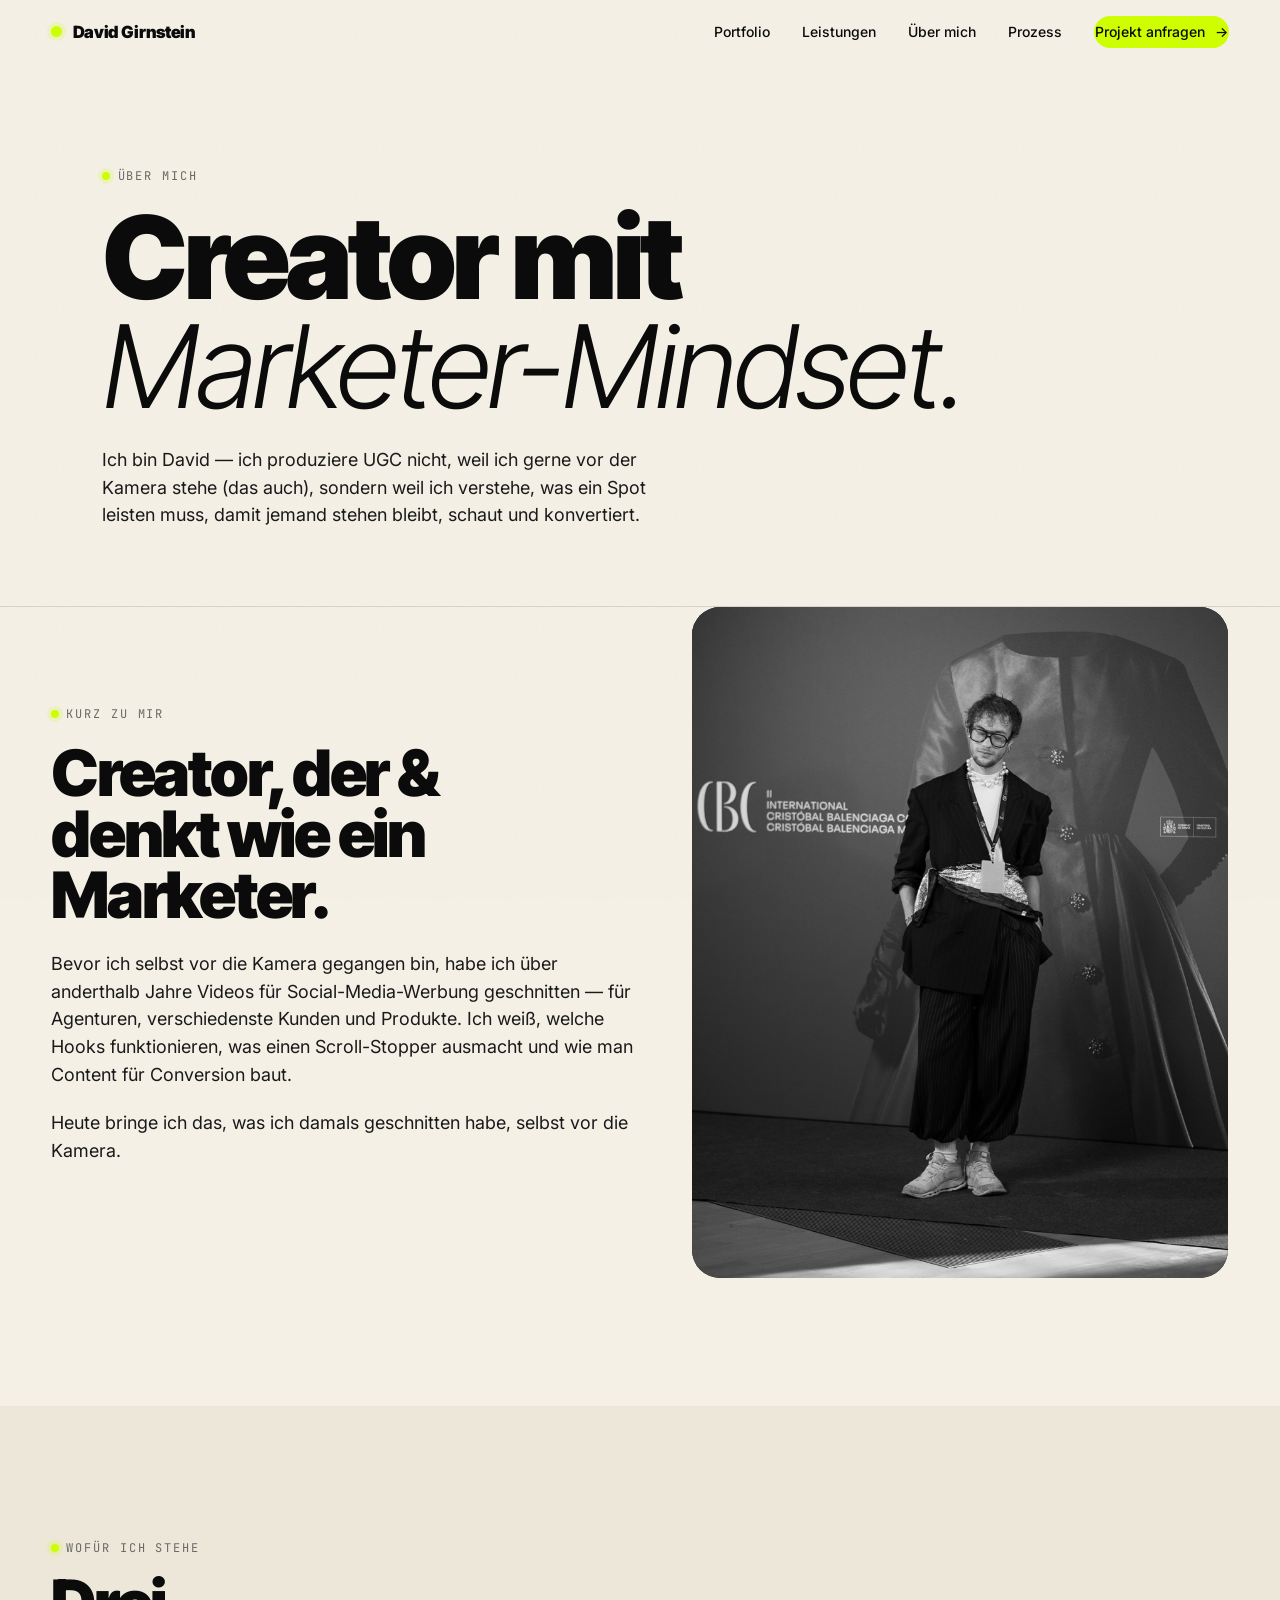
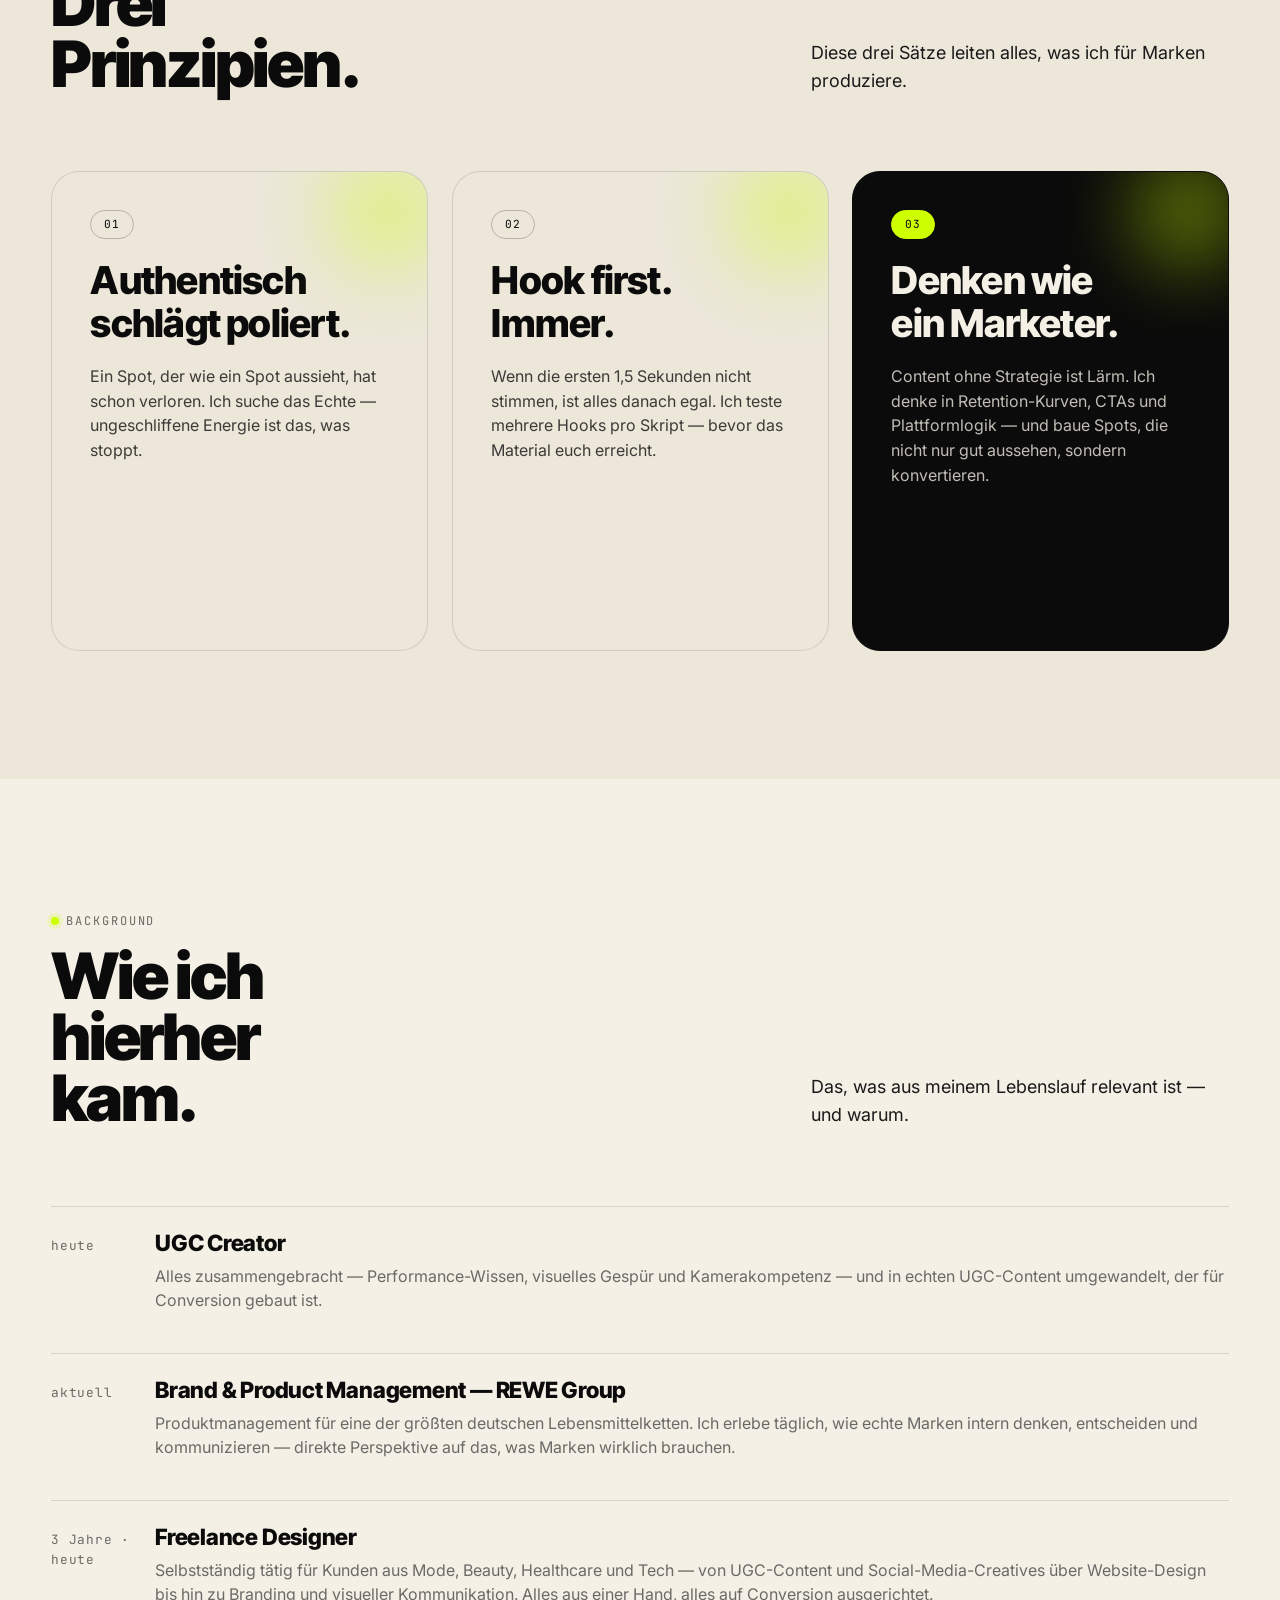
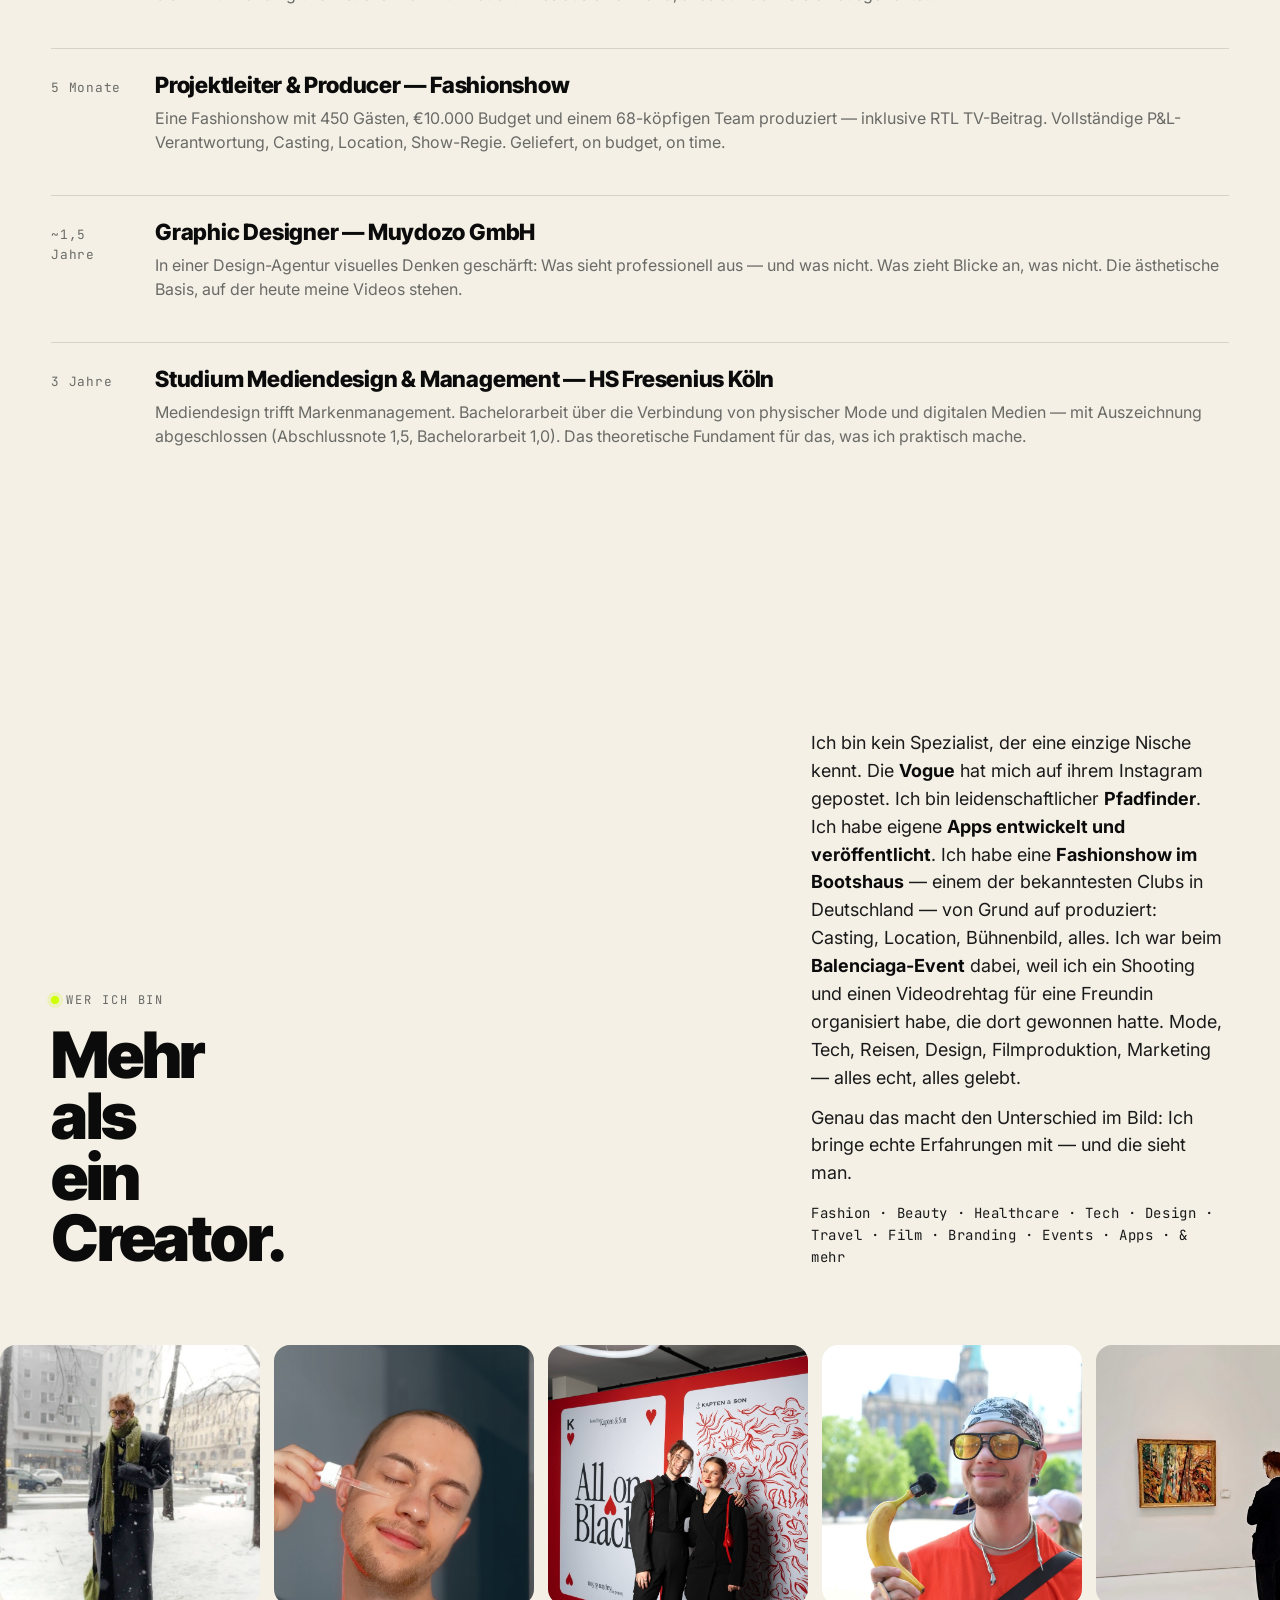
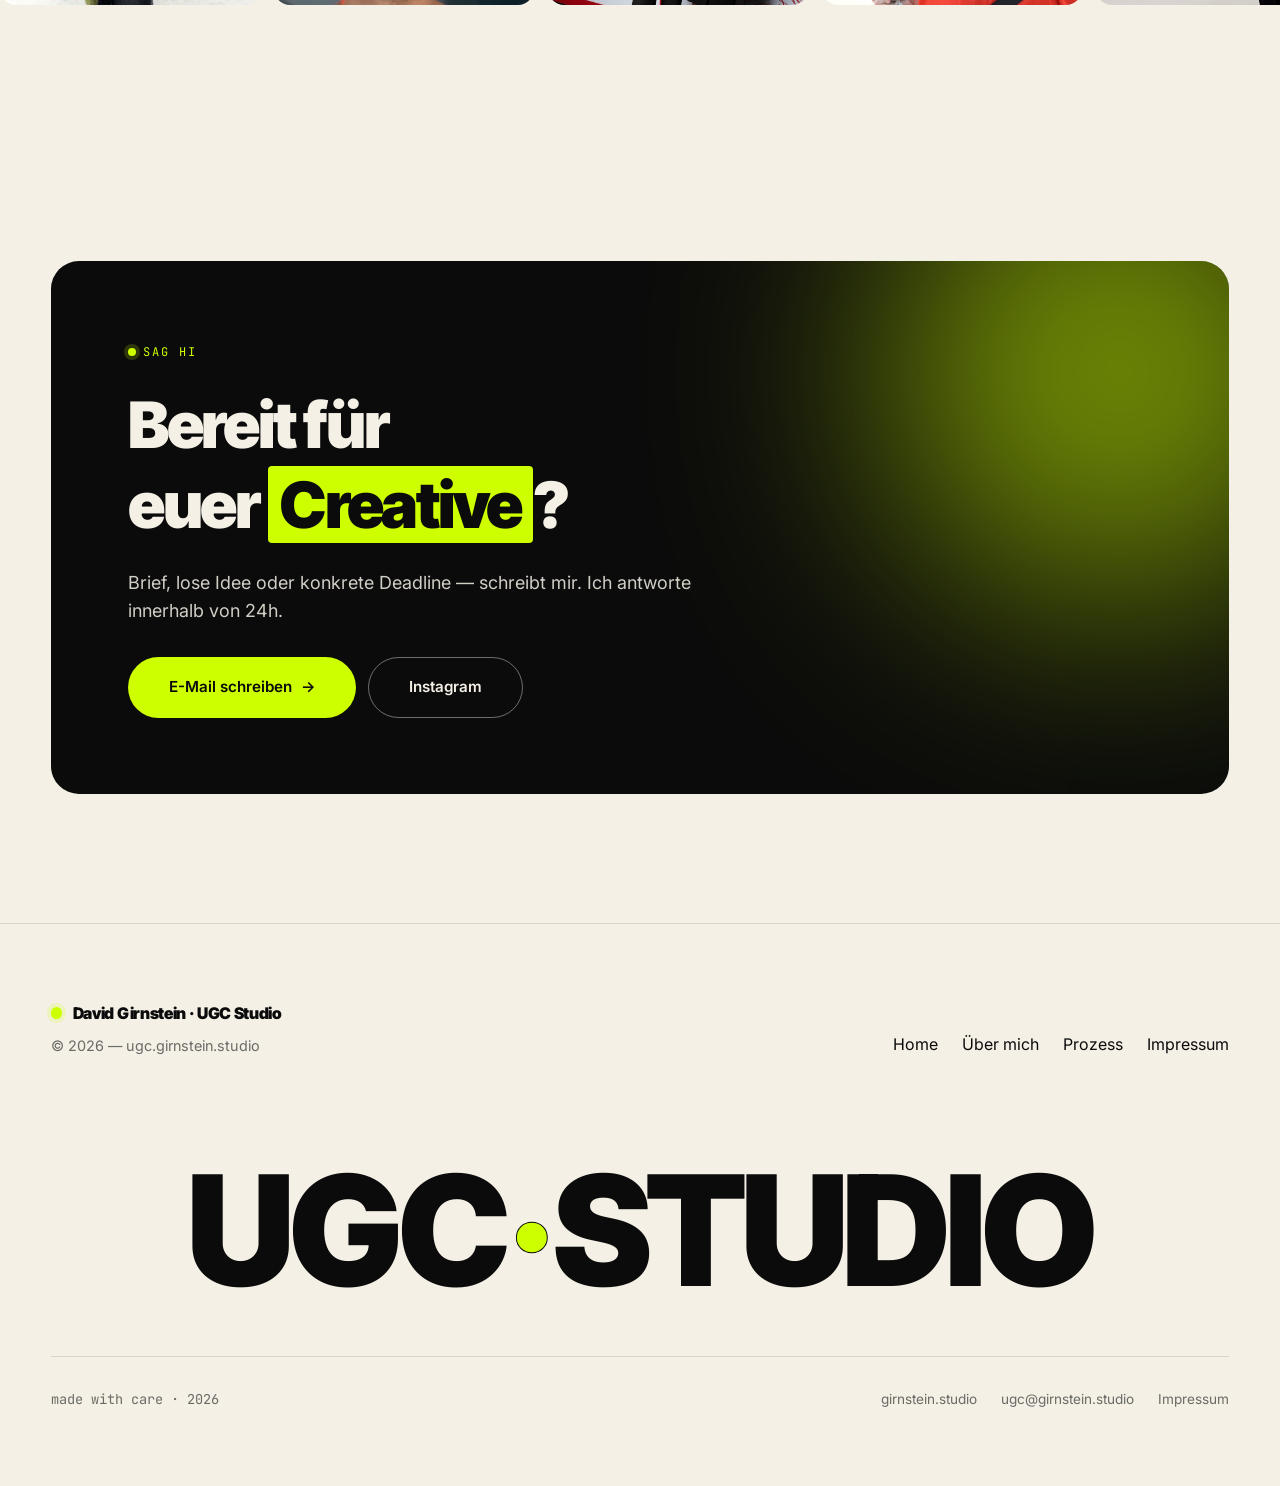
==== about.html @ 69246abd "mobile verbesserungen" ====
<!doctype html>
<html lang="de">
<head>
  <meta charset="utf-8" />
  <meta name="viewport" content="width=device-width, initial-scale=1, viewport-fit=cover" />
  <title>Über mich — David Girnstein UGC Studio</title>
  <meta name="description" content="Wer ich bin, woher ich komme und warum ich UGC mit der Brille eines Marketers produziere." />
  <meta name="theme-color" content="#F4F0E6" />

  <link rel="preconnect" href="https://fonts.googleapis.com" />
  <link rel="preconnect" href="https://fonts.gstatic.com" crossorigin />
  <link rel="stylesheet" href="https://fonts.googleapis.com/css2?family=Inter+Tight:wght@300;400;700;800;900&family=Inter:wght@400;500;600;700&family=JetBrains+Mono:wght@400;500&display=swap" />
  <link rel="icon" type="image/svg+xml" href="data:image/svg+xml,%3Csvg xmlns='http://www.w3.org/2000/svg' viewBox='0 0 64 64'%3E%3Crect width='64' height='64' rx='14' fill='%230B0B0B'/%3E%3Ccircle cx='32' cy='32' r='12' fill='%23CDFF00'/%3E%3C/svg%3E" />
  <link rel="stylesheet" href="css/style.css" />
</head>

<body>
  <div class="noise" aria-hidden="true"></div>

  <!-- ============== HEADER ============== -->
  <header class="site-header" id="siteHeader">
    <a class="brand" href="index.html" aria-label="Zur Startseite">
      <span class="brand-dot" aria-hidden="true"></span>
      David Girnstein
    </a>
    <button class="nav-toggle" id="navToggle" aria-label="Navigation öffnen" aria-expanded="false">
      <span></span>
    </button>
    <button class="nav-close" id="navClose" aria-label="Navigation schließen">✕</button>

    <nav id="primaryNav">
      <ul class="nav-links">
        <li><a href="index.html#work">Portfolio</a></li>
        <li><a href="index.html#services">Leistungen</a></li>
        <li><a href="about.html">Über mich</a></li>
        <li><a href="process.html">Prozess</a></li>
        <li class="nav-cta-mobile"><a class="btn btn-primary" href="index.html#contact">Projekt anfragen <span class="arrow">→</span></a></li>
      </ul>
    </nav>
  </header>

  <!-- ============== PAGE HERO ============== -->
  <section class="page-hero">
    <div class="container">
      <span class="eyebrow">Über mich</span>
      <h1>Creator mit<br/><em style="font-weight: 300; font-family: 'Inter Tight', serif;">Marketer-Mindset.</em></h1>
      <p class="prose" style="max-width: 52ch;">
        Ich bin David — ich produziere UGC nicht, weil ich gerne vor der Kamera stehe (das auch), sondern weil ich verstehe, was ein Spot leisten muss, damit jemand stehen bleibt, schaut und konvertiert.
      </p>
    </div>
  </section>


  <!-- ============== INTRO COPY ============== -->
  <section class="section" style="padding-top: 0;">
    <div class="container">
      <div class="about-teaser">
        <div class="copy reveal">
          <span class="eyebrow" style="margin-bottom: 1.25rem; display: inline-flex;">Kurz zu mir</span>
          <h2>Creator, der&nbsp;&amp;<br/>denkt wie&nbsp;ein Marketer.</h2>
          <div class="prose" style="margin-top: 1.5rem;">
            <p>Bevor ich selbst vor die Kamera gegangen bin, habe ich über anderthalb Jahre Videos für Social-Media-Werbung geschnitten — für Agenturen, verschiedenste Kunden und Produkte. Ich weiß, welche Hooks funktionieren, was einen Scroll-Stopper ausmacht und wie man Content für Conversion baut.</p>
            <p>Heute bringe ich das, was ich damals geschnitten habe, selbst vor die Kamera.</p>
          </div>
        </div>
        <div class="imgwrap reveal" data-delay="2">
          <img src="assets/images/David-01.jpg" alt="David Girnstein" loading="lazy" />
        </div>
      </div>
    </div>
  </section>


  <!-- ============== PRINCIPLES ============== -->
  <section class="section" style="background: var(--bg-2);">
    <div class="container">
      <div class="section-title">
        <div class="title-text reveal">
          <span class="eyebrow" style="margin-bottom: 1rem; display: inline-flex;">Wofür ich stehe</span>
          <h2>Drei Prinzipien.</h2>
        </div>
        <p class="title-aside reveal" data-delay="1">
          Diese drei Sätze leiten alles, was ich für Marken produziere.
        </p>
      </div>

      <div class="services-grid principles-grid">
        <article class="service-card reveal">
          <div class="service-art" aria-hidden="true"></div>
          <span class="service-tag">01</span>
          <h3>Authentisch<br/>schlägt poliert.</h3>
          <p>Ein Spot, der wie ein Spot aussieht, hat schon verloren. Ich suche das Echte — ungeschliffene Energie ist das, was stoppt.</p>
        </article>

        <article class="service-card reveal" data-delay="1">
          <div class="service-art" aria-hidden="true"></div>
          <span class="service-tag">02</span>
          <h3>Hook first.<br/>Immer.</h3>
          <p>Wenn die ersten 1,5 Sekunden nicht stimmen, ist alles danach egal. Ich teste mehrere Hooks pro Skript — bevor das Material euch erreicht.</p>
        </article>

        <article class="service-card is-featured reveal" data-delay="2">
          <div class="service-art" aria-hidden="true"></div>
          <span class="service-tag">03</span>
          <h3>Denken wie<br/>ein Marketer.</h3>
          <p>Content ohne Strategie ist Lärm. Ich denke in Retention-Kurven, CTAs und Plattformlogik — und baue Spots, die nicht nur gut aussehen, sondern konvertieren.</p>
        </article>
      </div>
    </div>
  </section>


  <!-- ============== TIMELINE / SHORT CV ============== -->
  <section class="section">
    <div class="container">
      <div class="section-title">
        <div class="title-text reveal">
          <span class="eyebrow" style="margin-bottom: 1rem; display: inline-flex;">Background</span>
          <h2>Wie ich<br/>hierher kam.</h2>
        </div>
        <p class="title-aside reveal" data-delay="1">
          Das, was aus meinem Lebenslauf relevant ist — und warum.
        </p>
      </div>

      <div class="timeline">

        <div class="timeline-item reveal">
          <div class="when">heute</div>
          <div>
            <h3>UGC Creator</h3>
            <p>Alles zusammengebracht — Performance-Wissen, visuelles Gespür und Kamerakompetenz — und in echten UGC-Content umgewandelt, der für Conversion gebaut ist.</p>
          </div>
        </div>

        <div class="timeline-item reveal" data-delay="1">
          <div class="when">aktuell</div>
          <div>
            <h3>Brand & Product Management — REWE Group</h3>
            <p>Produktmanagement für eine der größten deutschen Lebensmittelketten. Ich erlebe täglich, wie echte Marken intern denken, entscheiden und kommunizieren — direkte Perspektive auf das, was Marken wirklich brauchen.</p>
          </div>
        </div>

        <div class="timeline-item reveal" data-delay="1">
          <div class="when">3 Jahre · heute</div>
          <div>
            <h3>Freelance Designer</h3>
            <p>Selbstständig tätig für Kunden aus Mode, Beauty, Healthcare und Tech — von UGC-Content und Social-Media-Creatives über Website-Design bis hin zu Branding und visueller Kommunikation. Alles aus einer Hand, alles auf Conversion ausgerichtet.</p>
          </div>
        </div>

        <div class="timeline-item reveal" data-delay="2">
          <div class="when">5 Monate</div>
          <div>
            <h3>Projektleiter & Producer — Fashionshow</h3>
            <p>Eine Fashionshow mit 450 Gästen, €10.000 Budget und einem 68-köpfigen Team produziert — inklusive RTL TV-Beitrag. Vollständige P&L-Verantwortung, Casting, Location, Show-Regie. Geliefert, on budget, on time.</p>
          </div>
        </div>

        <div class="timeline-item reveal" data-delay="3">
          <div class="when">~1,5 Jahre</div>
          <div>
            <h3>Graphic Designer — Muydozo GmbH</h3>
            <p>In einer Design-Agentur visuelles Denken geschärft: Was sieht professionell aus — und was nicht. Was zieht Blicke an, was nicht. Die ästhetische Basis, auf der heute meine Videos stehen.</p>
          </div>
        </div>

        <div class="timeline-item reveal" data-delay="3">
          <div class="when">3 Jahre</div>
          <div>
            <h3>Studium Mediendesign & Management — HS Fresenius Köln</h3>
            <p>Mediendesign trifft Markenmanagement. Bachelorarbeit über die Verbindung von physischer Mode und digitalen Medien — mit Auszeichnung abgeschlossen (Abschlussnote 1,5, Bachelorarbeit 1,0). Das theoretische Fundament für das, was ich praktisch mache.</p>
          </div>
        </div>

      </div>
    </div>
  </section>


  <!-- ============== VIELFALT / GALERIE ============== -->
  <section id="niches" class="section">
    <div class="container">
      <div class="section-title">
        <div class="title-text reveal">
          <span class="eyebrow" style="margin-bottom: 1rem; display: inline-flex;">Wer ich bin</span>
          <h2>Mehr als<br/>ein Creator.</h2>
        </div>
        <div class="title-aside reveal" data-delay="1">
          <p class="prose">
            Ich bin kein Spezialist, der eine einzige Nische kennt. Die <strong>Vogue</strong> hat mich auf ihrem Instagram gepostet. Ich bin leidenschaftlicher <strong>Pfadfinder</strong>. Ich habe eigene <strong>Apps entwickelt und veröffentlicht</strong>. Ich habe eine <strong>Fashionshow im Bootshaus</strong> — einem der bekanntesten Clubs in Deutschland — von Grund auf produziert: Casting, Location, Bühnenbild, alles. Ich war beim <strong>Balenciaga-Event</strong> dabei, weil ich ein Shooting und einen Videodrehtag für eine Freundin organisiert habe, die dort gewonnen hatte. Mode, Tech, Reisen, Design, Filmproduktion, Marketing — alles echt, alles gelebt.
          </p>
          <p class="prose" style="margin-top: 0.75rem;">
            Genau das macht den Unterschied im Bild: Ich bringe echte Erfahrungen mit — und die sieht man.
          </p>
          <p style="margin-top: 1rem; font-size: var(--fs-sm); color: var(--ink-2); font-family: 'JetBrains Mono', monospace; letter-spacing: 0.04em;">
            Fashion · Beauty · Healthcare · Tech · Design · Travel · Film · Branding · Events · Apps · & mehr
          </p>
        </div>
      </div>
    </div>

    <!-- Endlos-Marquee — kantenbündig über die volle Breite -->
    <div class="gallery-marquee" style="margin-top: clamp(2rem, 4vw, 3.5rem);">
      <div class="gallery-track">
        <div class="gallery-item"><img src="assets/images/niche-fashion.jpg" alt="Fashion" loading="lazy" /></div>
        <div class="gallery-item"><img src="assets/images/niche-beauty.jpg" alt="Beauty" loading="lazy" /></div>
        <div class="gallery-item"><img src="assets/images/niche-healthcare.jpg" alt="Healthcare" loading="lazy" /></div>
        <div class="gallery-item"><img src="assets/images/niche-tech.jpg" alt="Tech" loading="lazy" /></div>
        <div class="gallery-item"><img src="assets/images/niche-design.jpg" alt="Design" loading="lazy" /></div>
        <div class="gallery-item"><img src="assets/images/niche-more.jpg" alt="Mehr" loading="lazy" /></div>
        <div class="gallery-item"><img src="assets/images/niche-07.jpeg" alt="" loading="lazy" /></div>
        <div class="gallery-item"><img src="assets/images/niche-08.jpeg" alt="" loading="lazy" /></div>
        <div class="gallery-item"><img src="assets/images/niche-09.jpeg" alt="" loading="lazy" /></div>
        <div class="gallery-item"><img src="assets/images/niche-10.jpeg" alt="" loading="lazy" /></div>
        <div class="gallery-item"><img src="assets/images/niche-11.jpeg" alt="" loading="lazy" /></div>
        <!-- Duplikate für nahtlose Endlosschleife -->
        <div class="gallery-item" aria-hidden="true"><img src="assets/images/niche-fashion.jpg" alt="" loading="lazy" /></div>
        <div class="gallery-item" aria-hidden="true"><img src="assets/images/niche-beauty.jpg" alt="" loading="lazy" /></div>
        <div class="gallery-item" aria-hidden="true"><img src="assets/images/niche-healthcare.jpg" alt="" loading="lazy" /></div>
        <div class="gallery-item" aria-hidden="true"><img src="assets/images/niche-tech.jpg" alt="" loading="lazy" /></div>
        <div class="gallery-item" aria-hidden="true"><img src="assets/images/niche-design.jpg" alt="" loading="lazy" /></div>
        <div class="gallery-item" aria-hidden="true"><img src="assets/images/niche-more.jpg" alt="" loading="lazy" /></div>
        <div class="gallery-item" aria-hidden="true"><img src="assets/images/niche-07.jpeg" alt="" loading="lazy" /></div>
        <div class="gallery-item" aria-hidden="true"><img src="assets/images/niche-08.jpeg" alt="" loading="lazy" /></div>
        <div class="gallery-item" aria-hidden="true"><img src="assets/images/niche-09.jpeg" alt="" loading="lazy" /></div>
        <div class="gallery-item" aria-hidden="true"><img src="assets/images/niche-10.jpeg" alt="" loading="lazy" /></div>
        <div class="gallery-item" aria-hidden="true"><img src="assets/images/niche-11.jpeg" alt="" loading="lazy" /></div>
      </div>
    </div>
  </section>


  <!-- ============== CTA ============== -->
  <section id="contact" class="section">
    <div class="container">
      <div class="cta reveal">
        <div class="cta-content">
          <span class="eyebrow" style="margin-bottom: 1.5rem; display: inline-flex; color: var(--lime);">Sag Hi</span>
          <h2>Bereit für<br/>euer <span class="accent accent--box">Creative</span>?</h2>
          <p style="font-size: var(--fs-lg); max-width: 56ch; opacity: 0.85; margin-top: 1rem;">
            Brief, lose Idee oder konkrete Deadline — schreibt mir. Ich antworte innerhalb von 24h.
          </p>
          <div class="cta-row">
            <a class="btn btn-primary" href="mailto:ugc@girnstein.studio?subject=UGC%20Anfrage">E-Mail schreiben <span class="arrow">→</span></a>
            <a class="btn btn-ghost" style="color: var(--bg); border-color: rgba(255,255,255,0.4);" href="https://instagram.com/david_girnstein" target="_blank" rel="noopener">Instagram</a>
          </div>
        </div>
      </div>
    </div>
  </section>


  <!-- ============== FOOTER ============== -->
  <footer class="site-footer">
    <div class="container">
      <div class="footer-top">
        <div>
          <div class="brand" style="font-size: 1rem;">
            <span class="brand-dot" aria-hidden="true"></span>
            David Girnstein · UGC Studio
          </div>
          <p style="margin-top: 0.6rem; color: var(--muted); font-size: 0.9rem;">© 2026 — ugc.girnstein.studio</p>
        </div>
        <div class="footer-links">
          <a href="index.html">Home</a>
          <a href="about.html">Über mich</a>
          <a href="process.html">Prozess</a>
          <a href="impressum.html">Impressum</a>
        </div>
      </div>
      <div class="footer-mega" aria-hidden="true">
        UGC<span class="accent">·</span>STUDIO
      </div>
      <div class="footer-bottom">
        <span class="mono">made with care · 2026</span>
        <div class="footer-links">
          <a href="https://girnstein.studio" target="_blank" rel="noopener">girnstein.studio</a>
          <a href="mailto:ugc@girnstein.studio">ugc@girnstein.studio</a>
          <a href="impressum.html">Impressum</a>
        </div>
      </div>
    </div>
  </footer>

  <script src="js/main.js" defer></script>
</body>
</html>
---- css/style.css ----
/* ==========================================================================
   David Girnstein — UGC Studio
   Custom CSS · 2026
   ========================================================================== */

/* ---------- 1. Tokens ---------- */
:root {
  /* Colors */
  --lime: #CDFF00;
  --lime-deep: #B8E600;
  --bg: #F4F0E6;          /* Eggshell */
  --bg-2: #ECE7D9;        /* Eggshell deeper */
  --ink: #0B0B0B;         /* Near-black */
  --ink-2: #1A1A1A;
  --ink-3: #2A2A2A;
  --muted: #6A6A66;
  --muted-2: #9A9A95;
  --line: rgba(11, 11, 11, 0.12);
  --line-strong: rgba(11, 11, 11, 0.24);

  /* Typography scale - fluid */
  --fs-display: clamp(3.5rem, 11vw, 11rem);
  --fs-h1: clamp(2.75rem, 7vw, 6.5rem);
  --fs-h2: clamp(2.25rem, 5vw, 4.25rem);
  --fs-h3: clamp(1.5rem, 2.5vw, 2rem);
  --fs-lg: clamp(1.125rem, 1.4vw, 1.375rem);
  --fs-md: 1rem;
  --fs-sm: 0.875rem;
  --fs-xs: 0.75rem;

  /* Spacing */
  --pad-x: clamp(1.25rem, 4vw, 4.5rem);
  --section-y: clamp(5rem, 10vw, 9rem);

  /* Motion */
  --ease-out: cubic-bezier(0.22, 1, 0.36, 1);
  --ease-soft: cubic-bezier(0.4, 0, 0.2, 1);
  --dur-fast: 200ms;
  --dur: 400ms;
  --dur-slow: 800ms;

  /* Radii */
  --r-sm: 8px;
  --r-md: 16px;
  --r-lg: 28px;
  --r-pill: 999px;
}

/* ---------- 2. Reset ---------- */
*, *::before, *::after { box-sizing: border-box; margin: 0; padding: 0; }
html { scroll-behavior: smooth; -webkit-text-size-adjust: 100%; }
body {
  font-family: "Inter", system-ui, -apple-system, "Segoe UI", sans-serif;
  font-size: var(--fs-md);
  line-height: 1.55;
  color: var(--ink);
  background: var(--bg);
  -webkit-font-smoothing: antialiased;
  -moz-osx-font-smoothing: grayscale;
  overflow-x: hidden;
}
img, video { display: block; max-width: 100%; height: auto; }
a { color: inherit; text-decoration: none; }
button { background: none; border: none; cursor: pointer; font: inherit; color: inherit; }
ul { list-style: none; }
::selection { background: var(--lime); color: var(--ink); }

/* ---------- 3. Type ---------- */
.font-display, h1, h2, h3, .h-display {
  font-family: "Inter Tight", "Inter", sans-serif;
  font-weight: 900;
  letter-spacing: -0.035em;
  line-height: 0.95;
  color: var(--ink);
}
h1 { font-size: var(--fs-h1); }
h2 { font-size: var(--fs-h2); }
h3 { font-size: var(--fs-h3); font-weight: 800; letter-spacing: -0.02em; line-height: 1.1; }
.mono { font-family: "JetBrains Mono", ui-monospace, "SF Mono", monospace; }
.eyebrow {
  font-family: "JetBrains Mono", ui-monospace, monospace;
  font-size: var(--fs-xs);
  text-transform: uppercase;
  letter-spacing: 0.16em;
  color: var(--muted);
  display: inline-flex;
  align-items: center;
  gap: 0.6em;
}
.eyebrow::before {
  content: "";
  width: 0.5rem; height: 0.5rem;
  border-radius: 50%;
  background: var(--lime);
  box-shadow: 0 0 0 4px rgba(205, 255, 0, 0.18);
}

/* ---------- 4. Layout helpers ---------- */
.container {
  width: 100%;
  max-width: 1440px;
  margin-inline: auto;
  padding-inline: var(--pad-x);
}
.section { padding-block: var(--section-y); }
.grid { display: grid; gap: clamp(1rem, 2vw, 2rem); }

/* ---------- 5. Header / Nav ---------- */
.site-header {
  position: fixed;
  top: 0; left: 0; right: 0;
  z-index: 100;
  padding: 1rem var(--pad-x);
  display: flex;
  align-items: center;
  justify-content: space-between;
  transition: background var(--dur) var(--ease-soft), backdrop-filter var(--dur) var(--ease-soft), border-color var(--dur);
  border-bottom: 1px solid transparent;
}
.site-header.is-scrolled {
  background: rgba(244, 240, 230, 0.78);
  backdrop-filter: saturate(150%) blur(14px);
  -webkit-backdrop-filter: saturate(150%) blur(14px);
  border-bottom-color: var(--line);
}
.brand {
  display: flex; align-items: center; gap: 0.65rem;
  font-family: "Inter Tight", sans-serif;
  font-weight: 900;
  font-size: 1.05rem;
  letter-spacing: -0.02em;
}
.brand-dot {
  width: 0.7rem; height: 0.7rem;
  background: var(--lime);
  border-radius: 50%;
  display: inline-block;
  box-shadow: 0 0 0 4px rgba(205,255,0,0.18);
  animation: pulse 2.4s ease-out infinite;
}
@keyframes pulse {
  0%, 100% { box-shadow: 0 0 0 0 rgba(205,255,0,0.5); }
  50%       { box-shadow: 0 0 0 8px rgba(205,255,0,0); }
}
.nav-links { display: flex; gap: 2rem; align-items: center; }
.nav-links a {
  font-size: var(--fs-sm);
  font-weight: 500;
  position: relative;
  padding: 0.25rem 0;
  transition: color var(--dur-fast);
}
.nav-links a::after {
  content: ""; position: absolute; left: 0; right: 0; bottom: -2px;
  height: 2px; background: var(--lime);
  transform: scaleX(0); transform-origin: left;
  transition: transform var(--dur) var(--ease-out);
}
.nav-links a:hover::after { transform: scaleX(1); }

.nav-toggle {
  display: none;
  width: 44px; height: 44px;
  align-items: center; justify-content: center;
  border-radius: var(--r-pill);
  border: 1px solid var(--line-strong);
}
.nav-toggle span {
  width: 18px; height: 1.5px;
  background: var(--ink);
  position: relative;
  transition: transform var(--dur);
}
.nav-toggle span::before, .nav-toggle span::after {
  content: ""; position: absolute; left: 0; width: 18px; height: 1.5px;
  background: var(--ink);
  transition: transform var(--dur);
}
.nav-toggle span::before { top: -6px; }
.nav-toggle span::after  { top: 6px; }
.nav-open .nav-toggle span { background: transparent; }
.nav-open .nav-toggle span::before { top: 0; transform: rotate(45deg); }
.nav-open .nav-toggle span::after  { top: 0; transform: rotate(-45deg); }

/* X-Button — gleiche Basis-Styles wie Hamburger, immer unsichtbar auf Desktop */
.nav-close {
  display: none;           /* Desktop: nie sichtbar */
  width: 44px; height: 44px;
  align-items: center;
  justify-content: center;
  border-radius: var(--r-pill);
  border: 1px solid var(--line-strong);
  font-size: 1rem;
  color: var(--ink);
  cursor: pointer;
  background: none;
  flex-shrink: 0;
  z-index: 100;
}

@media (max-width: 860px) {
  /* #primaryNav aus dem Flex-Flow nehmen → Hamburger rutscht nach rechts */
  #primaryNav {
    position: absolute;
    left: -9999px;   /* aus der Sicht, aber fixed-children bleiben auf viewport */
    width: 0;
    height: 0;
    overflow: visible;
  }

  .nav-toggle { display: inline-flex; }

  /* X-Button: standardmäßig versteckt, erscheint wenn Nav offen */
  .nav-close { display: none; }
  .nav-open .nav-close {
    display: inline-flex;
    /* Position wird vom Header-Flex übernommen */
  }
  /* Hamburger verstecken wenn Nav offen — X ersetzt ihn */
  .nav-open .nav-toggle { display: none; }

  .nav-links {
    position: fixed;
    inset: 0;
    background: var(--bg);
    flex-direction: column;
    justify-content: center;
    align-items: flex-end;
    padding: 0 var(--pad-x);
    gap: 1rem;
    opacity: 0;
    pointer-events: none;
    transform: translateY(-12px);
    transition: opacity var(--dur), transform var(--dur);
    z-index: 90;
  }
  .nav-links a {
    font-size: clamp(1.75rem, 6vw, 2.5rem);
    font-weight: 800;
    font-family: "Inter Tight", sans-serif;
    letter-spacing: -0.02em;
    text-align: right;
  }
  .nav-open .nav-links { opacity: 1; pointer-events: auto; transform: translateY(0); }
  .nav-cta-mobile { margin-top: 1rem; }
}

/* ---------- 6. Buttons ---------- */
.btn {
  display: inline-flex;
  align-items: center;
  gap: 0.6rem;
  padding: 1.1rem 2.5rem;
  border-radius: var(--r-pill);
  font-weight: 600;
  font-size: 0.95rem;
  border: 1px solid transparent;
  transition: transform var(--dur) var(--ease-out), background var(--dur), color var(--dur), border-color var(--dur);
  white-space: nowrap;
  position: relative;
  overflow: hidden;
}
.btn-primary {
  background: var(--lime);
  color: var(--ink);
}
.btn-primary:hover { background: var(--ink); color: var(--lime); transform: translateY(-2px); }
.btn-ghost {
  background: transparent;
  border-color: var(--line-strong);
  color: var(--ink);
}
.btn-ghost:hover { background: var(--ink); color: var(--bg); border-color: var(--ink); transform: translateY(-2px); }
.btn-dark {
  background: var(--ink);
  color: var(--bg);
}
.btn-dark:hover { background: var(--lime); color: var(--ink); transform: translateY(-2px); }
.btn .arrow {
  display: inline-block;
  transition: transform var(--dur) var(--ease-out);
}
.btn:hover .arrow { transform: translateX(4px); }

/* ---------- 7. Hero ---------- */
.hero {
  position: relative;
  min-height: 100vh;
  padding: clamp(8rem, 16vh, 11rem) var(--pad-x) clamp(3rem, 6vh, 5rem);
  display: flex;
  flex-direction: column;
  justify-content: space-between;
  overflow-x: clip;
  overflow-y: visible;
}
.hero-grid {
  position: absolute; inset: 0; pointer-events: none;
  background-image:
    linear-gradient(var(--line) 1px, transparent 1px),
    linear-gradient(90deg, var(--line) 1px, transparent 1px);
  background-size: clamp(60px, 8vw, 110px) clamp(60px, 8vw, 110px);
  mask-image: radial-gradient(ellipse 90% 70% at 50% 35%, #000 50%, transparent 100%);
  -webkit-mask-image: radial-gradient(ellipse 90% 70% at 50% 35%, #000 50%, transparent 100%);
  opacity: 0.5;
}
.hero-inner { position: relative; z-index: 2; max-width: 1440px; margin: 0 auto; width: 100%; }
.hero-meta {
  display: flex;
  justify-content: space-between;
  align-items: flex-end;
  gap: 1.5rem;
  margin-bottom: clamp(1.5rem, 3vw, 2.5rem);
  flex-wrap: wrap;
}

/* Hero split: text left, portrait right */
.hero-split {
  display: grid;
  grid-template-columns: 65% 35%;
  align-items: stretch;
  gap: 0;
  min-height: clamp(65vh, 84vh, 92vh);
}
.hero-left {
  display: flex;
  flex-direction: column;
  justify-content: center;
  padding-bottom: clamp(3rem, 5vh, 5rem); /* breathing room above lime bar */
  z-index: 2;
}
.hero-right {
  position: relative;
  overflow: visible;
  z-index: 3;
}
.hero-portrait {
  /* Extend 10rem above hero-split into the header-padding area */
  position: absolute;
  left: 0;
  right: 0;
  bottom: 0;
  top: -10rem;
}
/* Soft lime glow behind portrait */
.hero-portrait::before {
  content: "";
  position: absolute;
  width: 70%;
  aspect-ratio: 1;
  background: var(--lime);
  border-radius: 50%;
  bottom: 20px;
  left: 50%;
  transform: translateX(-50%);
  filter: blur(80px);
  opacity: 0.3;
  z-index: 0;
  pointer-events: none;
}
.hero-portrait img {
  position: absolute;
  bottom: 0;
  left: 50%;
  transform: translateX(-50%);
  height: 100%;
  width: auto;
  max-width: 110%;
  object-fit: contain;
  object-position: bottom center;
  display: block;
  z-index: 1;
}
/* Grüner Balken — NUR so breit wie das Portrait-Element selbst */
.portrait-bar {
  position: absolute;
  bottom: 0;
  left: 0;
  right: 0;
  height: 20px;
  background: var(--lime);
  z-index: 5;
  pointer-events: none;
}

.hero-headline {
  /* Eigene Größe statt --fs-display (war 11vw = viel zu groß für 3 Zeilen).
     5.5vw bei 1440px = 79px → max 6rem = 96px → passt in beide Spalten. */
  font-size: clamp(1.75rem, 5.5vw, 6rem);
  margin-bottom: clamp(1.25rem, 2.5vw, 2rem);
}
.hero-headline .word {
  display: inline-block;
  overflow: hidden;
  vertical-align: top;
  /* Extra room prevents italic letters from getting clipped */
  padding: 0 0.12em 0.1em;
  margin: 0 -0.12em -0.1em;
}
.hero-headline .word > span {
  display: inline-block;
  transform: translateY(110%);
  animation: wordIn 1.1s var(--ease-out) forwards;
}
.hero-headline .word:nth-child(1) > span { animation-delay: 0.1s; }
.hero-headline .word:nth-child(2) > span { animation-delay: 0.2s; }
.hero-headline .word:nth-child(3) > span { animation-delay: 0.3s; }
.hero-headline .word:nth-child(4) > span { animation-delay: 0.4s; }
.hero-headline .word:nth-child(5) > span { animation-delay: 0.5s; }
@keyframes wordIn {
  to { transform: translateY(0); }
}
.hero-headline .accent {
  background: linear-gradient(180deg, transparent 0 60%, var(--lime) 60% 95%, transparent 95% 100%);
  padding: 0 0.05em;
}
.hero-headline em {
  font-style: italic;
  font-weight: 300;
  font-family: "Inter Tight", serif;
  letter-spacing: -0.02em;
  background: linear-gradient(90deg, var(--ink) 0%, var(--ink-2) 100%);
  -webkit-background-clip: text;
  background-clip: text;
}
.hero-bottom {
  margin-top: clamp(1.25rem, 2.5vw, 2rem);
}
.hero-sub {
  font-size: var(--fs-lg);
  color: var(--ink-2);
  max-width: 38ch;
  line-height: 1.45;
  font-weight: 400;
  margin-bottom: 1.5rem;
}
.hero-actions { display: flex; gap: 0.75rem; flex-wrap: wrap; }

@media (max-width: 860px) {
  /* Hero: Portrait unter den Headlines */
  .hero-split {
    grid-template-columns: 1fr;
    min-height: auto;
    gap: 0;
  }
  .hero-left {
    padding-bottom: 1.5rem;
    order: 1;
  }
  .hero-right {
    order: 2;
    height: clamp(260px, 50vw, 400px);
    overflow: hidden;
  }
  .hero-portrait {
    position: relative;
    top: 0;
    left: 0;
    right: 0;
    bottom: 0;
    width: 100%;
    height: 100%;
  }
  .hero-portrait img {
    position: absolute;
    bottom: 0;
    left: 50%;
    transform: translateX(-50%);
    height: 100%;
    width: auto;
    max-width: none;
  }
  .portrait-bar { height: 10px; }
}

/* ---------- 8. Marquee ---------- */
.marquee {
  border-block: 1px solid var(--line);
  background: var(--ink);
  color: var(--bg);
  padding-block: 1.5rem;
  overflow: hidden;
  position: relative;
}
.marquee-track {
  display: flex;
  gap: 4rem;
  width: max-content;
  animation: scroll 35s linear infinite;
}
.marquee-track:hover { animation-play-state: paused; }
.marquee-item {
  font-family: "Inter Tight", sans-serif;
  font-weight: 800;
  font-size: clamp(1.5rem, 3.5vw, 2.5rem);
  letter-spacing: -0.02em;
  display: inline-flex;
  align-items: center;
  gap: 1.5rem;
  white-space: nowrap;
}
.marquee-item::after {
  content: "";
  width: 0.6rem; height: 0.6rem;
  background: var(--lime);
  border-radius: 50%;
  flex-shrink: 0;
}
@keyframes scroll {
  to { transform: translateX(-50%); }
}

/* ---------- 9. Services ---------- */
.section-title {
  display: grid;
  grid-template-columns: 1fr 1fr;
  gap: 2rem;
  margin-bottom: clamp(3rem, 6vw, 5rem);
  align-items: end;
}
.section-title .title-text { max-width: 22ch; }
.section-title .title-aside {
  font-size: var(--fs-lg);
  color: var(--ink-2);
  max-width: 38ch;
  justify-self: end;
}
@media (max-width: 720px) {
  .section-title { grid-template-columns: 1fr; }
  .section-title .title-aside { justify-self: start; }
}

.services-grid {
  display: grid;
  grid-template-columns: 1fr 1fr;
  gap: clamp(1rem, 2vw, 1.5rem);
}
.service-card {
  background: var(--bg-2);
  border: 1px solid var(--line);
  border-radius: var(--r-lg);
  padding: clamp(1.5rem, 3vw, 2.5rem);
  position: relative;
  overflow: hidden;
  transition: transform var(--dur) var(--ease-out), border-color var(--dur);
  display: flex;
  flex-direction: column;
  gap: 1.25rem;
  min-height: clamp(380px, 42vw, 480px);
}
.service-card:hover {
  transform: translateY(-4px);
  border-color: var(--ink);
}
.service-card.is-featured {
  background: var(--ink);
  color: var(--bg);
  border-color: var(--ink);
}
.service-card.is-featured h3 { color: var(--bg); }
.service-card.is-featured .service-tag { background: var(--lime); color: var(--ink); border-color: var(--lime); }
.service-tag {
  display: inline-flex;
  align-items: center;
  gap: 0.4rem;
  padding: 0.3rem 0.8rem;
  border-radius: var(--r-pill);
  font-family: "JetBrains Mono", monospace;
  font-size: 0.7rem;
  letter-spacing: 0.08em;
  text-transform: uppercase;
  border: 1px solid var(--line-strong);
  align-self: flex-start;
}
.service-card h3 { font-size: clamp(1.75rem, 3vw, 2.5rem); }
.service-card p { color: inherit; opacity: 0.78; max-width: 38ch; }
.service-features {
  margin-top: auto;
  display: flex;
  flex-direction: column;
  gap: 0.6rem;
  padding-top: 1.5rem;
  border-top: 1px solid var(--line);
}
.service-card.is-featured .service-features { border-top-color: rgba(255,255,255,0.14); }
.service-features li {
  display: flex;
  align-items: center;
  gap: 0.7rem;
  font-size: 0.9rem;
}
.service-features li::before {
  content: "→";
  color: var(--lime);
  font-weight: 700;
}
.service-art {
  position: absolute;
  right: -1rem; top: -1rem;
  width: 110px; height: 110px;
  border-radius: 50%;
  background: var(--lime);
  filter: blur(40px);
  opacity: 0.45;
  pointer-events: none;
  transition: transform var(--dur-slow) var(--ease-out);
}
.service-card:hover .service-art { transform: scale(1.4); }

@media (max-width: 720px) {
  .services-grid { grid-template-columns: 1fr; }
  .service-card { min-height: auto; }
}

/* ---------- 10. Process strip (numbered) ---------- */
.steps {
  display: grid;
  grid-template-columns: repeat(4, 1fr);
  gap: 1rem;
  margin-top: clamp(3rem, 5vw, 4rem);
}
.step {
  border-top: 1px solid var(--line-strong);
  padding-top: 1.25rem;
}
.step .num {
  font-family: "JetBrains Mono", monospace;
  color: var(--muted);
  font-size: 0.8rem;
  letter-spacing: 0.1em;
}
.step h4 {
  font-family: "Inter Tight", sans-serif;
  font-weight: 800;
  font-size: 1.1rem;
  margin: 0.5rem 0 0.25rem;
  letter-spacing: -0.01em;
}
.step p { font-size: 0.9rem; color: var(--muted); }
@media (max-width: 720px) { .steps { grid-template-columns: 1fr 1fr; } }
@media (max-width: 480px) { .steps { grid-template-columns: 1fr; } }

/* ---------- 11. Portfolio / Showreel ---------- */
.work-filter {
  display: flex;
  flex-wrap: wrap;
  gap: 0.5rem;
  margin-bottom: clamp(2rem, 3vw, 2.5rem);
}
.chip {
  padding: 0.55rem 1.1rem;
  border-radius: var(--r-pill);
  border: 1px solid var(--line-strong);
  font-size: 0.85rem;
  font-weight: 500;
  transition: background var(--dur), color var(--dur), border-color var(--dur);
  font-family: "JetBrains Mono", monospace;
  letter-spacing: 0.04em;
}
.chip.is-active, .chip:hover {
  background: var(--ink);
  color: var(--bg);
  border-color: var(--ink);
}

.work-grid {
  display: grid;
  grid-template-columns: repeat(4, 1fr);
  gap: clamp(0.75rem, 1.2vw, 1.25rem);
}
@media (max-width: 1000px) { .work-grid { grid-template-columns: repeat(2, 1fr); } }
@media (max-width: 480px)  { .work-grid { grid-template-columns: 1fr; } }

.work-card {
  position: relative;
  border-radius: var(--r-md);
  overflow: hidden;
  aspect-ratio: 9 / 16;
  background: var(--ink);
  cursor: pointer;
  isolation: isolate;
}
.work-card .thumb {
  position: absolute; inset: 0;
  width: 100%; height: 100%;
  object-fit: cover;
  transition: transform 1.2s var(--ease-out);
  z-index: 1;
}
.work-card:hover .thumb { transform: scale(1.05); }
.work-card .placeholder {
  position: absolute; inset: 0;
  display: flex; align-items: center; justify-content: center;
  background: linear-gradient(135deg, #2a2a2a 0%, #0b0b0b 100%);
  color: var(--lime);
  font-family: "JetBrains Mono", monospace;
  font-size: 0.7rem;
  letter-spacing: 0.06em;
  z-index: 1;
}
.work-card .overlay {
  position: absolute;
  inset: 0;
  background: linear-gradient(180deg, transparent 50%, rgba(0,0,0,0.85) 100%);
  z-index: 2;
  pointer-events: none;
}
.work-card .meta {
  position: absolute;
  left: 1rem; right: 1rem; bottom: 1rem;
  z-index: 3;
  color: #fff;
  display: flex;
  justify-content: space-between;
  align-items: end;
  gap: 0.5rem;
}
.work-card .meta strong {
  font-family: "Inter Tight", sans-serif;
  font-weight: 800;
  font-size: 1rem;
  letter-spacing: -0.01em;
  display: block;
}
.work-card .meta small {
  font-family: "JetBrains Mono", monospace;
  font-size: 0.65rem;
  letter-spacing: 0.08em;
  text-transform: uppercase;
  color: rgba(255,255,255,0.7);
}
.work-card .play {
  width: 44px; height: 44px;
  border-radius: 50%;
  background: var(--lime);
  color: var(--ink);
  display: flex; align-items: center; justify-content: center;
  flex-shrink: 0;
  z-index: 3;
  transform: scale(0.85);
  transition: transform var(--dur) var(--ease-out);
}
.work-card:hover .play { transform: scale(1); }
.work-card .badge {
  position: absolute;
  top: 1rem; left: 1rem;
  z-index: 3;
  background: rgba(0,0,0,0.55);
  backdrop-filter: blur(8px);
  color: var(--lime);
  padding: 0.3rem 0.7rem;
  border-radius: var(--r-pill);
  font-family: "JetBrains Mono", monospace;
  font-size: 0.65rem;
  letter-spacing: 0.08em;
  text-transform: uppercase;
}

/* Video iframe takeover when activated */
.work-card.is-playing .thumb,
.work-card.is-playing .overlay,
.work-card.is-playing .placeholder,
.work-card.is-playing .meta,
.work-card.is-playing .play,
.work-card.is-playing .badge { display: none; }
/* Scale embed so Shorts fill the portrait card (crop side letterboxing) */
.work-card iframe {
  position: absolute;
  top: 50%;
  left: 50%;
  width: 316%;
  height: 100%;
  max-width: none;
  transform: translate(-50%, -50%);
  border: 0;
  z-index: 4;
  pointer-events: auto;
}

/* ---------- 12. Stats / Trust ---------- */
.stats {
  display: grid;
  grid-template-columns: repeat(4, 1fr);
  gap: 1rem;
  border-top: 1px solid var(--line);
  padding-top: clamp(2rem, 3vw, 3rem);
  margin-top: clamp(2rem, 3vw, 3rem);
}
.stat .num {
  font-family: "Inter Tight", sans-serif;
  font-weight: 900;
  font-size: clamp(2.5rem, 5vw, 4.5rem);
  letter-spacing: -0.04em;
  line-height: 1;
}
.stat .label {
  margin-top: 0.5rem;
  font-size: 0.85rem;
  color: var(--muted);
}
@media (max-width: 760px) { .stats { grid-template-columns: 1fr 1fr; } }

/* ---------- 13. About teaser ---------- */
.about-teaser {
  display: grid;
  grid-template-columns: 1.1fr 1fr;
  gap: clamp(1.5rem, 4vw, 4rem);
  align-items: center;
}
.about-teaser .copy h2 { margin-bottom: 1.5rem; }
.about-teaser .copy p { font-size: var(--fs-lg); color: var(--ink-2); margin-bottom: 1.25rem; }
.about-teaser .copy .btn { margin-top: 0.75rem; }
.about-teaser .imgwrap {
  border-radius: var(--r-lg);
  overflow: hidden;
  aspect-ratio: 4/5;
  background: var(--ink);
  position: relative;
}
.about-teaser .imgwrap img {
  width: 100%; height: 100%; object-fit: cover;
  filter: grayscale(50%);
  transition: filter 1s var(--ease-out), transform 2s var(--ease-out);
}
.about-teaser:hover .imgwrap img { filter: grayscale(0%); transform: scale(1.04); }
@media (max-width: 860px) {
  .about-teaser { grid-template-columns: 1fr; }
}

/* ---------- 14. CTA / Contact ---------- */
.cta {
  background: var(--ink);
  color: var(--bg);
  border-radius: var(--r-lg);
  padding: clamp(2.5rem, 6vw, 5rem);
  position: relative;
  overflow: hidden;
}
.cta::before {
  content: "";
  position: absolute;
  width: 460px; height: 460px;
  background: var(--lime);
  border-radius: 50%;
  filter: blur(120px);
  opacity: 0.55;
  top: -120px; right: -120px;
  pointer-events: none;
}
.cta-content { position: relative; z-index: 2; max-width: 980px; }
.cta h2 { color: var(--bg); margin-bottom: 1.5rem; }
/* Normale accent-Klasse (hero headline) */
/* CTA-spezifisch: volle Lime-Box, schwarzer Text — immer lesbar */
.cta h2 .accent--box {
  background: var(--lime);
  color: var(--ink);
  padding: 0 0.18em;
  border-radius: 4px;
  -webkit-box-decoration-break: clone;
  box-decoration-break: clone;
  display: inline;
  line-height: 1.15;
}
.cta h2 {
  line-height: 1.25;
}
.cta-row {
  display: flex;
  flex-wrap: wrap;
  gap: 0.75rem;
  margin-top: 2rem;
}
.cta-info {
  display: grid;
  grid-template-columns: repeat(3, 1fr);
  gap: 1.5rem;
  margin-top: clamp(2.5rem, 5vw, 4rem);
  padding-top: clamp(1.5rem, 3vw, 2rem);
  border-top: 1px solid rgba(255,255,255,0.16);
}
.cta-info .label {
  font-family: "JetBrains Mono", monospace;
  font-size: 0.7rem;
  text-transform: uppercase;
  letter-spacing: 0.08em;
  opacity: 0.6;
}
.cta-info .value {
  font-family: "Inter Tight", sans-serif;
  font-weight: 700;
  font-size: 1.05rem;
  margin-top: 0.4rem;
  word-break: break-word;
}
.cta-info a:hover .value { color: var(--lime); }
@media (max-width: 720px) { .cta-info { grid-template-columns: 1fr; } }

/* ---------- 15. Footer ---------- */
.site-footer {
  padding-block: clamp(3rem, 6vw, 5rem);
  border-top: 1px solid var(--line);
}
.footer-top {
  display: flex;
  justify-content: space-between;
  align-items: end;
  flex-wrap: wrap;
  gap: 2rem;
  padding-bottom: clamp(2rem, 4vw, 3rem);
}
.footer-mega {
  font-family: "Inter Tight", sans-serif;
  font-weight: 900;
  font-size: clamp(3rem, 12vw, 11rem);
  letter-spacing: -0.04em;
  line-height: 0.9;
  color: var(--ink);
  text-align: center;
  margin-block: clamp(2rem, 5vw, 3.5rem);
  white-space: nowrap;
  overflow: hidden;
  text-overflow: ellipsis;
}
.footer-mega .accent { color: var(--lime); -webkit-text-stroke: 1px var(--ink); }
.footer-bottom {
  display: flex;
  justify-content: space-between;
  align-items: center;
  flex-wrap: wrap;
  gap: 1rem;
  padding-top: clamp(1.5rem, 3vw, 2rem);
  border-top: 1px solid var(--line);
  font-size: 0.85rem;
  color: var(--muted);
}
.footer-links { display: flex; gap: 1.5rem; }
.footer-links a { transition: color var(--dur-fast); }
.footer-links a:hover { color: var(--ink); }

/* ---------- 16. Scroll reveal ---------- */
.reveal {
  opacity: 0;
  transform: translateY(28px);
  transition: opacity 0.9s var(--ease-out), transform 0.9s var(--ease-out);
  will-change: opacity, transform;
}
.reveal.is-visible { opacity: 1; transform: translateY(0); }
.reveal[data-delay="1"] { transition-delay: 0.08s; }
.reveal[data-delay="2"] { transition-delay: 0.16s; }
.reveal[data-delay="3"] { transition-delay: 0.24s; }
.reveal[data-delay="4"] { transition-delay: 0.32s; }

@media (prefers-reduced-motion: reduce) {
  *, *::before, *::after {
    animation-duration: 0.01ms !important;
    transition-duration: 0.01ms !important;
  }
  .reveal { opacity: 1; transform: none; }
}

/* ---------- 17. Subpage helpers ---------- */
.page-hero {
  padding: clamp(8rem, 18vh, 12rem) var(--pad-x) clamp(3rem, 6vw, 5rem);
  border-bottom: 1px solid var(--line);
}
.page-hero h1 {
  font-size: clamp(3rem, 9vw, 8rem);
  margin: 1rem 0 1.5rem;
  max-width: 18ch;
}
.prose {
  max-width: 68ch;
  font-size: var(--fs-lg);
  color: var(--ink-2);
}
.prose p + p { margin-top: 1rem; }
.prose h2, .prose h3 { margin-top: 3rem; margin-bottom: 1rem; color: var(--ink); }
.prose strong { color: var(--ink); font-weight: 700; }
.prose a {
  color: var(--ink);
  border-bottom: 2px solid var(--lime);
  transition: background var(--dur);
}
.prose a:hover { background: var(--lime); }

.timeline { display: grid; gap: 1rem; margin-top: 2rem; }
.timeline-item {
  display: grid;
  grid-template-columns: 80px 1fr;
  gap: 1.5rem;
  padding: 1.5rem 0;
  border-top: 1px solid var(--line);
  align-items: start;
}
.timeline-item .when {
  font-family: "JetBrains Mono", monospace;
  font-size: 0.8rem;
  letter-spacing: 0.06em;
  color: var(--muted);
  padding-top: 0.3rem;
}
.timeline-item h3 {
  font-family: "Inter Tight", sans-serif;
  font-weight: 800;
  font-size: 1.4rem;
  letter-spacing: -0.01em;
  margin-bottom: 0.5rem;
}
.timeline-item p { color: var(--muted); }
/* ---------- Prinzipien-Grid (about.html — 3 Spalten Desktop, 1 Spalte Mobile) ---------- */
.principles-grid {
  grid-template-columns: repeat(3, 1fr) !important;
}
@media (max-width: 720px) {
  .principles-grid {
    grid-template-columns: 1fr !important;
  }
  .principles-grid .service-card {
    min-height: auto;
  }
}

/* ---------- Timeline Mobile ---------- */
@media (max-width: 720px) {
  .timeline-item {
    grid-template-columns: 1fr;
    gap: 0.25rem;
    padding: 1rem 0;
  }
  .timeline-item .when {
    font-size: 0.72rem;
    padding-top: 0;
  }
  .timeline-item h3 {
    font-size: 1.05rem;
    margin-bottom: 0.3rem;
  }
  .timeline-item p {
    font-size: 0.82rem;
    line-height: 1.45;
  }
}

/* ---------- Mobile Nav Fix ---------- */
@media (max-width: 860px) {
  /* Header bekommt soliden Hintergrund wenn Nav offen */
  .nav-open .site-header {
    background: var(--bg);
    border-bottom-color: var(--line);
  }
  /* Nav-Links: oben Platz für Header lassen, close-Button überlappt nicht */
  .nav-open .nav-links {
    padding-top: 7rem;
    padding-bottom: 3rem;
  }
  /* Sicherstellen dass der X-Button über dem Nav-Overlay liegt */
  .nav-open .nav-close {
    position: relative;
    z-index: 101;
  }
}

/* ---------- 18. Floating noise + cursor ---------- */
.noise {
  position: fixed; inset: 0;
  pointer-events: none;
  z-index: 1;
  opacity: 0.025;
  background-image: url("data:image/svg+xml;utf8,<svg xmlns='http://www.w3.org/2000/svg' width='160' height='160'><filter id='n'><feTurbulence baseFrequency='0.9' numOctaves='3'/></filter><rect width='100%' height='100%' filter='url(%23n)'/></svg>");
  mix-blend-mode: multiply;
}

/* ---------- 19. Utility ---------- */
.sr-only {
  position: absolute; width: 1px; height: 1px;
  padding: 0; overflow: hidden; clip: rect(0,0,0,0);
  white-space: nowrap; border: 0;
}
.divider { height: 1px; background: var(--line); }

/* ---------- 20. Freisteller-Galerie (about.html) ---------- */
.freisteller-section { background: var(--ink); }
.freisteller-grid {
  display: flex;
  gap: clamp(1rem, 2vw, 2.5rem);
  align-items: flex-end;    /* Füße auf gleicher Höhe */
  overflow-x: auto;
  padding-bottom: 0;
  scrollbar-width: none;
}
.freisteller-grid::-webkit-scrollbar { display: none; }
.freisteller-item {
  flex: 0 0 auto;
}
.freisteller-item img {
  height: clamp(280px, 45vh, 520px);
  width: auto;
  max-width: none;
  object-fit: contain;
  object-position: bottom center;
  display: block;
  /* Kein Grayscale-Filter — Freistellerbilder farbenfroh zeigen */
}

/* ---------- 21a. Nischen-Tags (index.html About-Teaser) ---------- */
.niche-tags {
  display: flex;
  flex-wrap: wrap;
  gap: 0.5rem;
  margin-top: 1.5rem;
}
.niche-tag-item {
  font-family: "JetBrains Mono", monospace;
  font-size: 0.72rem;
  text-transform: uppercase;
  letter-spacing: 0.07em;
  padding: 0.35rem 0.8rem;
  border-radius: var(--r-pill);
  border: 1px solid var(--line-strong);
  color: var(--ink-2);
  background: transparent;
  white-space: nowrap;
}
a.niche-tag-more {
  border-color: var(--lime);
  color: var(--ink);
  font-weight: 600;
  transition: background var(--dur), color var(--dur);
}
a.niche-tag-more:hover { background: var(--lime); }

/* ---------- 21. Endlos-Galerie Marquee ---------- */
.gallery-marquee {
  overflow: hidden;
  width: 100%;
  display: block;
}
.gallery-track {
  display: -webkit-box;
  display: -ms-flexbox;
  display: flex;
  -ms-flex-wrap: nowrap;
  flex-wrap: nowrap;           /* NIE umbrechen */
  gap: 14px;
  -webkit-animation: gallery-scroll 32s linear infinite;
  animation: gallery-scroll 32s linear infinite;
  will-change: transform;
}
.gallery-marquee:hover .gallery-track {
  -webkit-animation-play-state: paused;
  animation-play-state: paused;
}
@-webkit-keyframes gallery-scroll {
  from { -webkit-transform: translateX(0); transform: translateX(0); }
  to   { -webkit-transform: translateX(-50%); transform: translateX(-50%); }
}
@keyframes gallery-scroll {
  from { transform: translateX(0); }
  to   { transform: translateX(-50%); }
}
.gallery-item {
  /* Feste Pixel-Größe — kein clamp(), kein aspect-ratio → zuverlässig in Safari + Chrome */
  -webkit-box-flex: 0;
  -ms-flex: 0 0 260px;
  flex: 0 0 260px;
  width: 260px;
  height: 260px;
  border-radius: var(--r-md);
  overflow: hidden;
  background: var(--bg-2);
  display: block;
}
.gallery-item img {
  display: block;
  width: 260px;
  height: 260px;
  -o-object-fit: cover;
  object-fit: cover;
  -o-object-position: center top;
  object-position: center top;
  -webkit-transition: -webkit-transform 0.5s var(--ease-out);
  transition: transform 0.5s var(--ease-out);
}
.gallery-item:hover img { -webkit-transform: scale(1.06); transform: scale(1.06); }
@media (prefers-reduced-motion: reduce) {
  .gallery-track {
    -webkit-animation: none;
    animation: none;
  }
}

/* ---------- 22. KI-Avatar Feature Flag ----------
   Gesteuert über ENABLE_KI_AVATAR in index.html.
   html.ki-off  = KI deaktiviert (Standard)
   html.ki-on   = KI aktiviert
   ------------------------------------------------ */

/* Wenn KI aus: alle ki-feature Elemente verstecken */
html.ki-off .ki-feature { display: none; }

/* Wenn KI an: alle ki-feature-alt Elemente verstecken */
html.ki-on .ki-feature-alt { display: none; }

/* Wenn KI aus: Service-Grid auf 1 Spalte, volle Breite */
html.ki-off .services-grid {
  grid-template-columns: 1fr;
}

/* Wenn KI aus: Stats-Grid auf 4 Spalten halten (doppelte Einträge durch Flag geregelt) */
@media (max-width: 760px) {
  html.ki-off .stats { grid-template-columns: 1fr 1fr; }
}
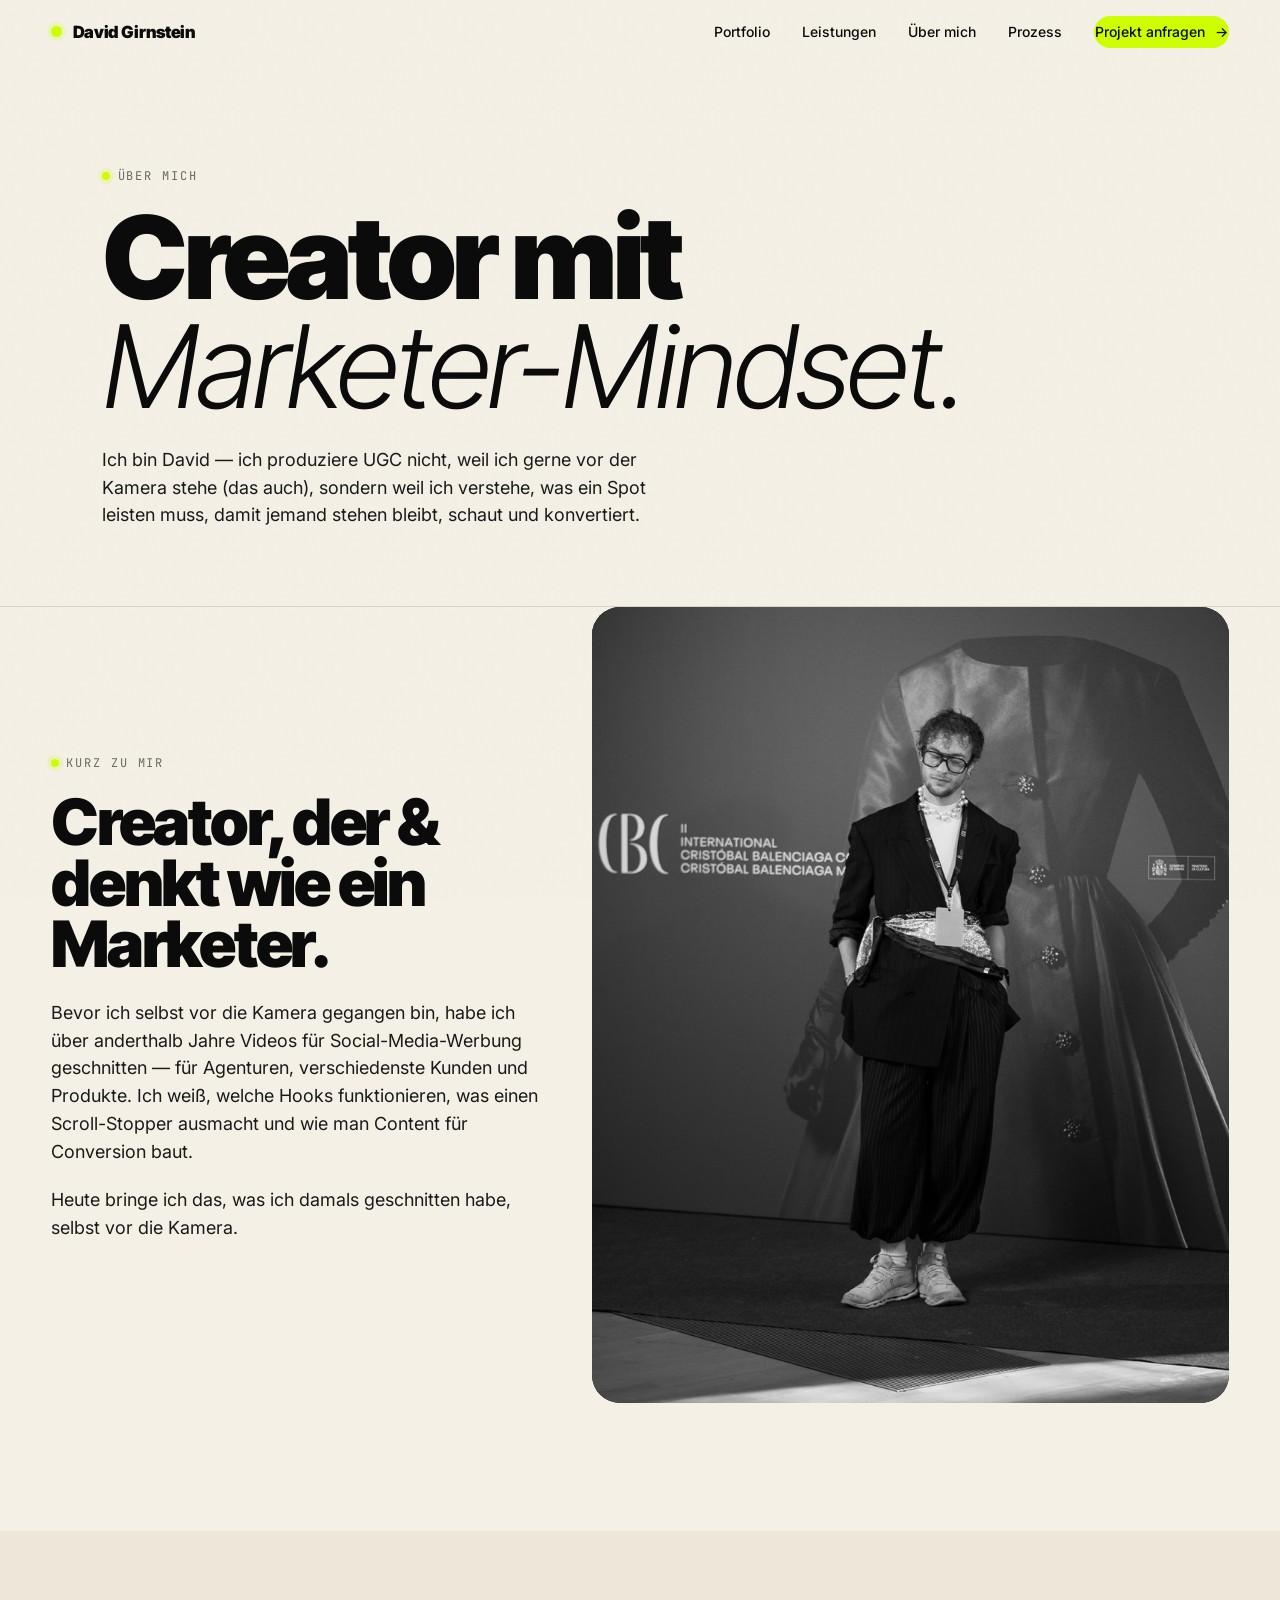
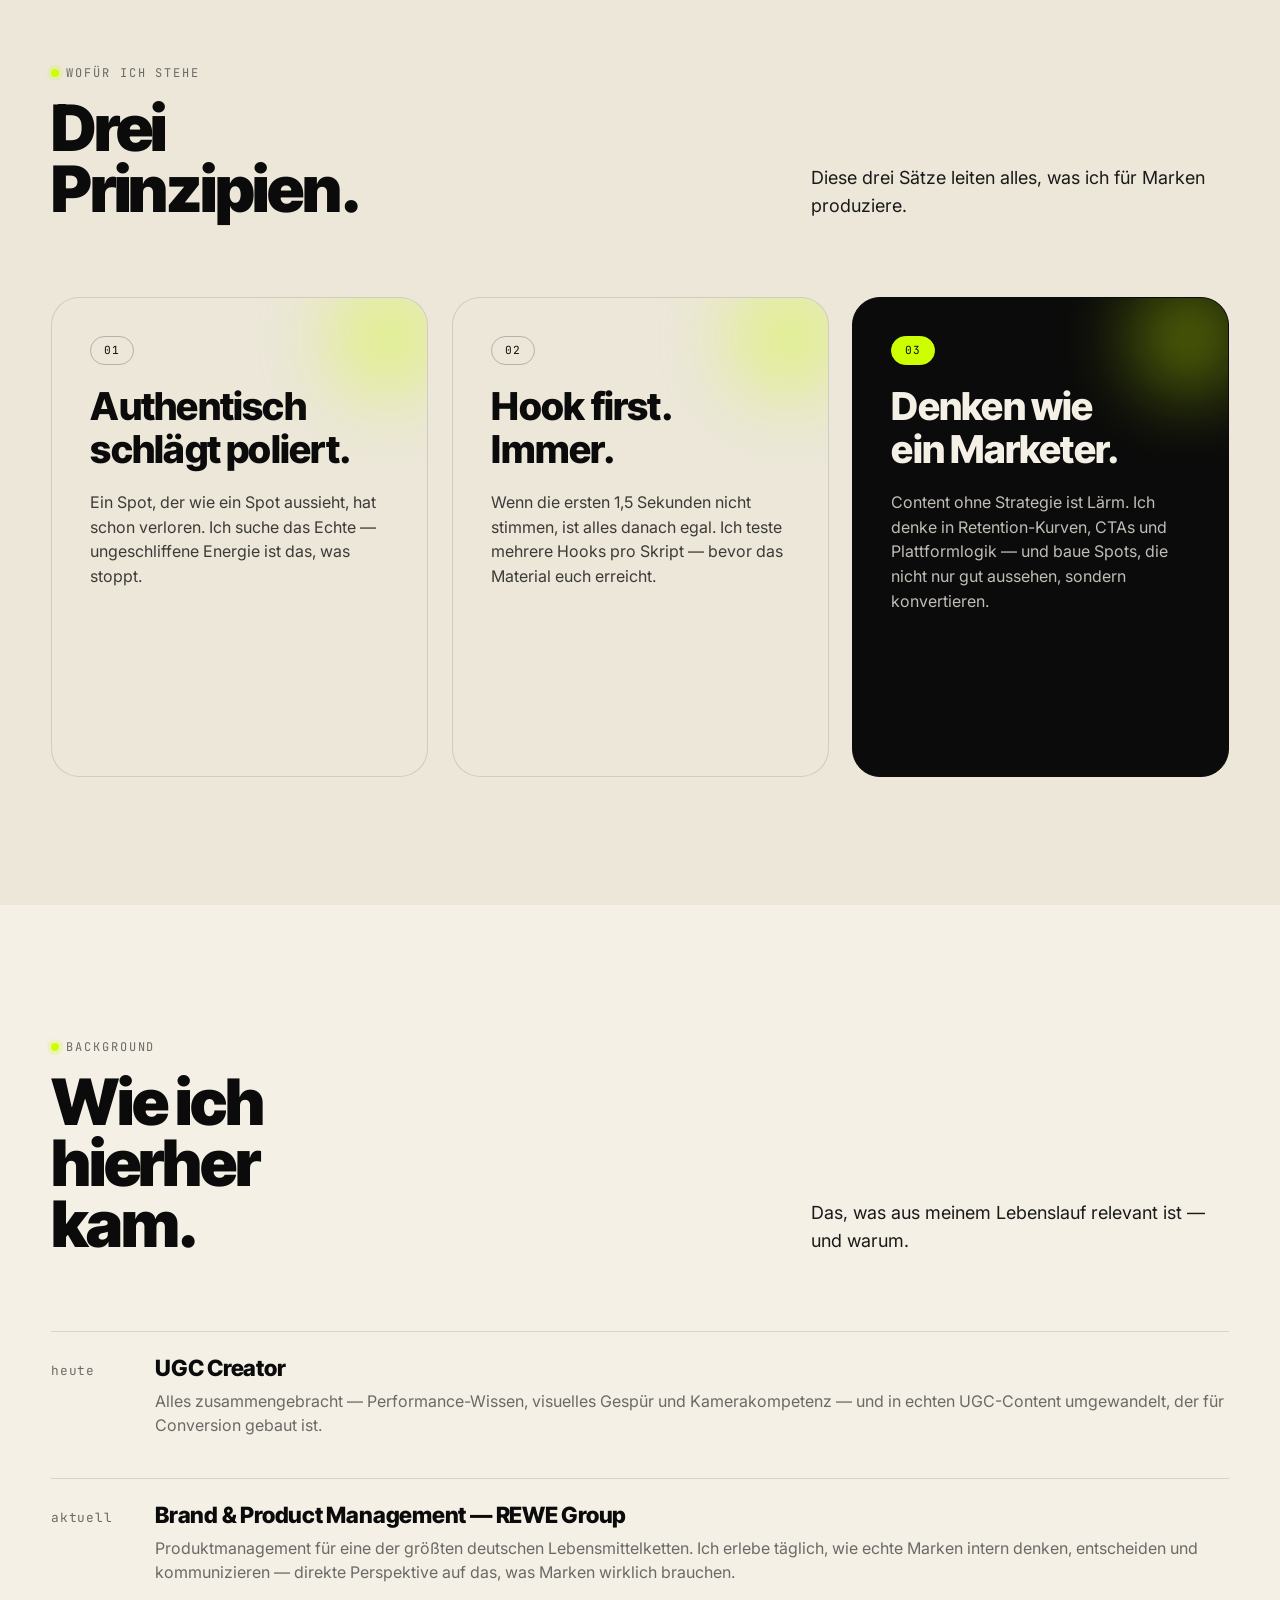
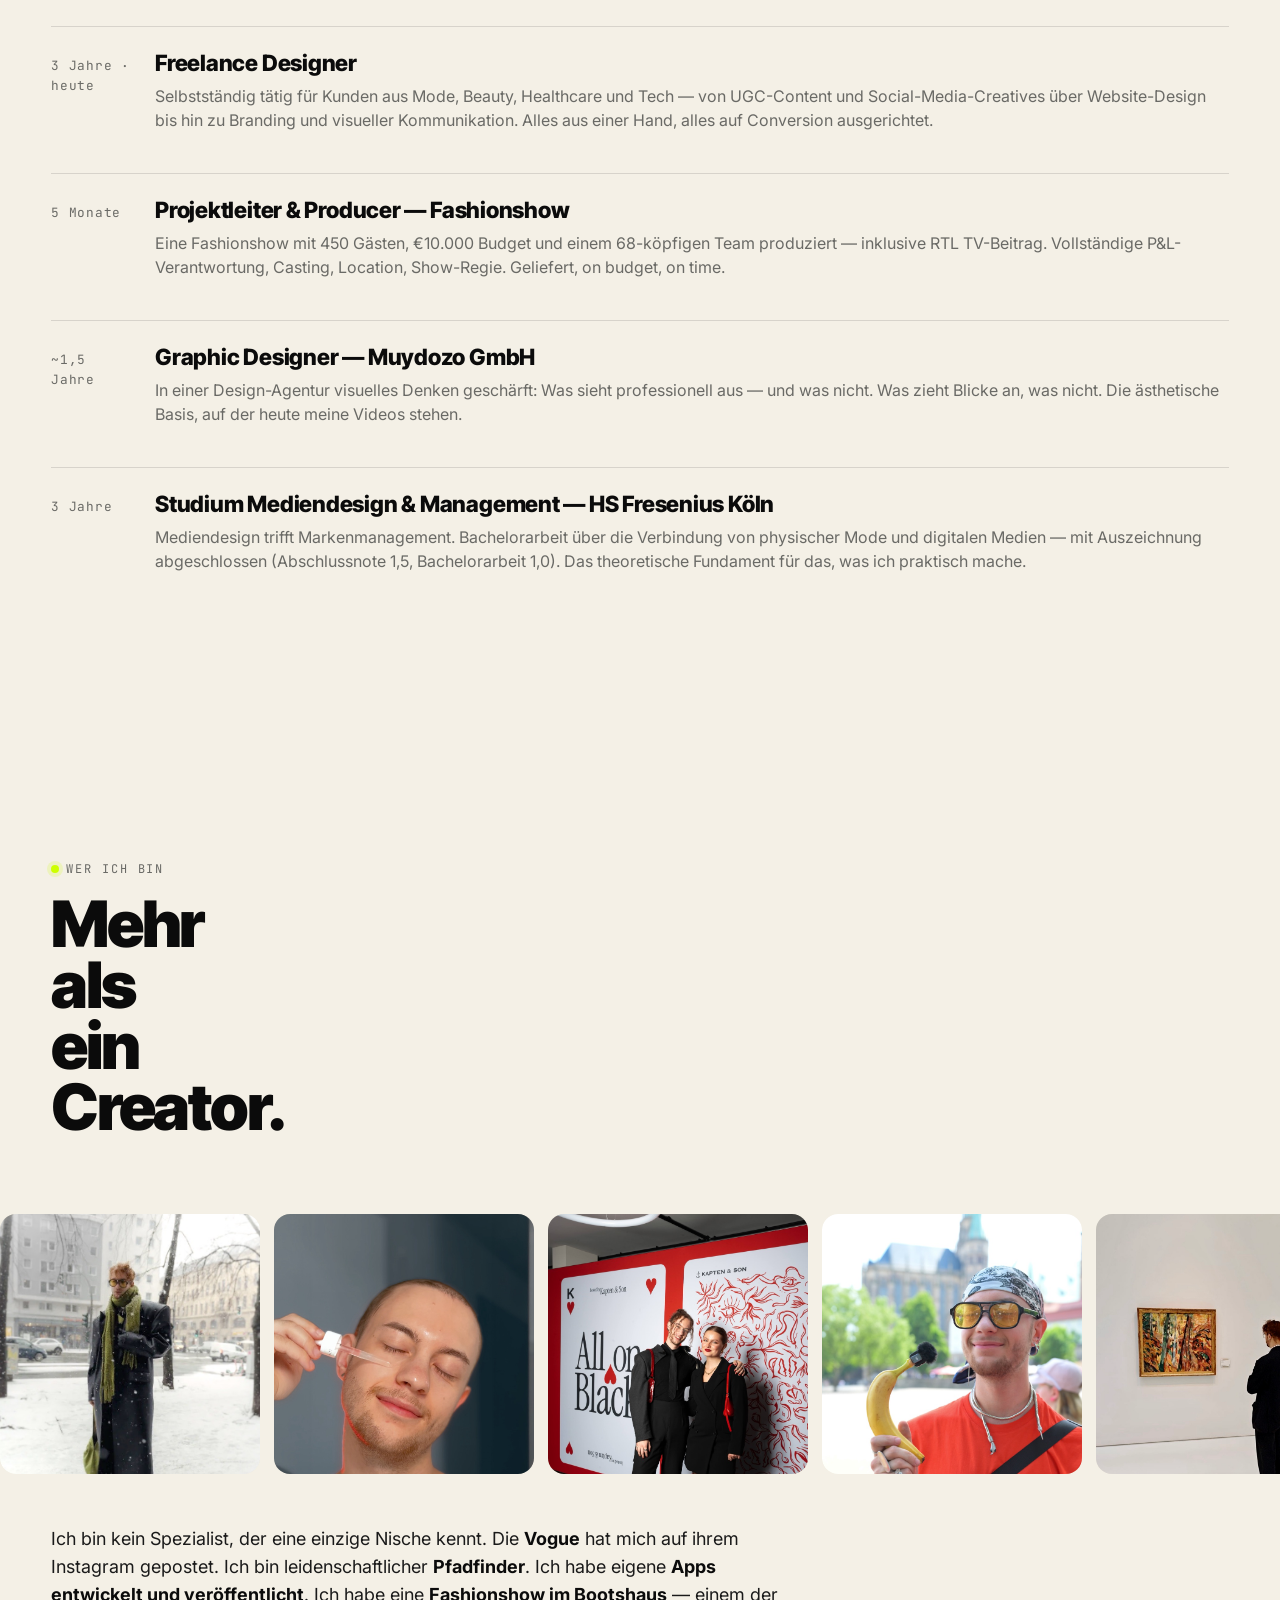
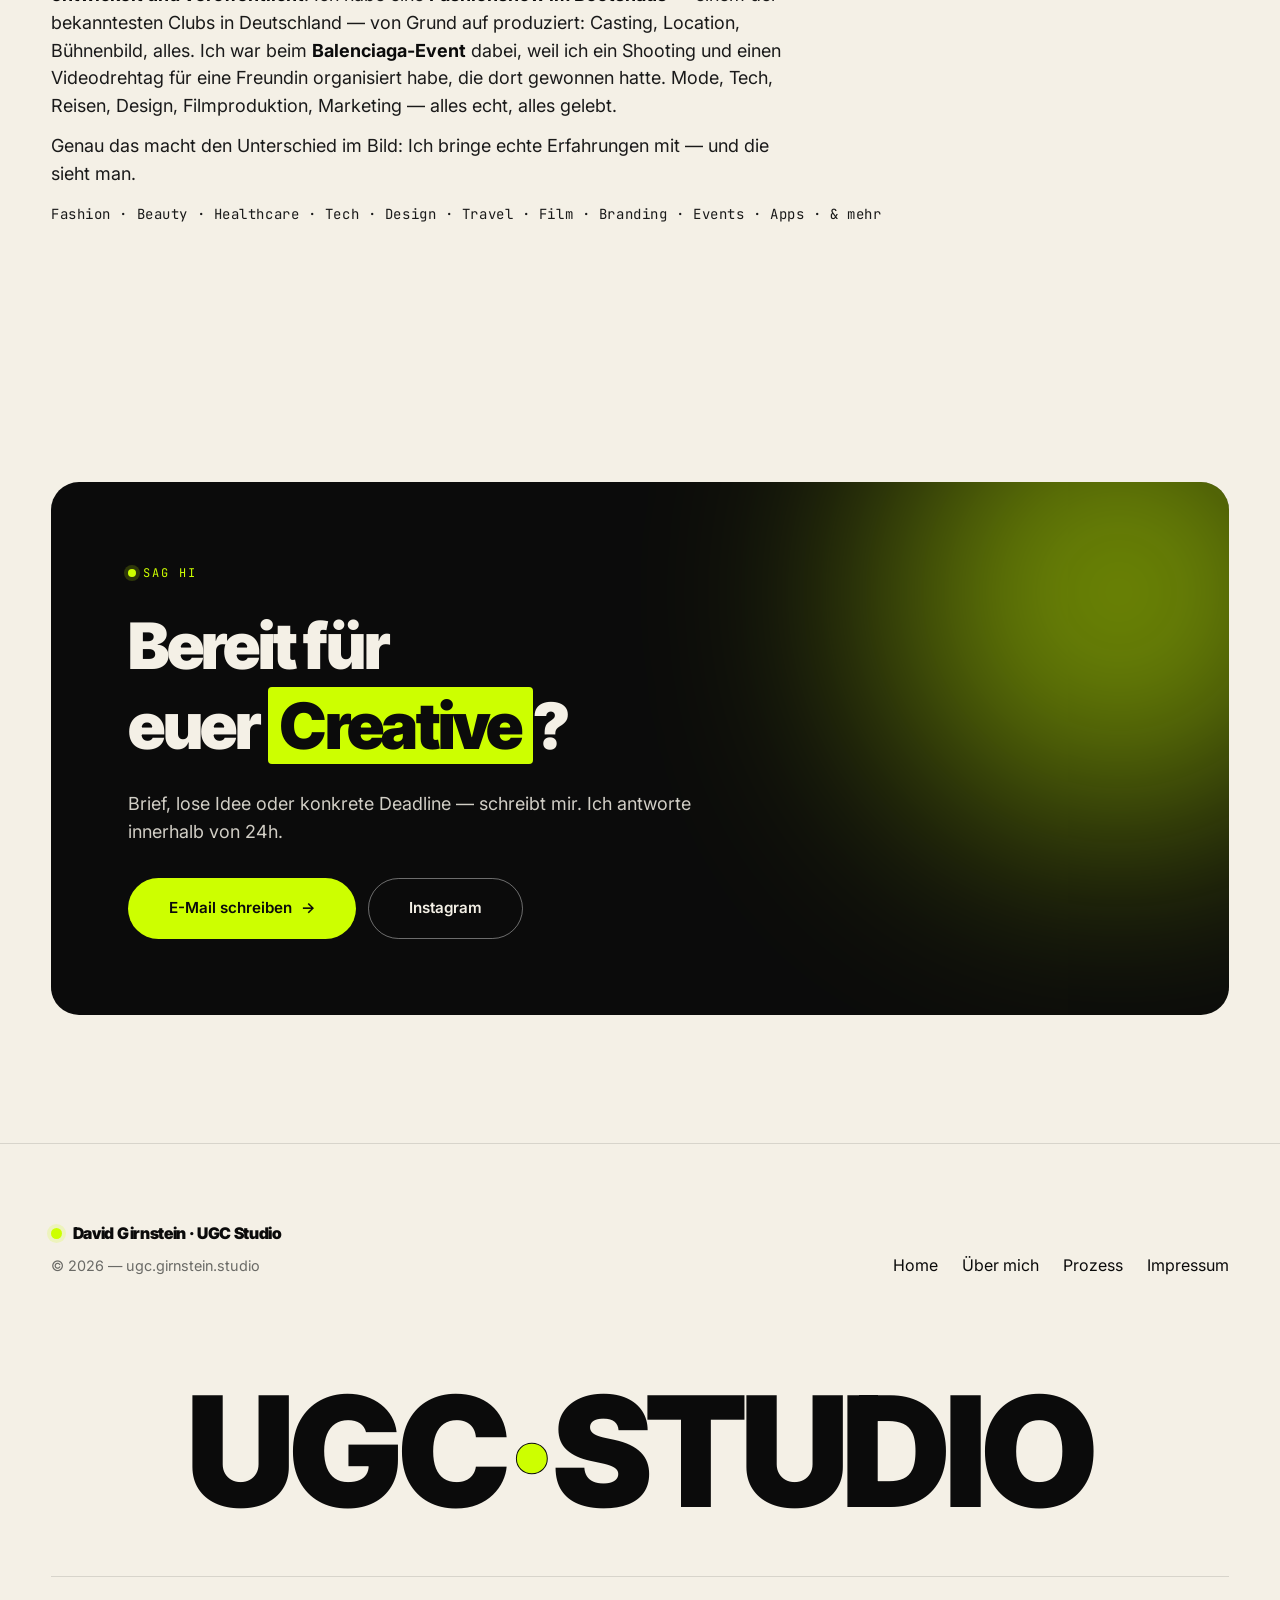
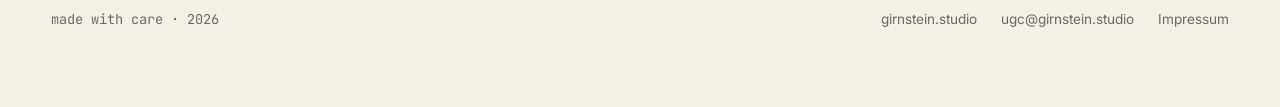
==== commit f9cdb809: "mini änderungen" ====
--- a/about.html
+++ b/about.html
@@ -186,17 +186,6 @@
           <span class="eyebrow" style="margin-bottom: 1rem; display: inline-flex;">Wer ich bin</span>
           <h2>Mehr als<br/>ein Creator.</h2>
         </div>
-        <div class="title-aside reveal" data-delay="1">
-          <p class="prose">
-            Ich bin kein Spezialist, der eine einzige Nische kennt. Die <strong>Vogue</strong> hat mich auf ihrem Instagram gepostet. Ich bin leidenschaftlicher <strong>Pfadfinder</strong>. Ich habe eigene <strong>Apps entwickelt und veröffentlicht</strong>. Ich habe eine <strong>Fashionshow im Bootshaus</strong> — einem der bekanntesten Clubs in Deutschland — von Grund auf produziert: Casting, Location, Bühnenbild, alles. Ich war beim <strong>Balenciaga-Event</strong> dabei, weil ich ein Shooting und einen Videodrehtag für eine Freundin organisiert habe, die dort gewonnen hatte. Mode, Tech, Reisen, Design, Filmproduktion, Marketing — alles echt, alles gelebt.
-          </p>
-          <p class="prose" style="margin-top: 0.75rem;">
-            Genau das macht den Unterschied im Bild: Ich bringe echte Erfahrungen mit — und die sieht man.
-          </p>
-          <p style="margin-top: 1rem; font-size: var(--fs-sm); color: var(--ink-2); font-family: 'JetBrains Mono', monospace; letter-spacing: 0.04em;">
-            Fashion · Beauty · Healthcare · Tech · Design · Travel · Film · Branding · Events · Apps · & mehr
-          </p>
-        </div>
       </div>
     </div>
 
@@ -209,11 +198,11 @@
         <div class="gallery-item"><img src="assets/images/niche-tech.jpg" alt="Tech" loading="lazy" /></div>
         <div class="gallery-item"><img src="assets/images/niche-design.jpg" alt="Design" loading="lazy" /></div>
         <div class="gallery-item"><img src="assets/images/niche-more.jpg" alt="Mehr" loading="lazy" /></div>
-        <div class="gallery-item"><img src="assets/images/niche-07.jpeg" alt="" loading="lazy" /></div>
-        <div class="gallery-item"><img src="assets/images/niche-08.jpeg" alt="" loading="lazy" /></div>
-        <div class="gallery-item"><img src="assets/images/niche-09.jpeg" alt="" loading="lazy" /></div>
-        <div class="gallery-item"><img src="assets/images/niche-10.jpeg" alt="" loading="lazy" /></div>
-        <div class="gallery-item"><img src="assets/images/niche-11.jpeg" alt="" loading="lazy" /></div>
+        <div class="gallery-item"><img src="assets/images/niche-07.jpg" alt="" loading="lazy" /></div>
+        <div class="gallery-item"><img src="assets/images/niche-08.jpg" alt="" loading="lazy" /></div>
+        <div class="gallery-item"><img src="assets/images/niche-09.jpg" alt="" loading="lazy" /></div>
+        <div class="gallery-item"><img src="assets/images/niche-10.jpg" alt="" loading="lazy" /></div>
+        <div class="gallery-item"><img src="assets/images/niche-11.jpg" alt="" loading="lazy" /></div>
         <!-- Duplikate für nahtlose Endlosschleife -->
         <div class="gallery-item" aria-hidden="true"><img src="assets/images/niche-fashion.jpg" alt="" loading="lazy" /></div>
         <div class="gallery-item" aria-hidden="true"><img src="assets/images/niche-beauty.jpg" alt="" loading="lazy" /></div>
@@ -221,11 +210,26 @@
         <div class="gallery-item" aria-hidden="true"><img src="assets/images/niche-tech.jpg" alt="" loading="lazy" /></div>
         <div class="gallery-item" aria-hidden="true"><img src="assets/images/niche-design.jpg" alt="" loading="lazy" /></div>
         <div class="gallery-item" aria-hidden="true"><img src="assets/images/niche-more.jpg" alt="" loading="lazy" /></div>
-        <div class="gallery-item" aria-hidden="true"><img src="assets/images/niche-07.jpeg" alt="" loading="lazy" /></div>
-        <div class="gallery-item" aria-hidden="true"><img src="assets/images/niche-08.jpeg" alt="" loading="lazy" /></div>
-        <div class="gallery-item" aria-hidden="true"><img src="assets/images/niche-09.jpeg" alt="" loading="lazy" /></div>
-        <div class="gallery-item" aria-hidden="true"><img src="assets/images/niche-10.jpeg" alt="" loading="lazy" /></div>
-        <div class="gallery-item" aria-hidden="true"><img src="assets/images/niche-11.jpeg" alt="" loading="lazy" /></div>
+        <div class="gallery-item" aria-hidden="true"><img src="assets/images/niche-07.jpg" alt="" loading="lazy" /></div>
+        <div class="gallery-item" aria-hidden="true"><img src="assets/images/niche-08.jpg" alt="" loading="lazy" /></div>
+        <div class="gallery-item" aria-hidden="true"><img src="assets/images/niche-09.jpg" alt="" loading="lazy" /></div>
+        <div class="gallery-item" aria-hidden="true"><img src="assets/images/niche-10.jpg" alt="" loading="lazy" /></div>
+        <div class="gallery-item" aria-hidden="true"><img src="assets/images/niche-11.jpg" alt="" loading="lazy" /></div>
+      </div>
+    </div>
+
+    <!-- Text unterhalb der Galerie -->
+    <div class="container" style="margin-top: clamp(2rem, 4vw, 3.5rem);">
+      <div class="reveal">
+        <p class="prose">
+          Ich bin kein Spezialist, der eine einzige Nische kennt. Die <strong>Vogue</strong> hat mich auf ihrem Instagram gepostet. Ich bin leidenschaftlicher <strong>Pfadfinder</strong>. Ich habe eigene <strong>Apps entwickelt und veröffentlicht</strong>. Ich habe eine <strong>Fashionshow im Bootshaus</strong> — einem der bekanntesten Clubs in Deutschland — von Grund auf produziert: Casting, Location, Bühnenbild, alles. Ich war beim <strong>Balenciaga-Event</strong> dabei, weil ich ein Shooting und einen Videodrehtag für eine Freundin organisiert habe, die dort gewonnen hatte. Mode, Tech, Reisen, Design, Filmproduktion, Marketing — alles echt, alles gelebt.
+        </p>
+        <p class="prose" style="margin-top: 0.75rem;">
+          Genau das macht den Unterschied im Bild: Ich bringe echte Erfahrungen mit — und die sieht man.
+        </p>
+        <p style="margin-top: 1rem; font-size: var(--fs-sm); color: var(--ink-2); font-family: 'JetBrains Mono', monospace; letter-spacing: 0.04em;">
+          Fashion · Beauty · Healthcare · Tech · Design · Travel · Film · Branding · Events · Apps · & mehr
+        </p>
       </div>
     </div>
   </section>
--- a/css/style.css
+++ b/css/style.css
@@ -802,7 +802,7 @@
 /* ---------- 13. About teaser ---------- */
 .about-teaser {
   display: grid;
-  grid-template-columns: 1.1fr 1fr;
+  grid-template-columns: 1fr 1.3fr;
   gap: clamp(1.5rem, 4vw, 4rem);
   align-items: center;
 }
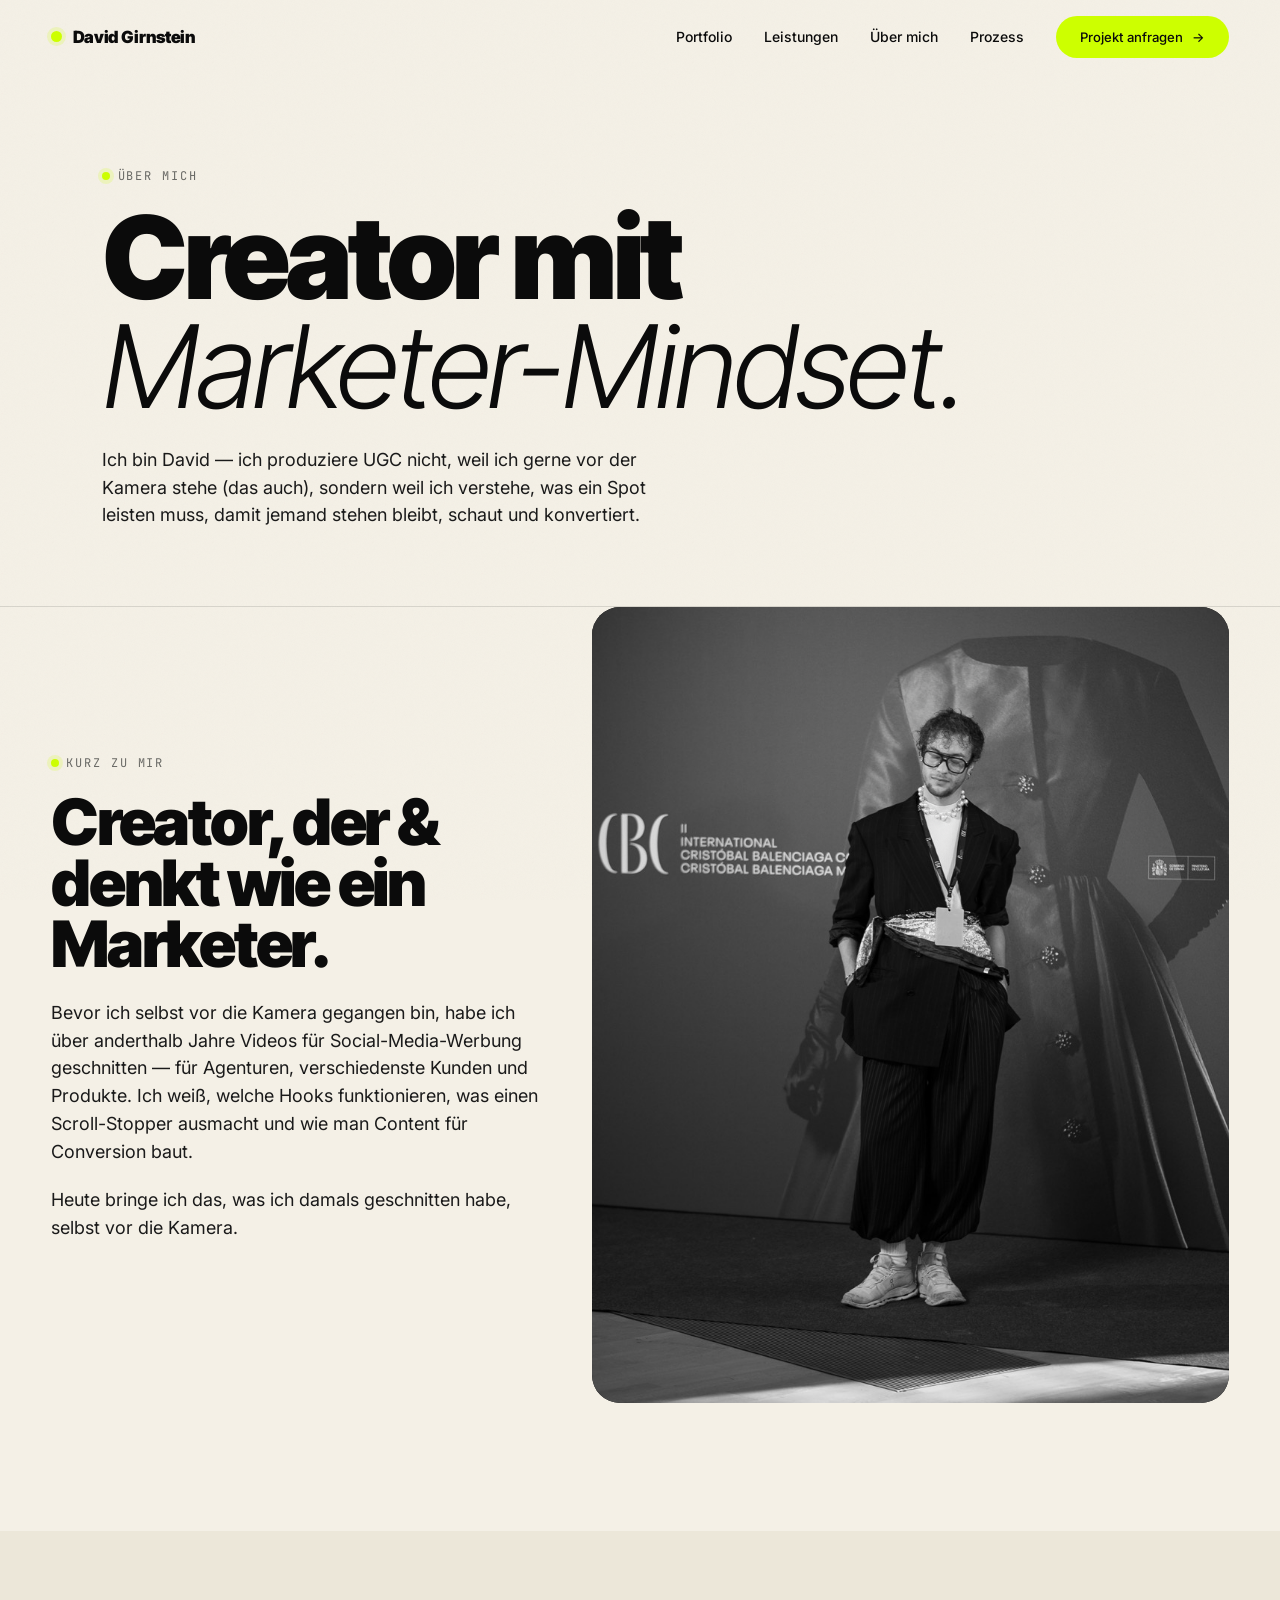
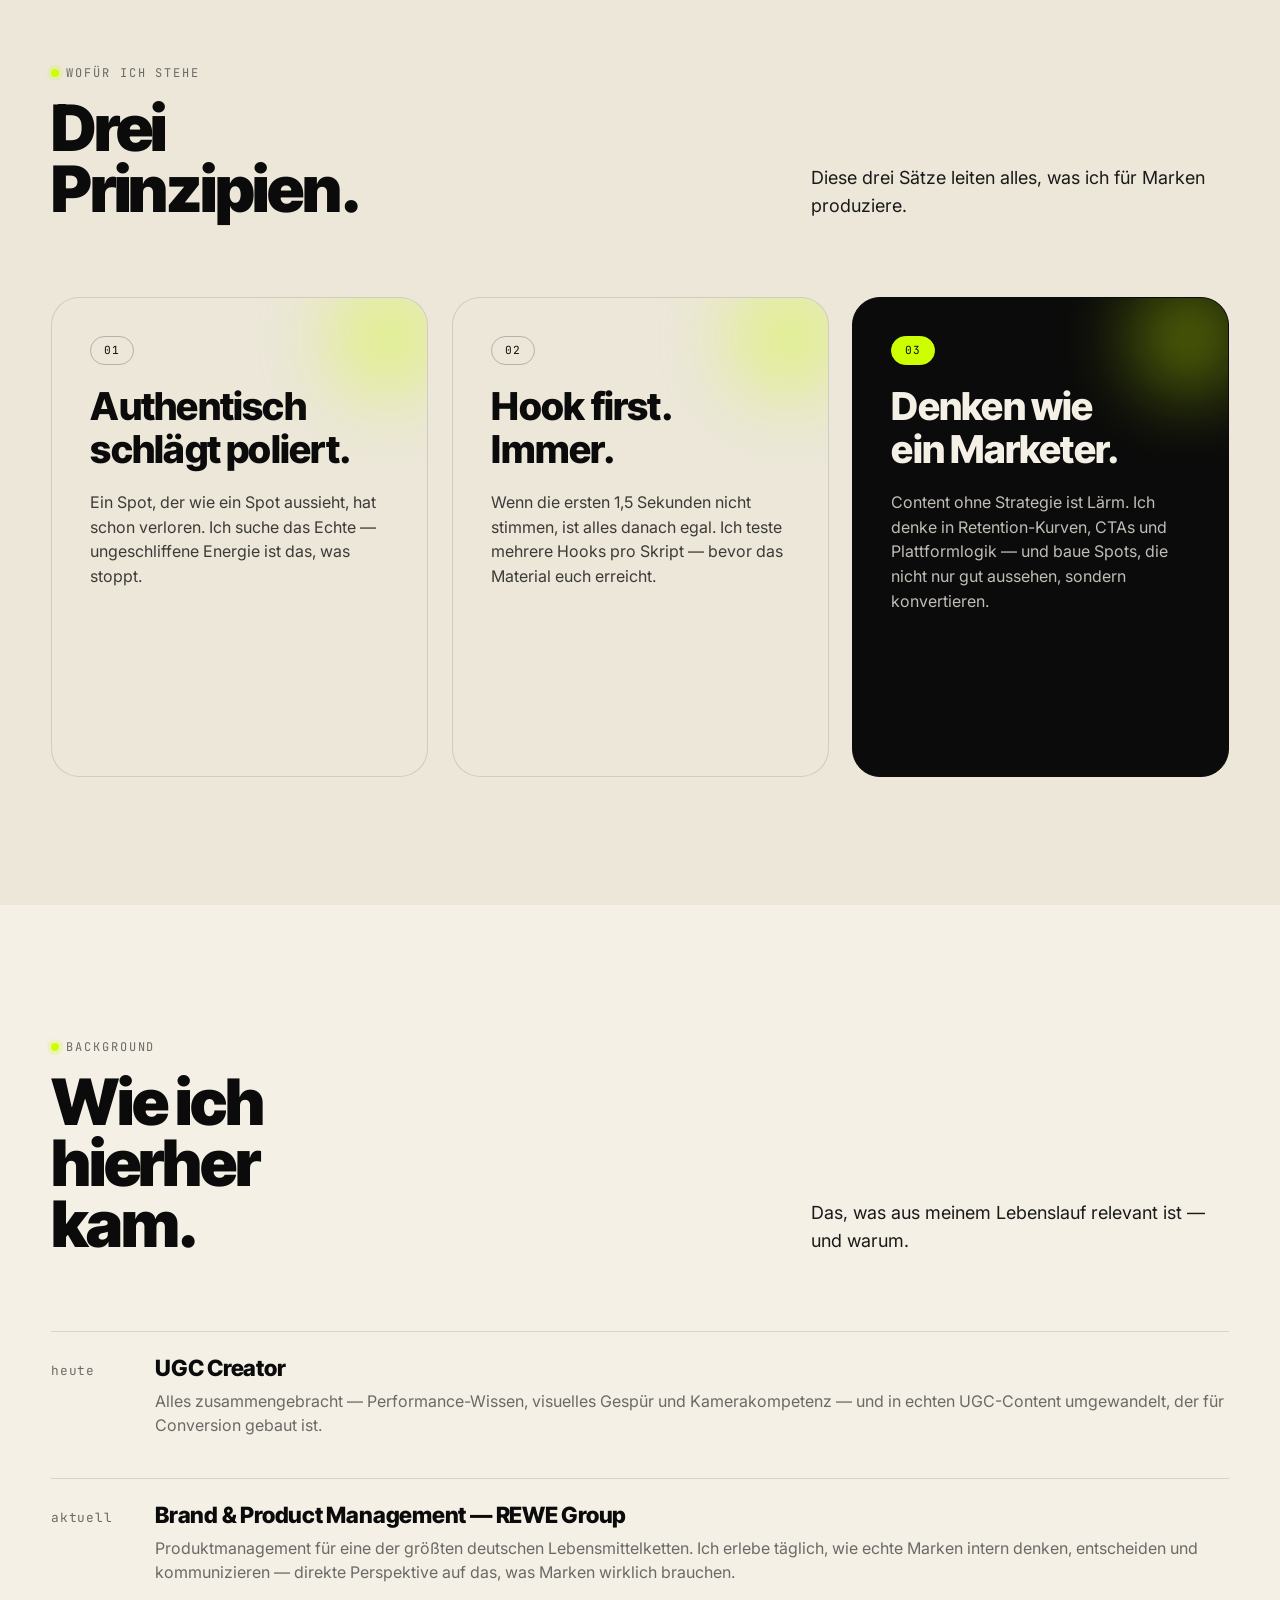
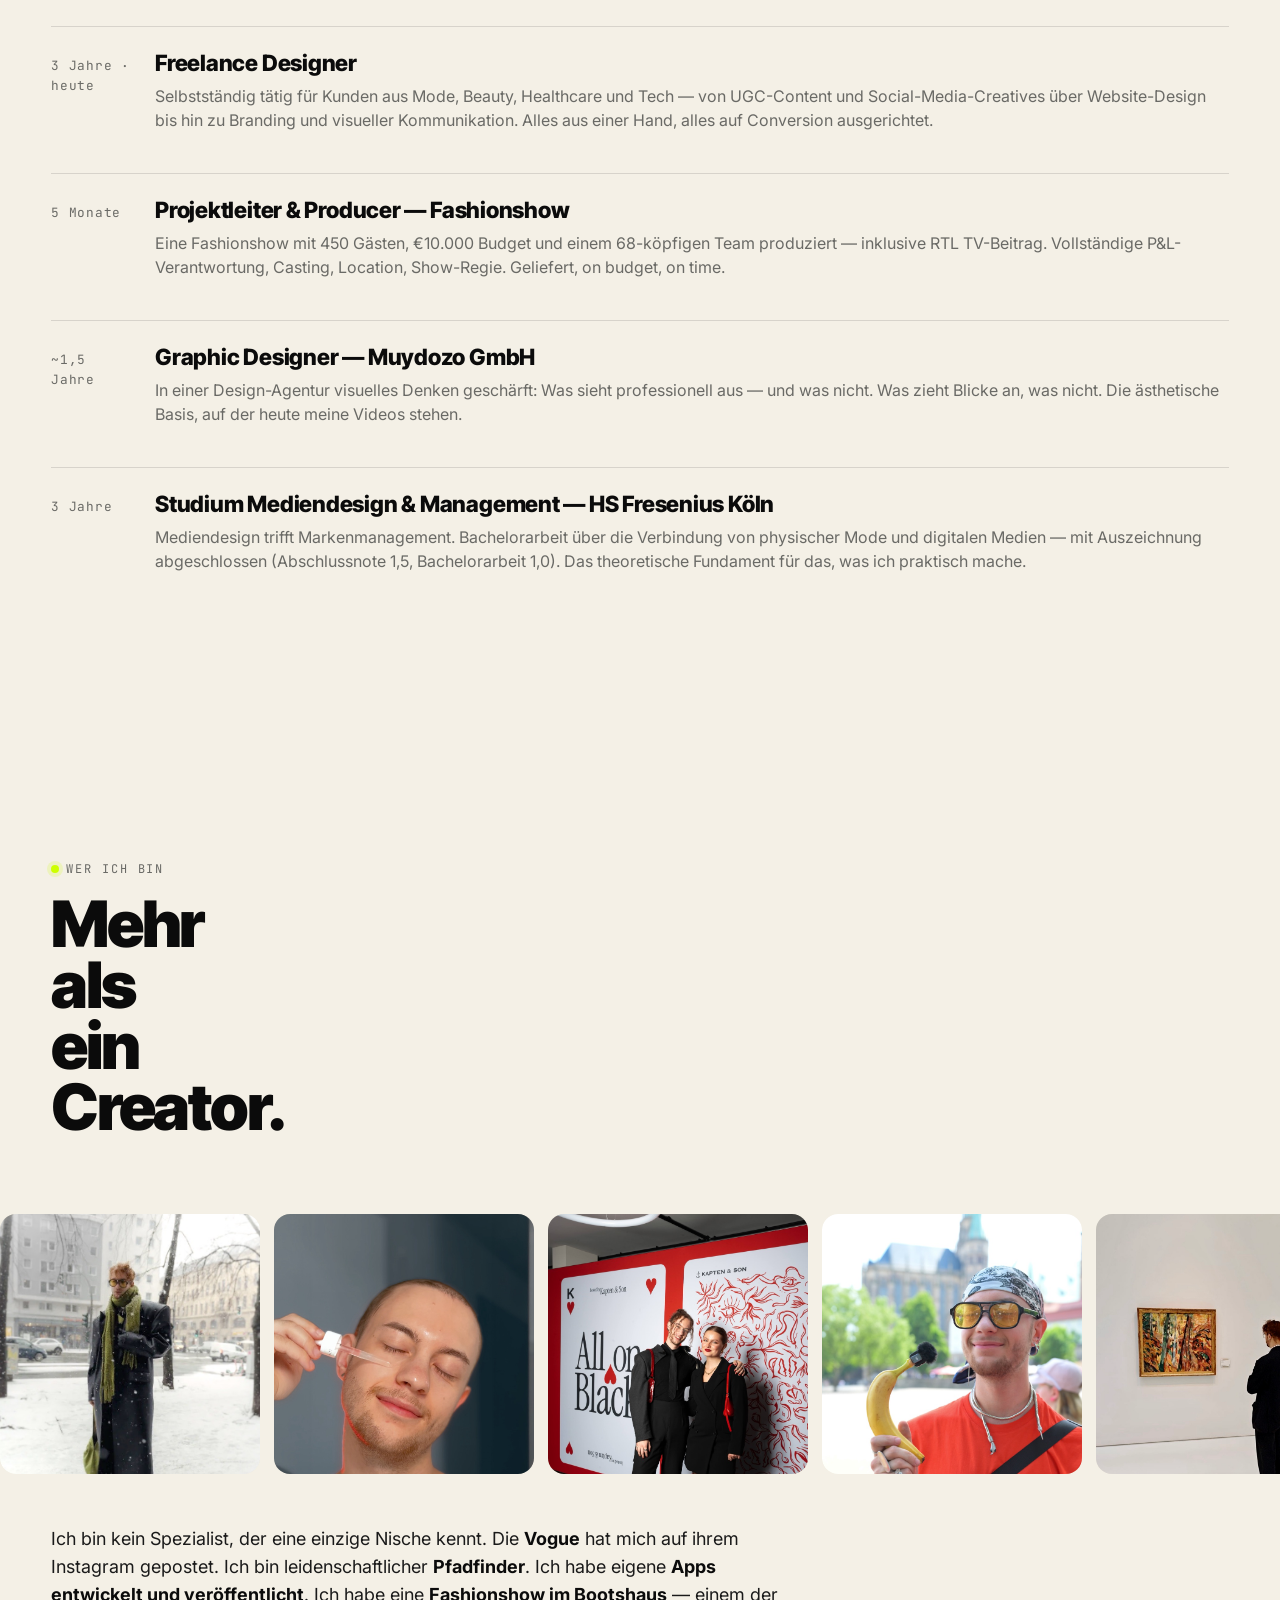
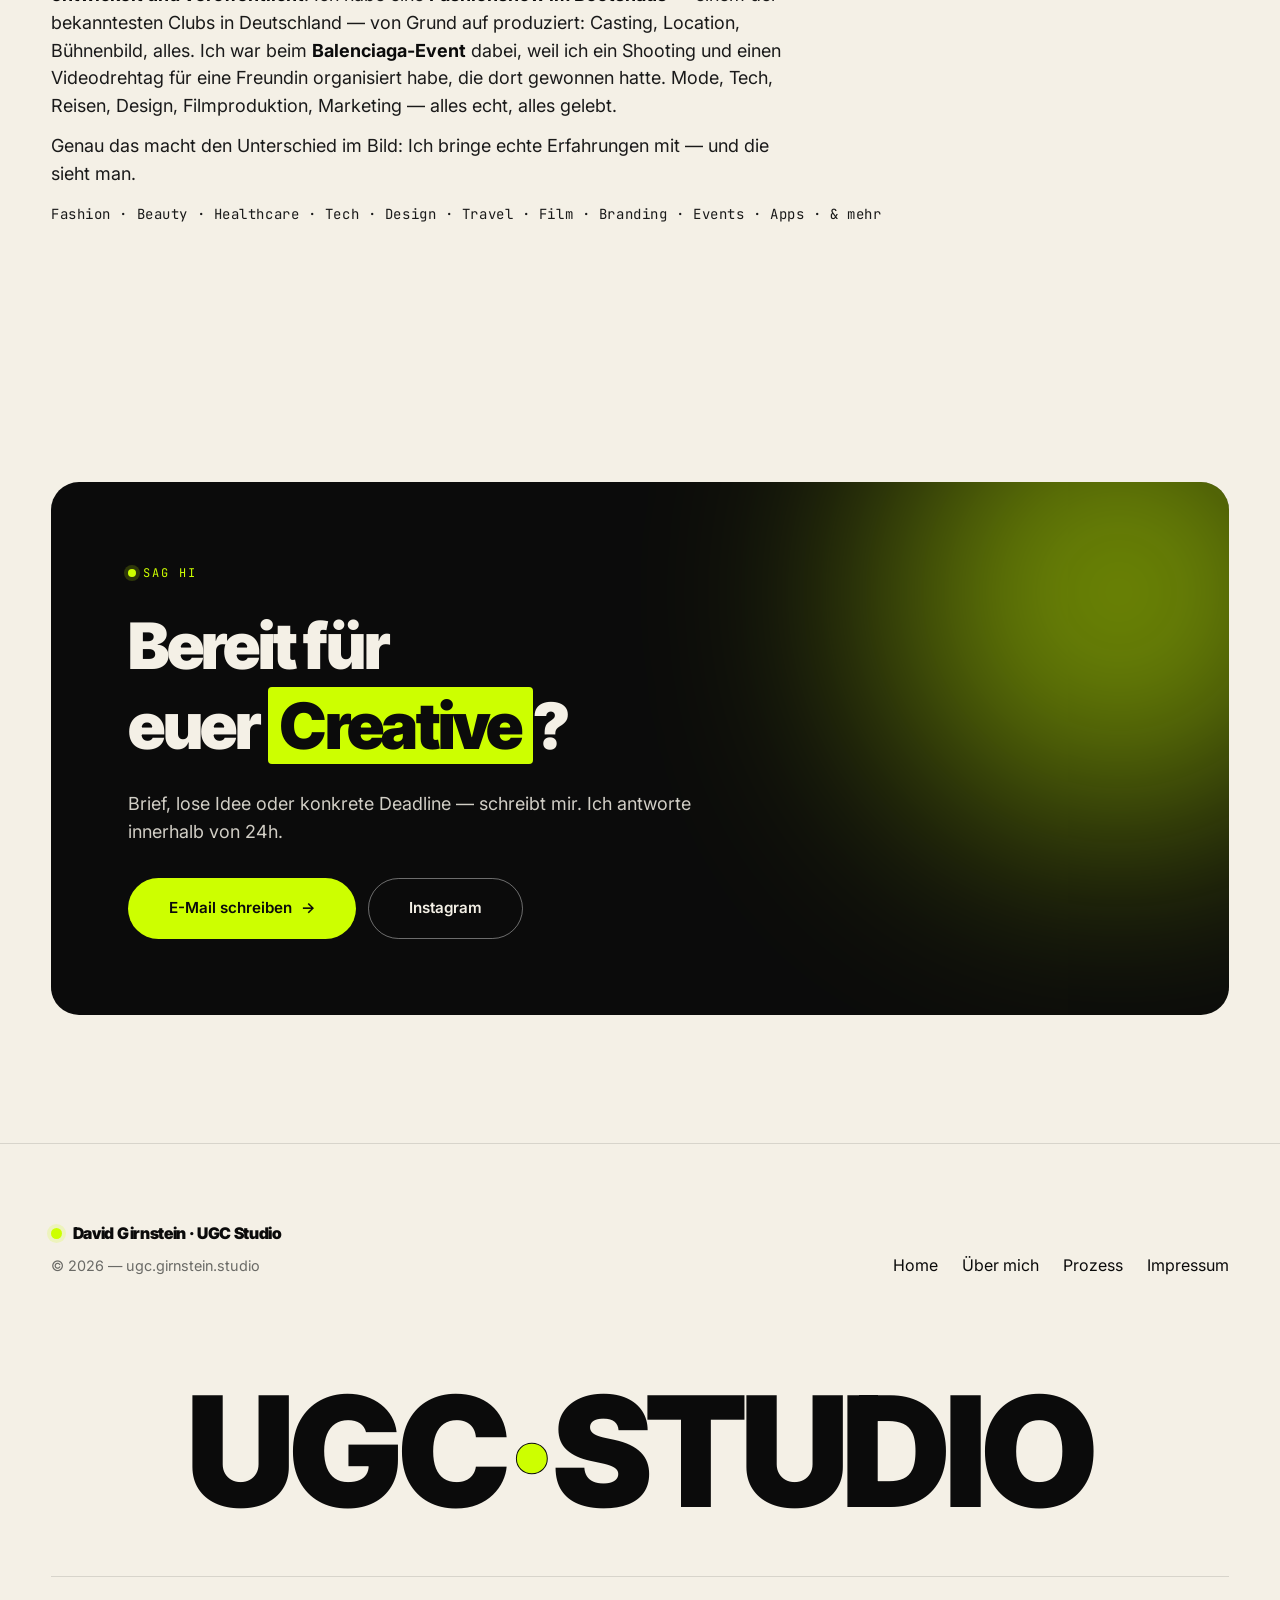
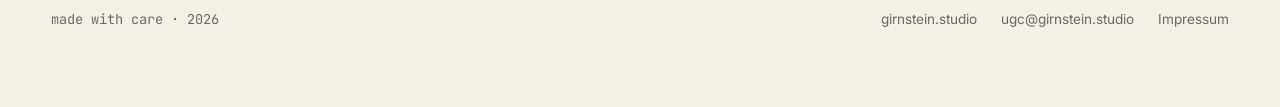
==== commit 1ce81573: "SEO: Canonical, Open Graph, Twitter Cards, JSON-LD, robots.txt & Sitemap Co-Authored-By: Claude Opus" ====
--- a/about.html
+++ b/about.html
@@ -5,6 +5,57 @@
   <meta name="viewport" content="width=device-width, initial-scale=1, viewport-fit=cover" />
   <title>Über mich — David Girnstein UGC Studio</title>
   <meta name="description" content="Wer ich bin, woher ich komme und warum ich UGC mit der Brille eines Marketers produziere." />
+
+  <!-- SEO -->
+  <link rel="canonical" href="https://ugc.girnstein.studio/about.html" />
+  <meta property="og:type" content="profile" />
+  <meta property="og:url" content="https://ugc.girnstein.studio/about.html" />
+  <meta property="og:title" content="Über mich — David Girnstein UGC Studio" />
+  <meta property="og:description" content="Wer ich bin, woher ich komme und warum ich UGC mit der Brille eines Marketers produziere." />
+  <meta property="og:image" content="https://ugc.girnstein.studio/assets/images/og.jpg" />
+  <meta property="og:image:width" content="1200" />
+  <meta property="og:image:height" content="630" />
+  <meta property="og:site_name" content="David Girnstein UGC Studio" />
+  <meta property="og:locale" content="de_DE" />
+  <meta name="twitter:card" content="summary_large_image" />
+  <meta name="twitter:title" content="Über mich — David Girnstein UGC Studio" />
+  <meta name="twitter:description" content="Wer ich bin, woher ich komme und warum ich UGC mit der Brille eines Marketers produziere." />
+  <meta name="twitter:image" content="https://ugc.girnstein.studio/assets/images/og.jpg" />
+  <script type="application/ld+json">
+  {
+    "@context": "https://schema.org",
+    "@type": "AboutPage",
+    "url": "https://ugc.girnstein.studio/about.html",
+    "mainEntity": {
+      "@type": "Person",
+      "@id": "https://cv.girnstein.studio/#person",
+      "name": "David Girnstein",
+      "url": "https://cv.girnstein.studio/",
+      "image": "https://cv.girnstein.studio/assets/profile.jpg",
+      "address": {
+        "@type": "PostalAddress",
+        "addressLocality": "Köln",
+        "addressCountry": "DE"
+      },
+      "knowsAbout": [
+        "Künstliche Intelligenz",
+        "AI Operations",
+        "Automatisierung",
+        "Produktmanagement",
+        "User Generated Content",
+        "Social Media Marketing"
+      ],
+      "sameAs": [
+        "https://www.linkedin.com/in/davidgirnstein/",
+        "https://www.instagram.com/david_girnstein/",
+        "https://girnstein.studio/",
+        "https://ugc.girnstein.studio/",
+        "https://office-shrimp.girnstein.studio/"
+      ]
+    }
+  }
+  </script>
+
   <meta name="theme-color" content="#F4F0E6" />
 
   <link rel="preconnect" href="https://fonts.googleapis.com" />
@@ -198,7 +249,7 @@
         <div class="gallery-item"><img src="assets/images/niche-tech.jpg" alt="Tech" loading="lazy" /></div>
         <div class="gallery-item"><img src="assets/images/niche-design.jpg" alt="Design" loading="lazy" /></div>
         <div class="gallery-item"><img src="assets/images/niche-more.jpg" alt="Mehr" loading="lazy" /></div>
-        <div class="gallery-item"><img src="assets/images/niche-07.jpg" alt="" loading="lazy" /></div>
+        <div class="gallery-item"><img src="assets/images/niche-07.jpg" alt="" loading="lazy" style="object-position: center center;" /></div>
         <div class="gallery-item"><img src="assets/images/niche-08.jpg" alt="" loading="lazy" /></div>
         <div class="gallery-item"><img src="assets/images/niche-09.jpg" alt="" loading="lazy" /></div>
         <div class="gallery-item"><img src="assets/images/niche-10.jpg" alt="" loading="lazy" /></div>
@@ -210,7 +261,7 @@
         <div class="gallery-item" aria-hidden="true"><img src="assets/images/niche-tech.jpg" alt="" loading="lazy" /></div>
         <div class="gallery-item" aria-hidden="true"><img src="assets/images/niche-design.jpg" alt="" loading="lazy" /></div>
         <div class="gallery-item" aria-hidden="true"><img src="assets/images/niche-more.jpg" alt="" loading="lazy" /></div>
-        <div class="gallery-item" aria-hidden="true"><img src="assets/images/niche-07.jpg" alt="" loading="lazy" /></div>
+        <div class="gallery-item" aria-hidden="true"><img src="assets/images/niche-07.jpg" alt="" loading="lazy" style="object-position: center center;" /></div>
         <div class="gallery-item" aria-hidden="true"><img src="assets/images/niche-08.jpg" alt="" loading="lazy" /></div>
         <div class="gallery-item" aria-hidden="true"><img src="assets/images/niche-09.jpg" alt="" loading="lazy" /></div>
         <div class="gallery-item" aria-hidden="true"><img src="assets/images/niche-10.jpg" alt="" loading="lazy" /></div>
--- a/css/style.css
+++ b/css/style.css
@@ -109,7 +109,7 @@
 .site-header {
   position: fixed;
   top: 0; left: 0; right: 0;
-  z-index: 100;
+  z-index: 200;
   padding: 1rem var(--pad-x);
   display: flex;
   align-items: center;
@@ -149,6 +149,13 @@
   position: relative;
   padding: 0.25rem 0;
   transition: color var(--dur-fast);
+}
+/* Nav-CTA-Button: kompaktere Größe speziell für die Menüleiste */
+@media (min-width: 861px) {
+  .nav-links .btn {
+    padding: 0.6rem 1.4rem;
+    font-size: 0.82rem;
+  }
 }
 .nav-links a::after {
   content: ""; position: absolute; left: 0; right: 0; bottom: -2px;
@@ -224,10 +231,10 @@
     inset: 0;
     background: var(--bg);
     flex-direction: column;
-    justify-content: center;
+    justify-content: flex-end;
     align-items: flex-end;
-    padding: 0 var(--pad-x);
-    gap: 1rem;
+    padding: 0 var(--pad-x) clamp(3.5rem, 10vh, 6rem);
+    gap: 0.6rem;
     opacity: 0;
     pointer-events: none;
     transform: translateY(-12px);
@@ -235,14 +242,14 @@
     z-index: 90;
   }
   .nav-links a {
-    font-size: clamp(1.75rem, 6vw, 2.5rem);
+    font-size: clamp(2rem, 7vw, 2.8rem);
     font-weight: 800;
     font-family: "Inter Tight", sans-serif;
     letter-spacing: -0.02em;
     text-align: right;
   }
   .nav-open .nav-links { opacity: 1; pointer-events: auto; transform: translateY(0); }
-  .nav-cta-mobile { margin-top: 1rem; }
+  .nav-cta-mobile { margin-top: 1.5rem; }
 }
 
 /* ---------- 6. Buttons ---------- */
@@ -260,6 +267,13 @@
   position: relative;
   overflow: hidden;
 }
+@media (max-width: 860px) {
+  /* Nur der Nav-CTA-Button im Hamburger-Menü wird größer */
+  .nav-cta-mobile .btn-primary {
+    font-size: 1.15rem;
+    padding: 1.3rem 2.8rem;
+  }
+}
 .btn-primary {
   background: var(--lime);
   color: var(--ink);
@@ -316,7 +330,7 @@
 /* Hero split: text left, portrait right */
 .hero-split {
   display: grid;
-  grid-template-columns: 65% 35%;
+  grid-template-columns: 52% 48%;
   align-items: stretch;
   gap: 0;
   min-height: clamp(65vh, 84vh, 92vh);
@@ -362,21 +376,21 @@
   bottom: 0;
   left: 50%;
   transform: translateX(-50%);
-  height: 100%;
+  height: 115%;
   width: auto;
-  max-width: 110%;
+  max-width: 130%;
   object-fit: contain;
   object-position: bottom center;
   display: block;
   z-index: 1;
 }
-/* Grüner Balken — NUR so breit wie das Portrait-Element selbst */
+/* Grüner Balken — breiter als das Portrait-Element */
 .portrait-bar {
   position: absolute;
   bottom: 0;
-  left: 0;
-  right: 0;
-  height: 20px;
+  left: -8rem;
+  right: -8rem;
+  height: 14px;
   background: var(--lime);
   z-index: 5;
   pointer-events: none;
@@ -447,9 +461,7 @@
     order: 1;
   }
   .hero-right {
-    order: 2;
-    height: clamp(260px, 50vw, 400px);
-    overflow: hidden;
+    display: none;
   }
   .hero-portrait {
     position: relative;
@@ -470,6 +482,10 @@
     max-width: none;
   }
   .portrait-bar { height: 10px; }
+  /* Überschrift auf Mobile deutlich größer */
+  .hero-headline {
+    font-size: clamp(2.6rem, 10vw, 4rem);
+  }
 }
 
 /* ---------- 8. Marquee ---------- */
@@ -1042,20 +1058,25 @@
 
 /* ---------- Mobile Nav Fix ---------- */
 @media (max-width: 860px) {
+  /* Auf Mobile: backdrop-filter deaktivieren — verursacht Touch-Event-Bugs in Safari/iOS */
+  .site-header.is-scrolled {
+    background: var(--bg);
+    backdrop-filter: none;
+    -webkit-backdrop-filter: none;
+  }
   /* Header bekommt soliden Hintergrund wenn Nav offen */
   .nav-open .site-header {
     background: var(--bg);
     border-bottom-color: var(--line);
   }
-  /* Nav-Links: oben Platz für Header lassen, close-Button überlappt nicht */
-  .nav-open .nav-links {
-    padding-top: 7rem;
-    padding-bottom: 3rem;
+  /* Nav-Toggle immer klickbar — expliziter z-index innerhalb des Headers */
+  .nav-toggle, .nav-close {
+    position: relative;
+    z-index: 1;
   }
   /* Sicherstellen dass der X-Button über dem Nav-Overlay liegt */
   .nav-open .nav-close {
-    position: relative;
-    z-index: 101;
+    z-index: 201;
   }
 }
 
@@ -1140,22 +1161,25 @@
   display: flex;
   -ms-flex-wrap: nowrap;
   flex-wrap: nowrap;           /* NIE umbrechen */
+  width: -webkit-max-content;
+  width: max-content;          /* Verhindert Browser-Bug: -50% wird sonst gegen Viewport berechnet */
   gap: 14px;
-  -webkit-animation: gallery-scroll 32s linear infinite;
-  animation: gallery-scroll 32s linear infinite;
+  -webkit-animation: gallery-scroll 45s linear infinite;
+  animation: gallery-scroll 45s linear infinite;
   will-change: transform;
 }
 .gallery-marquee:hover .gallery-track {
   -webkit-animation-play-state: paused;
   animation-play-state: paused;
 }
+/* 11 Items × 260px + 11 Gaps × 14px = 3014px (exakter Looppunkt) */
 @-webkit-keyframes gallery-scroll {
   from { -webkit-transform: translateX(0); transform: translateX(0); }
-  to   { -webkit-transform: translateX(-50%); transform: translateX(-50%); }
+  to   { -webkit-transform: translateX(-3014px); transform: translateX(-3014px); }
 }
 @keyframes gallery-scroll {
   from { transform: translateX(0); }
-  to   { transform: translateX(-50%); }
+  to   { transform: translateX(-3014px); }
 }
 .gallery-item {
   /* Feste Pixel-Größe — kein clamp(), kein aspect-ratio → zuverlässig in Safari + Chrome */
@@ -1181,6 +1205,12 @@
   transition: transform 0.5s var(--ease-out);
 }
 .gallery-item:hover img { -webkit-transform: scale(1.06); transform: scale(1.06); }
+@media (max-width: 860px) {
+  .gallery-track {
+    -webkit-animation-duration: 45s;
+    animation-duration: 45s;
+  }
+}
 @media (prefers-reduced-motion: reduce) {
   .gallery-track {
     -webkit-animation: none;
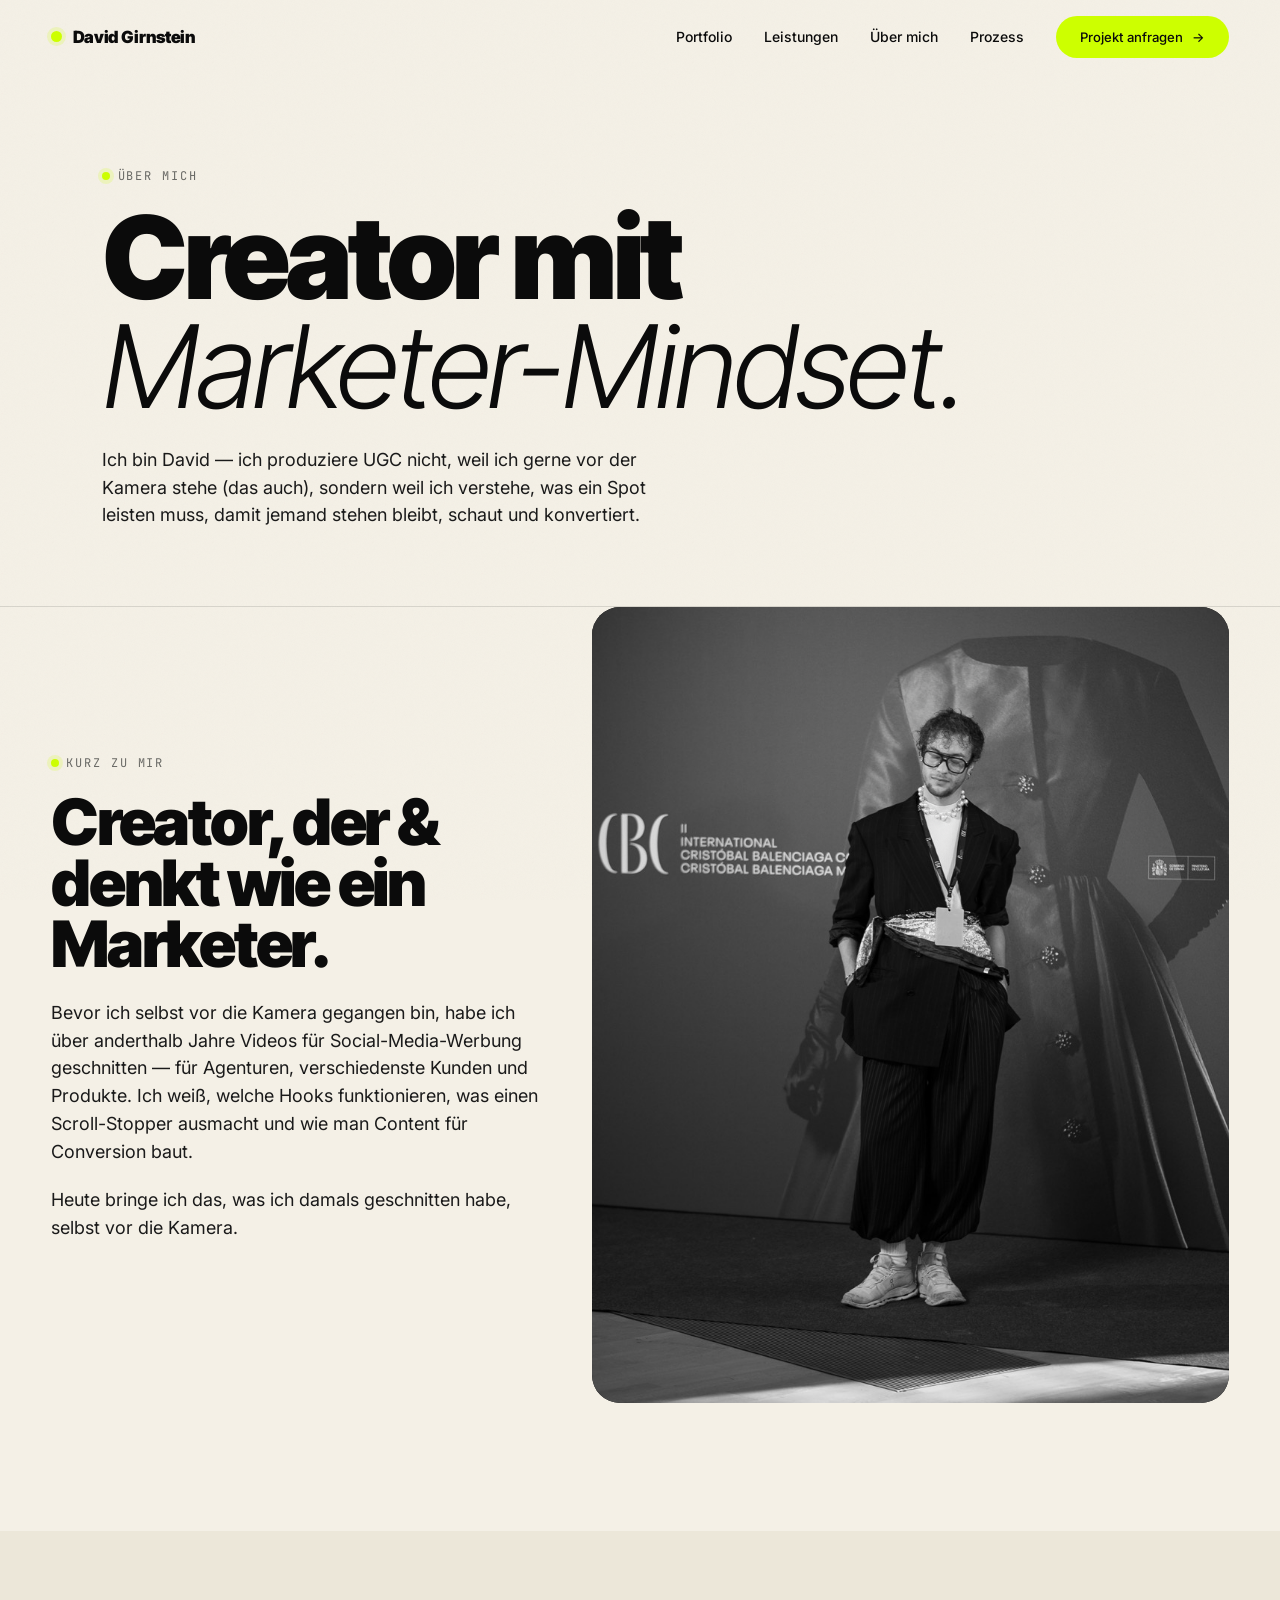
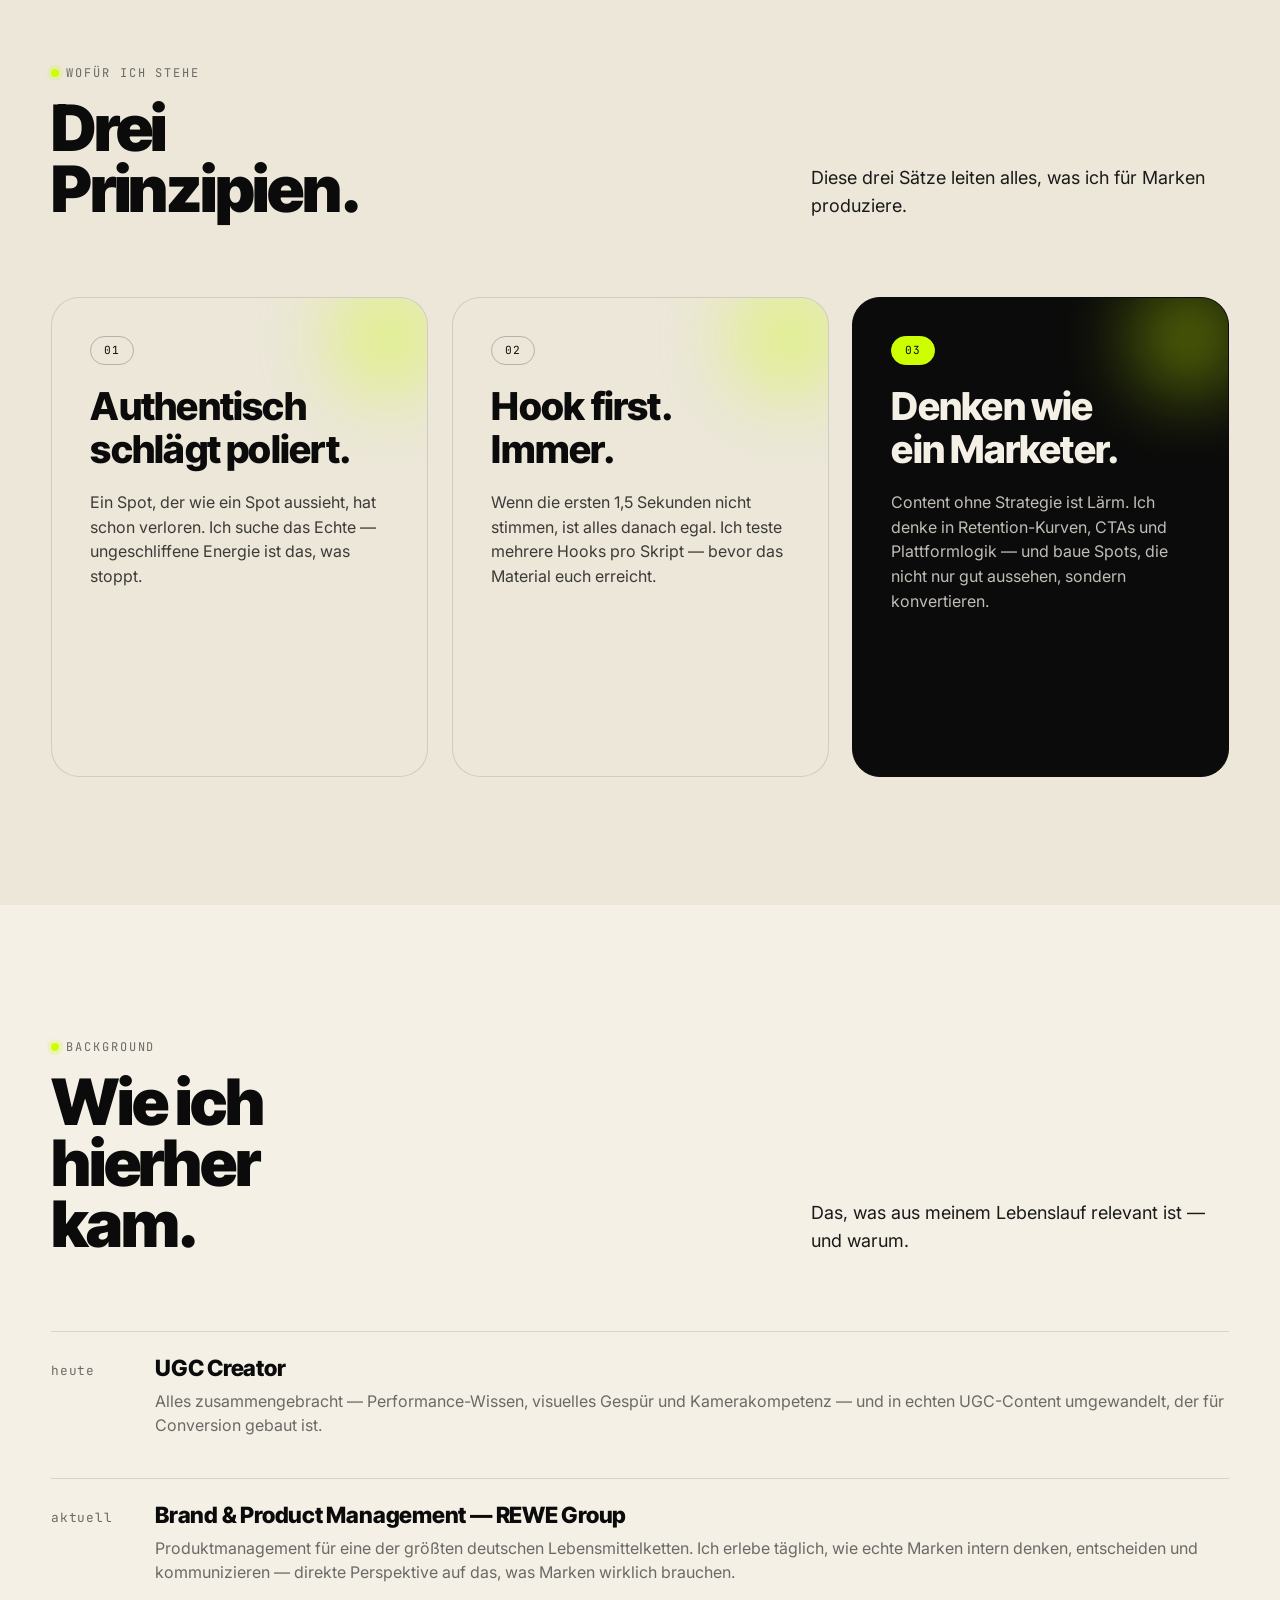
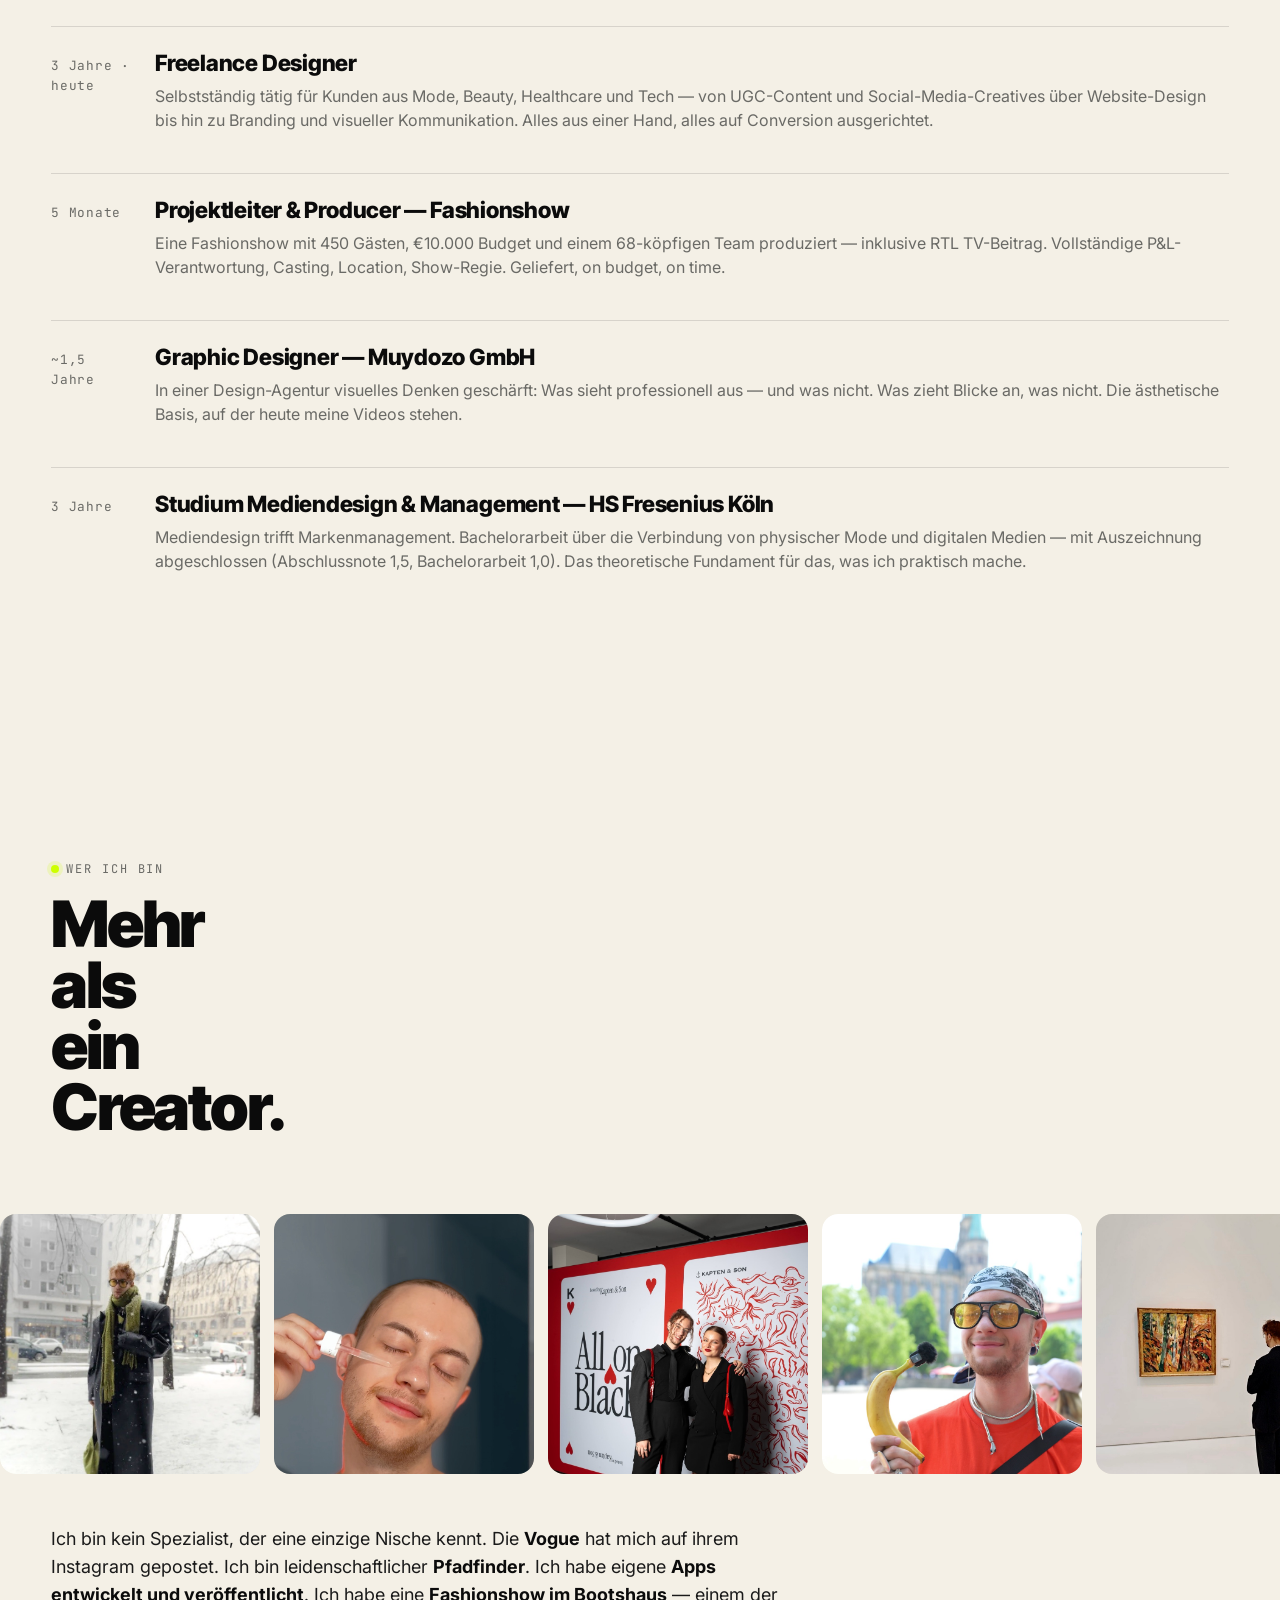
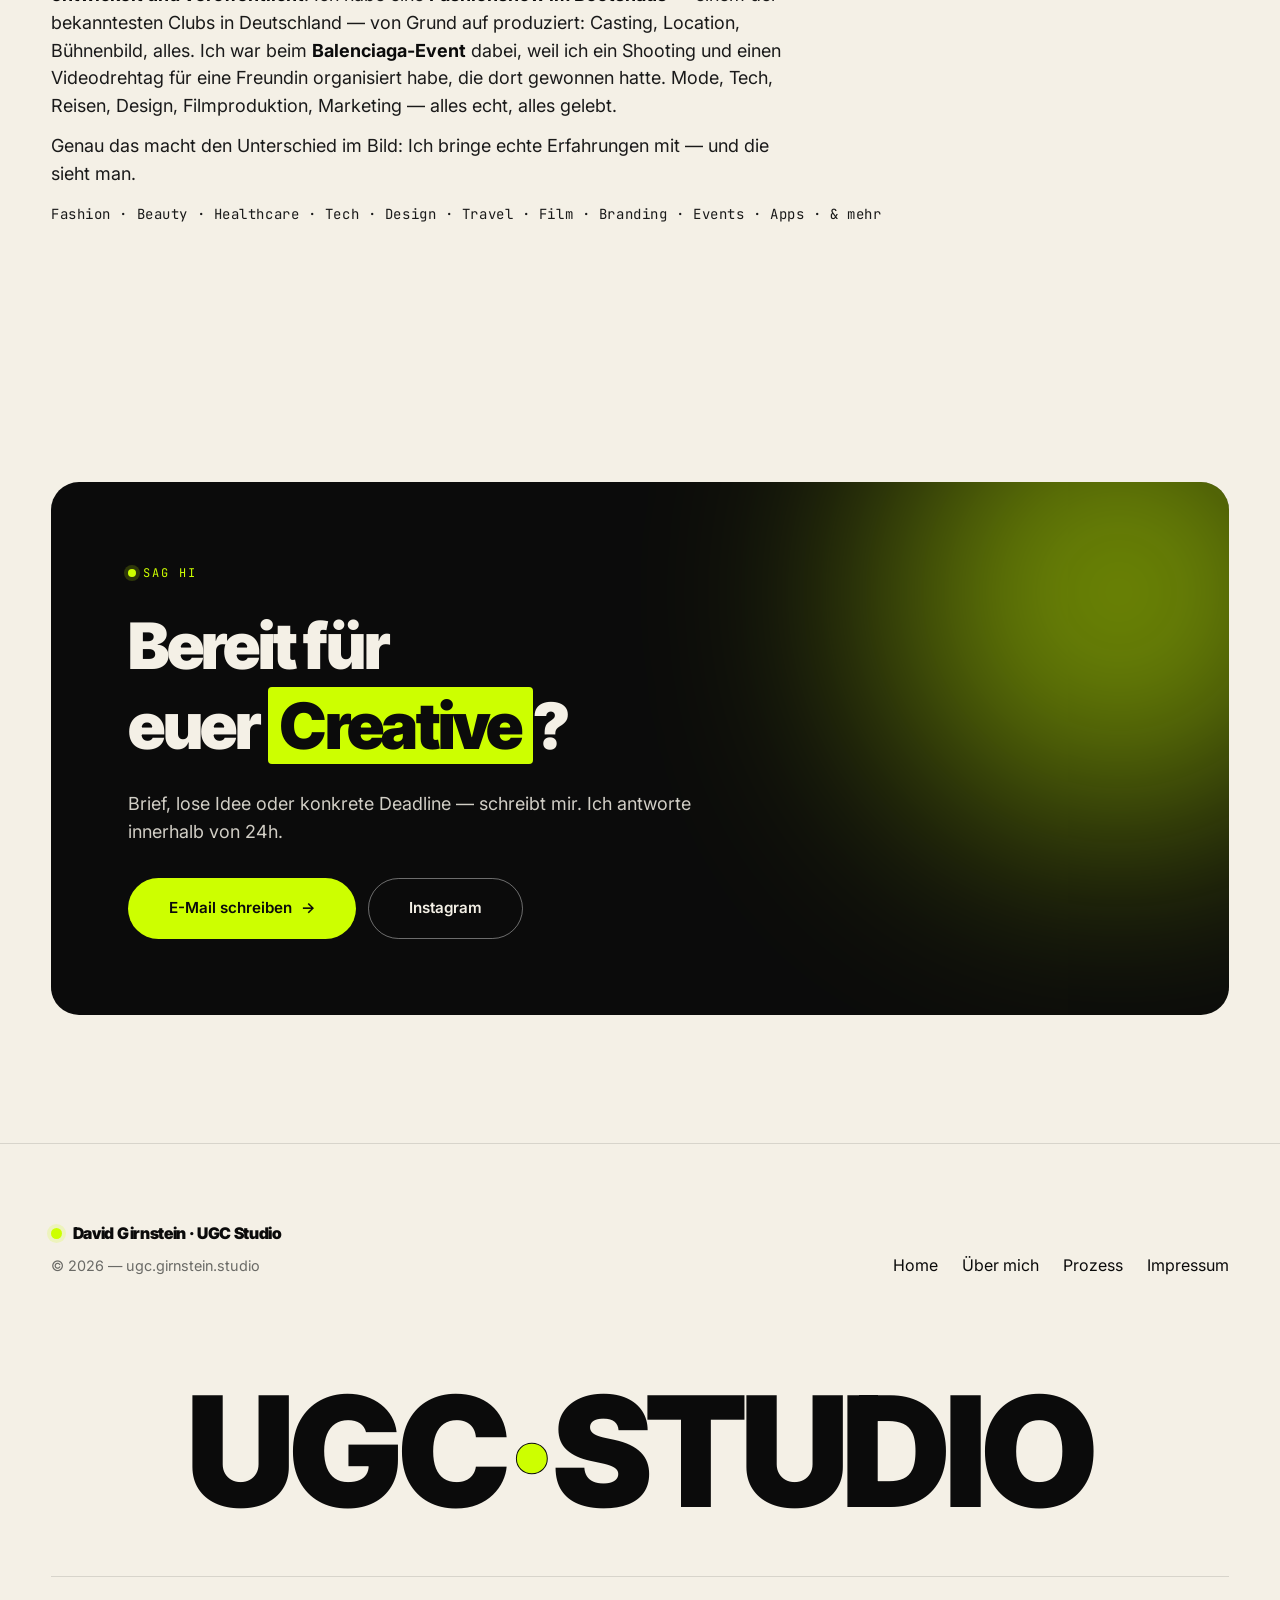
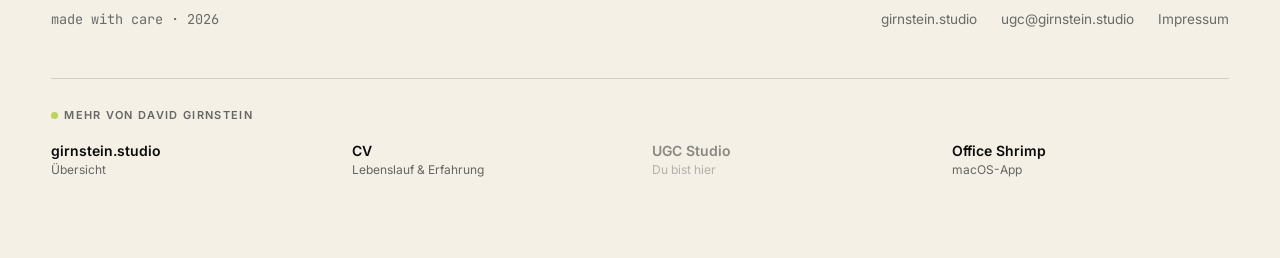
==== commit 33df4458: "Footer: gemeinsame Leiste mit Links zu allen girnstein.studio-Seiten Co-Authored-By: Claude Opus 5.5" ====
--- a/about.html
+++ b/about.html
@@ -63,6 +63,20 @@
   <link rel="stylesheet" href="https://fonts.googleapis.com/css2?family=Inter+Tight:wght@300;400;700;800;900&family=Inter:wght@400;500;600;700&family=JetBrains+Mono:wght@400;500&display=swap" />
   <link rel="icon" type="image/svg+xml" href="data:image/svg+xml,%3Csvg xmlns='http://www.w3.org/2000/svg' viewBox='0 0 64 64'%3E%3Crect width='64' height='64' rx='14' fill='%230B0B0B'/%3E%3Ccircle cx='32' cy='32' r='12' fill='%23CDFF00'/%3E%3C/svg%3E" />
   <link rel="stylesheet" href="css/style.css" />
+<!-- gs-network-style:start -->
+<style id="gs-network-style">
+  .gs-net{--gs-accent:#9DBF00;--gs-line:color-mix(in srgb,currentColor 14%,transparent);font:inherit;color:inherit;border-top:1px solid var(--gs-line);margin-top:clamp(28px,4vw,48px);padding-top:clamp(20px,3vw,28px);text-align:left}
+  .gs-net__label{display:flex;align-items:center;gap:.55em;margin:0 0 16px;font-size:11px;font-weight:600;letter-spacing:.12em;text-transform:uppercase;opacity:.6}
+  .gs-net__dot{width:7px;height:7px;border-radius:50%;background:var(--gs-accent,currentColor);flex:none}
+  .gs-net__list{list-style:none;margin:0;padding:0;display:grid;grid-template-columns:repeat(4,minmax(0,1fr));gap:12px 24px}
+  .gs-net__item a,.gs-net__item span.gs-net__cur{display:block;color:inherit;text-decoration:none;padding:2px 0}
+  .gs-net__name{display:block;font-size:14px;font-weight:600;line-height:1.3}
+  .gs-net__desc{display:block;font-size:12px;line-height:1.4;opacity:.6;margin-top:2px}
+  .gs-net__item a:hover .gs-net__name,.gs-net__item a:focus-visible .gs-net__name{text-decoration:underline;text-decoration-color:var(--gs-accent,currentColor);text-decoration-thickness:2px;text-underline-offset:3px}
+  .gs-net__cur{opacity:.45}
+  @media (max-width:640px){.gs-net__list{grid-template-columns:repeat(2,minmax(0,1fr))}}
+</style>
+<!-- gs-network-style:end -->
 </head>
 
 <body>
@@ -335,7 +349,18 @@
           <a href="impressum.html">Impressum</a>
         </div>
       </div>
-    </div>
+    <!-- gs-network:start -->
+  <div class="gs-net" role="navigation" aria-label="Mehr von David Girnstein">
+    <p class="gs-net__label"><span class="gs-net__dot" aria-hidden="true"></span>Mehr von David Girnstein</p>
+    <ul class="gs-net__list">
+      <li class="gs-net__item"><a href="https://girnstein.studio/"><span class="gs-net__name">girnstein.studio</span><span class="gs-net__desc">Übersicht</span></a></li>
+      <li class="gs-net__item"><a href="https://cv.girnstein.studio/"><span class="gs-net__name">CV</span><span class="gs-net__desc">Lebenslauf &amp; Erfahrung</span></a></li>
+      <li class="gs-net__item"><span class="gs-net__cur" aria-current="page"><span class="gs-net__name">UGC Studio</span><span class="gs-net__desc">Du bist hier</span></span></li>
+      <li class="gs-net__item"><a href="https://office-shrimp.girnstein.studio/"><span class="gs-net__name">Office Shrimp</span><span class="gs-net__desc">macOS-App</span></a></li>
+    </ul>
+  </div>
+<!-- gs-network:end -->
+</div>
   </footer>
 
   <script src="js/main.js" defer></script>
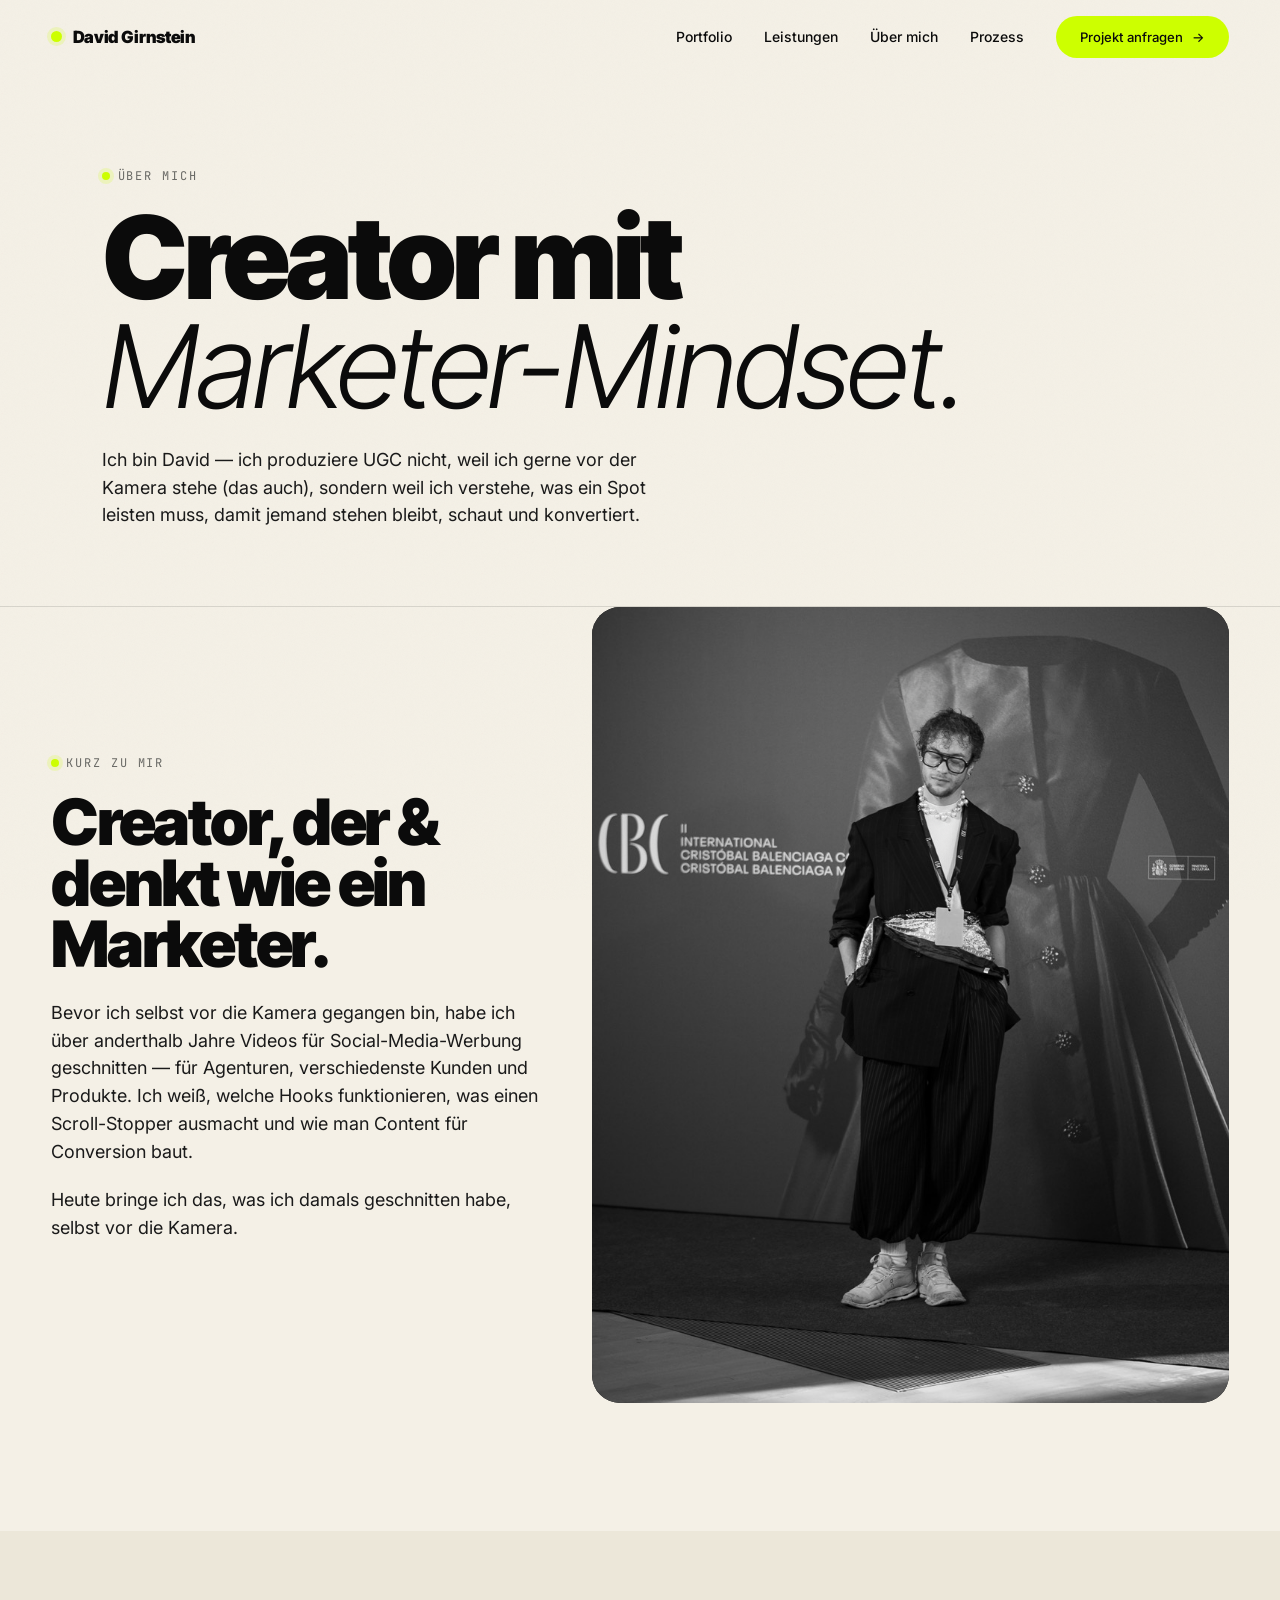
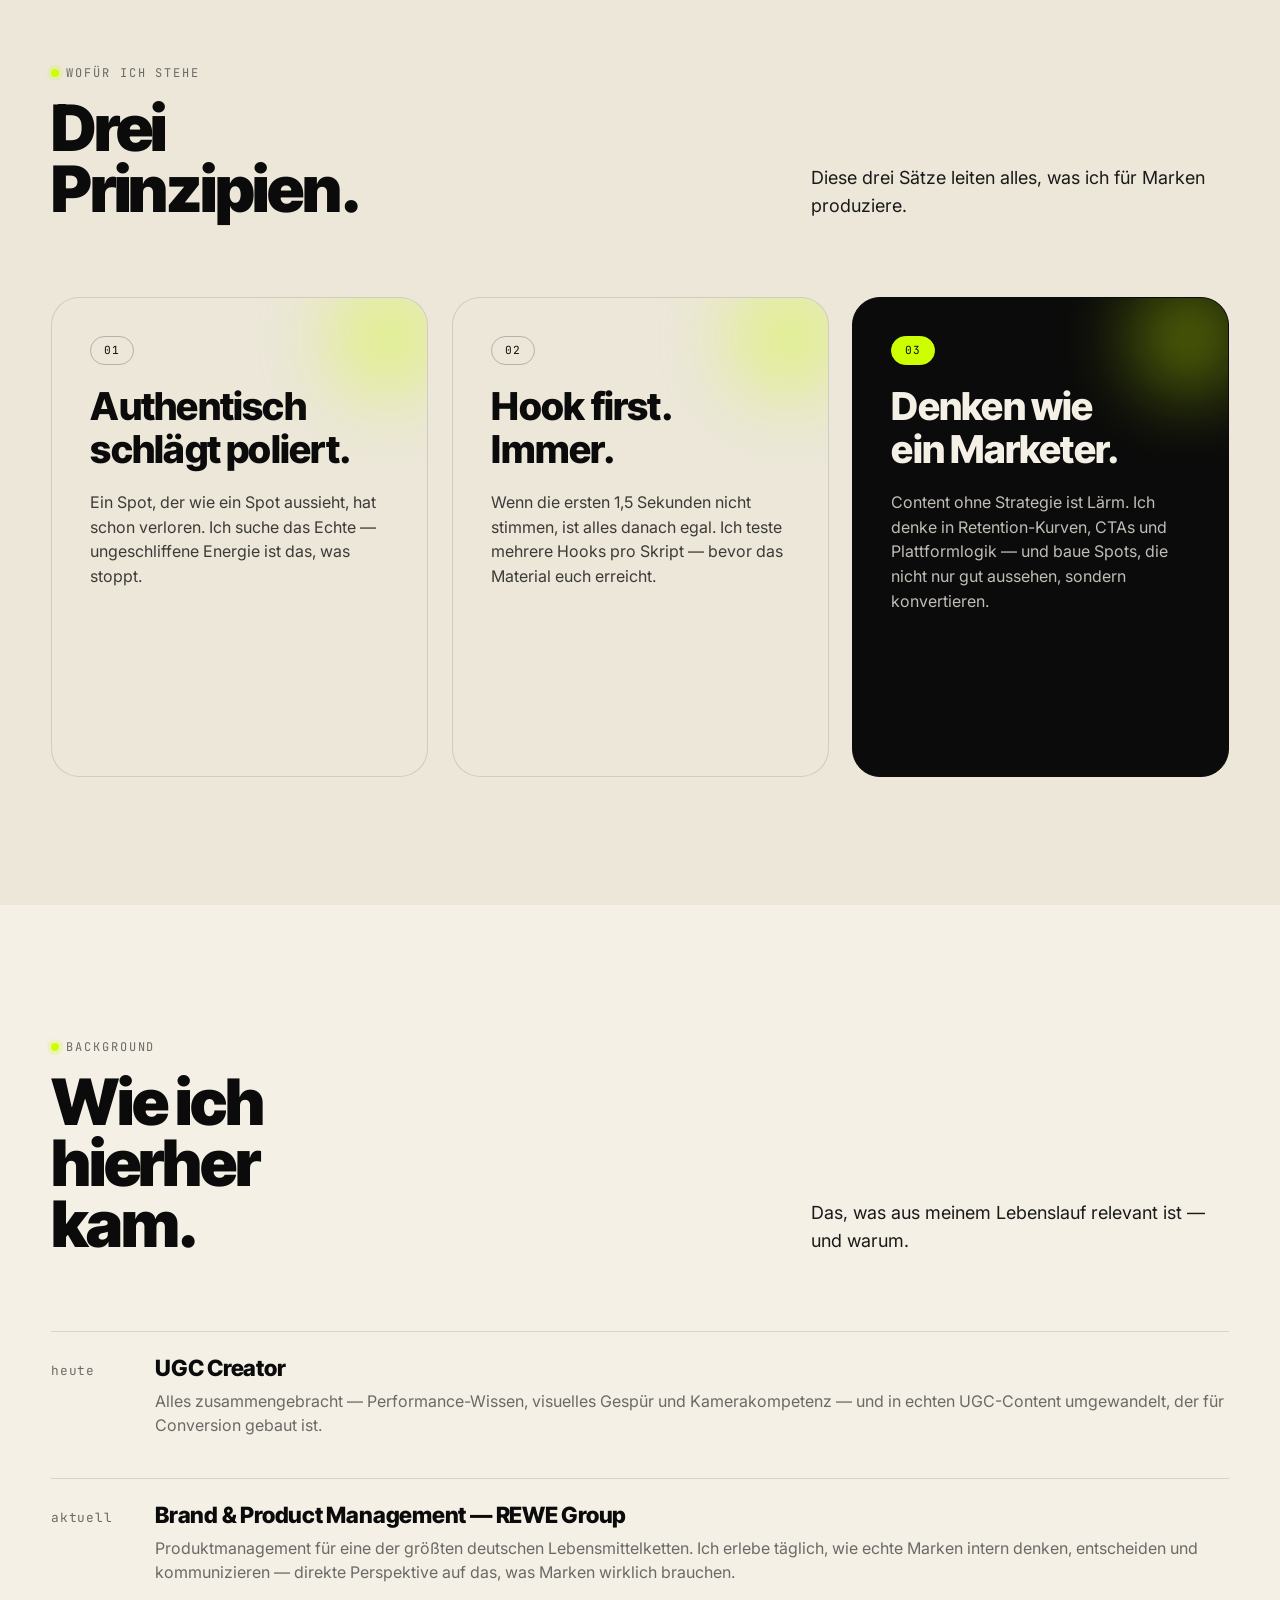
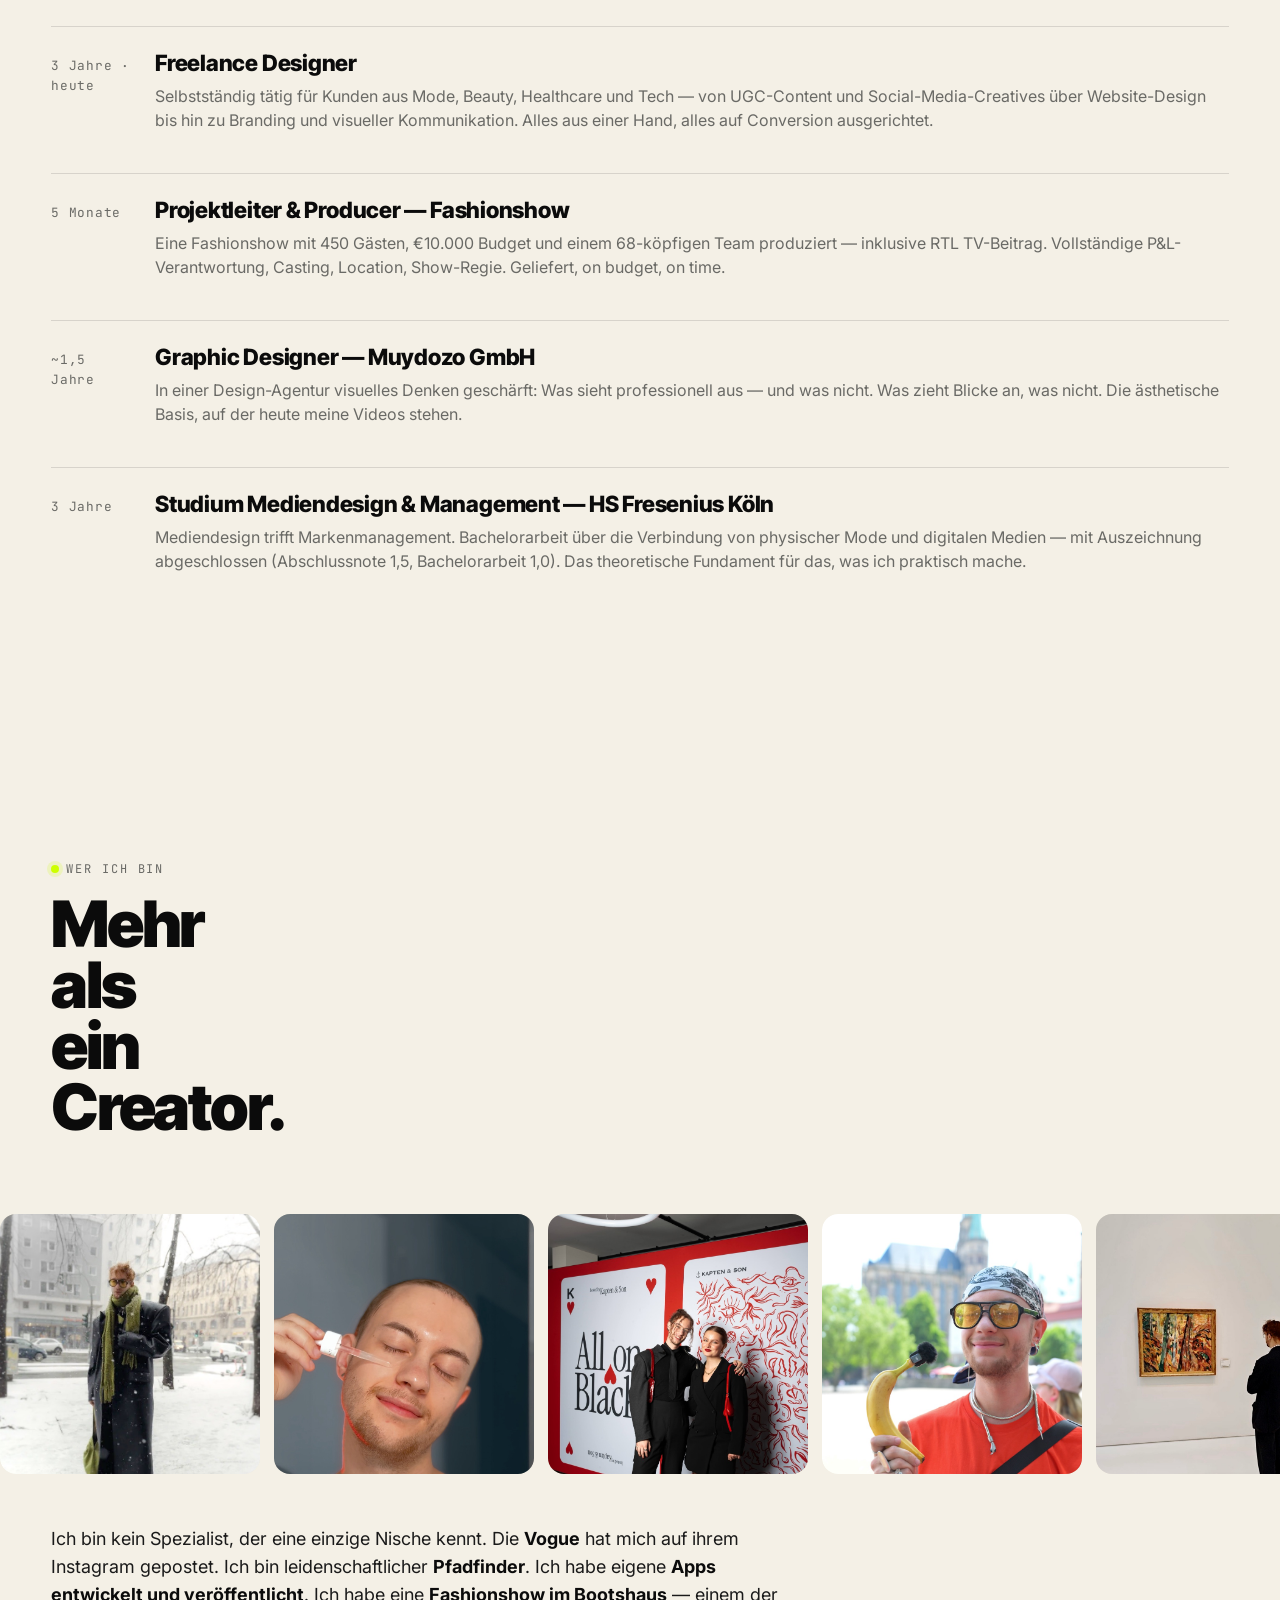
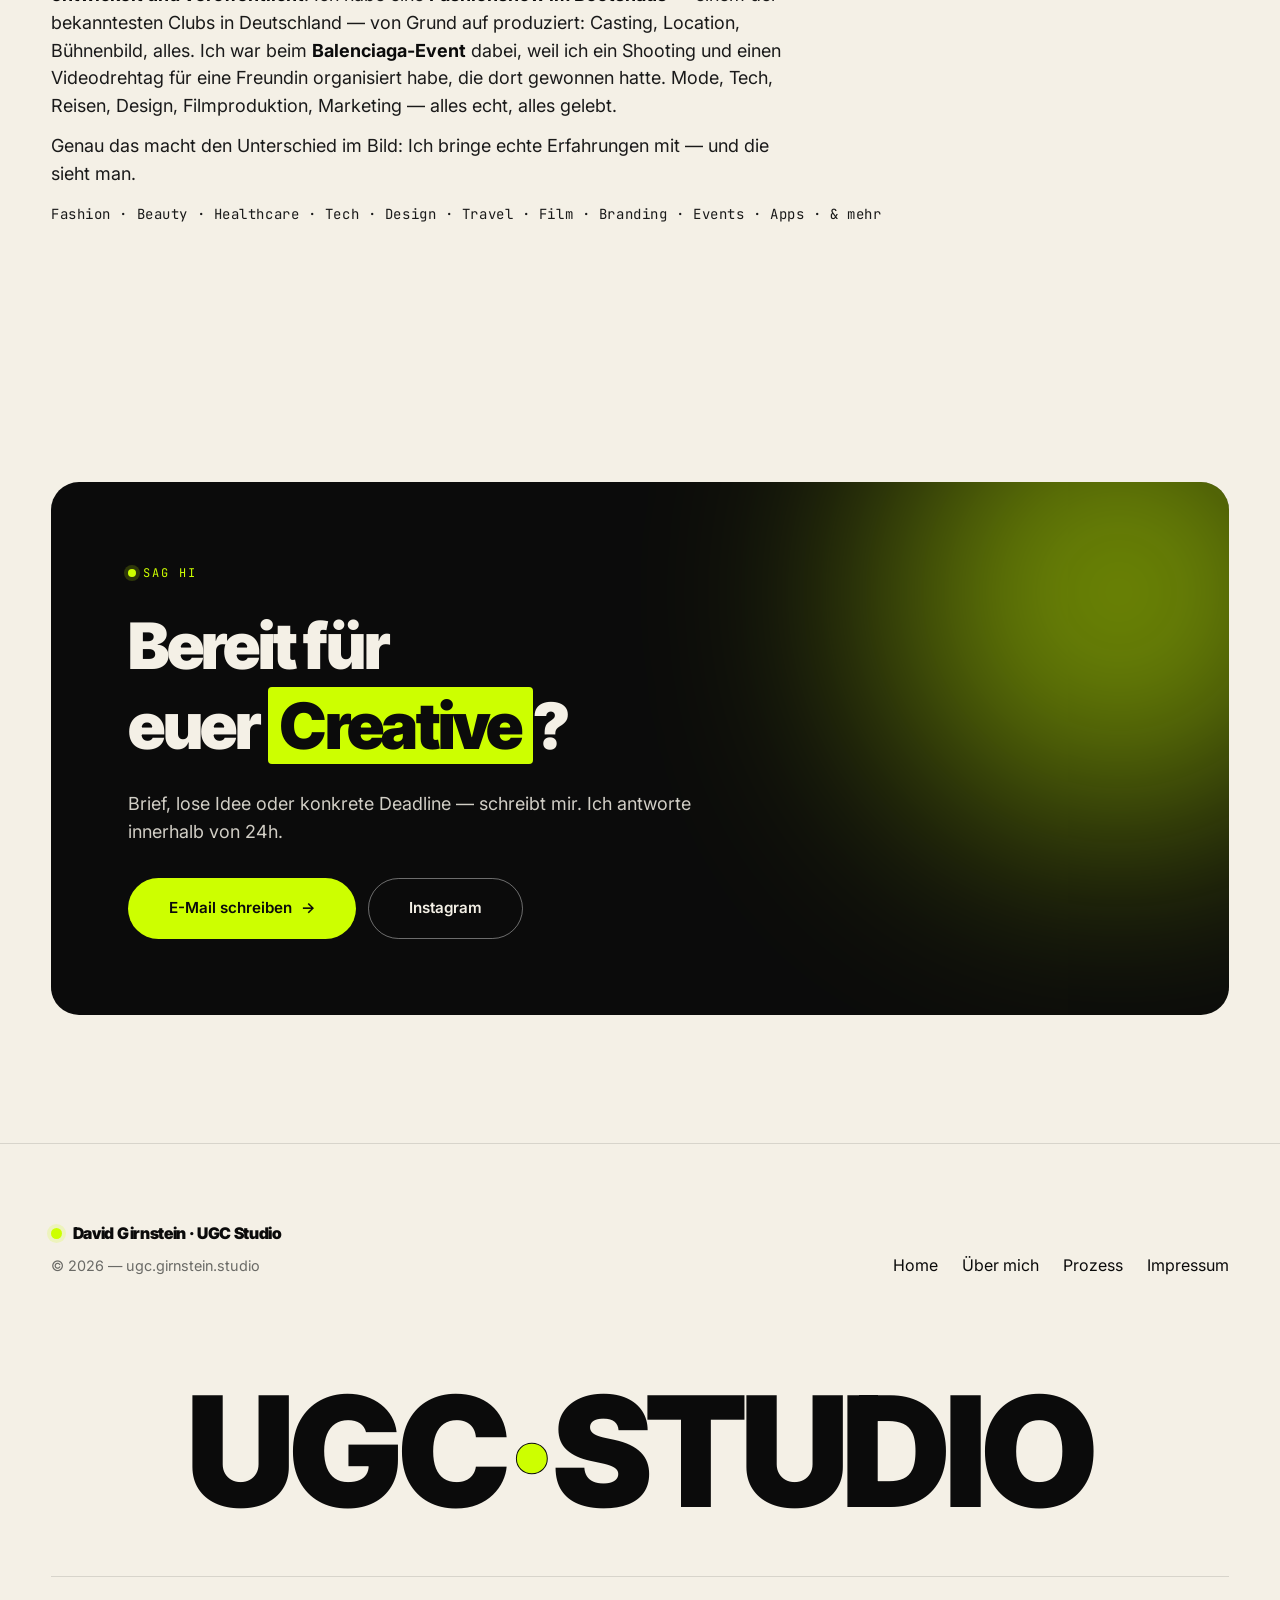
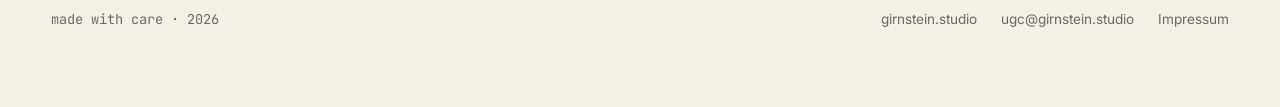
==== commit e69bace8: "JSON-LD: Person-@id auf https://girnstein.studio/#person umstellen girnstein.studio ist jetzt die ze" ====
--- a/about.html
+++ b/about.html
@@ -28,9 +28,9 @@
     "url": "https://ugc.girnstein.studio/about.html",
     "mainEntity": {
       "@type": "Person",
-      "@id": "https://cv.girnstein.studio/#person",
+      "@id": "https://girnstein.studio/#person",
       "name": "David Girnstein",
-      "url": "https://cv.girnstein.studio/",
+      "url": "https://girnstein.studio/",
       "image": "https://cv.girnstein.studio/assets/profile.jpg",
       "address": {
         "@type": "PostalAddress",
@@ -48,7 +48,7 @@
       "sameAs": [
         "https://www.linkedin.com/in/davidgirnstein/",
         "https://www.instagram.com/david_girnstein/",
-        "https://girnstein.studio/",
+        "https://cv.girnstein.studio/",
         "https://ugc.girnstein.studio/",
         "https://office-shrimp.girnstein.studio/"
       ]
@@ -63,20 +63,6 @@
   <link rel="stylesheet" href="https://fonts.googleapis.com/css2?family=Inter+Tight:wght@300;400;700;800;900&family=Inter:wght@400;500;600;700&family=JetBrains+Mono:wght@400;500&display=swap" />
   <link rel="icon" type="image/svg+xml" href="data:image/svg+xml,%3Csvg xmlns='http://www.w3.org/2000/svg' viewBox='0 0 64 64'%3E%3Crect width='64' height='64' rx='14' fill='%230B0B0B'/%3E%3Ccircle cx='32' cy='32' r='12' fill='%23CDFF00'/%3E%3C/svg%3E" />
   <link rel="stylesheet" href="css/style.css" />
-<!-- gs-network-style:start -->
-<style id="gs-network-style">
-  .gs-net{--gs-accent:#9DBF00;--gs-line:color-mix(in srgb,currentColor 14%,transparent);font:inherit;color:inherit;border-top:1px solid var(--gs-line);margin-top:clamp(28px,4vw,48px);padding-top:clamp(20px,3vw,28px);text-align:left}
-  .gs-net__label{display:flex;align-items:center;gap:.55em;margin:0 0 16px;font-size:11px;font-weight:600;letter-spacing:.12em;text-transform:uppercase;opacity:.6}
-  .gs-net__dot{width:7px;height:7px;border-radius:50%;background:var(--gs-accent,currentColor);flex:none}
-  .gs-net__list{list-style:none;margin:0;padding:0;display:grid;grid-template-columns:repeat(4,minmax(0,1fr));gap:12px 24px}
-  .gs-net__item a,.gs-net__item span.gs-net__cur{display:block;color:inherit;text-decoration:none;padding:2px 0}
-  .gs-net__name{display:block;font-size:14px;font-weight:600;line-height:1.3}
-  .gs-net__desc{display:block;font-size:12px;line-height:1.4;opacity:.6;margin-top:2px}
-  .gs-net__item a:hover .gs-net__name,.gs-net__item a:focus-visible .gs-net__name{text-decoration:underline;text-decoration-color:var(--gs-accent,currentColor);text-decoration-thickness:2px;text-underline-offset:3px}
-  .gs-net__cur{opacity:.45}
-  @media (max-width:640px){.gs-net__list{grid-template-columns:repeat(2,minmax(0,1fr))}}
-</style>
-<!-- gs-network-style:end -->
 </head>
 
 <body>
@@ -349,18 +335,7 @@
           <a href="impressum.html">Impressum</a>
         </div>
       </div>
-    <!-- gs-network:start -->
-  <div class="gs-net" role="navigation" aria-label="Mehr von David Girnstein">
-    <p class="gs-net__label"><span class="gs-net__dot" aria-hidden="true"></span>Mehr von David Girnstein</p>
-    <ul class="gs-net__list">
-      <li class="gs-net__item"><a href="https://girnstein.studio/"><span class="gs-net__name">girnstein.studio</span><span class="gs-net__desc">Übersicht</span></a></li>
-      <li class="gs-net__item"><a href="https://cv.girnstein.studio/"><span class="gs-net__name">CV</span><span class="gs-net__desc">Lebenslauf &amp; Erfahrung</span></a></li>
-      <li class="gs-net__item"><span class="gs-net__cur" aria-current="page"><span class="gs-net__name">UGC Studio</span><span class="gs-net__desc">Du bist hier</span></span></li>
-      <li class="gs-net__item"><a href="https://office-shrimp.girnstein.studio/"><span class="gs-net__name">Office Shrimp</span><span class="gs-net__desc">macOS-App</span></a></li>
-    </ul>
-  </div>
-<!-- gs-network:end -->
-</div>
+    </div>
   </footer>
 
   <script src="js/main.js" defer></script>
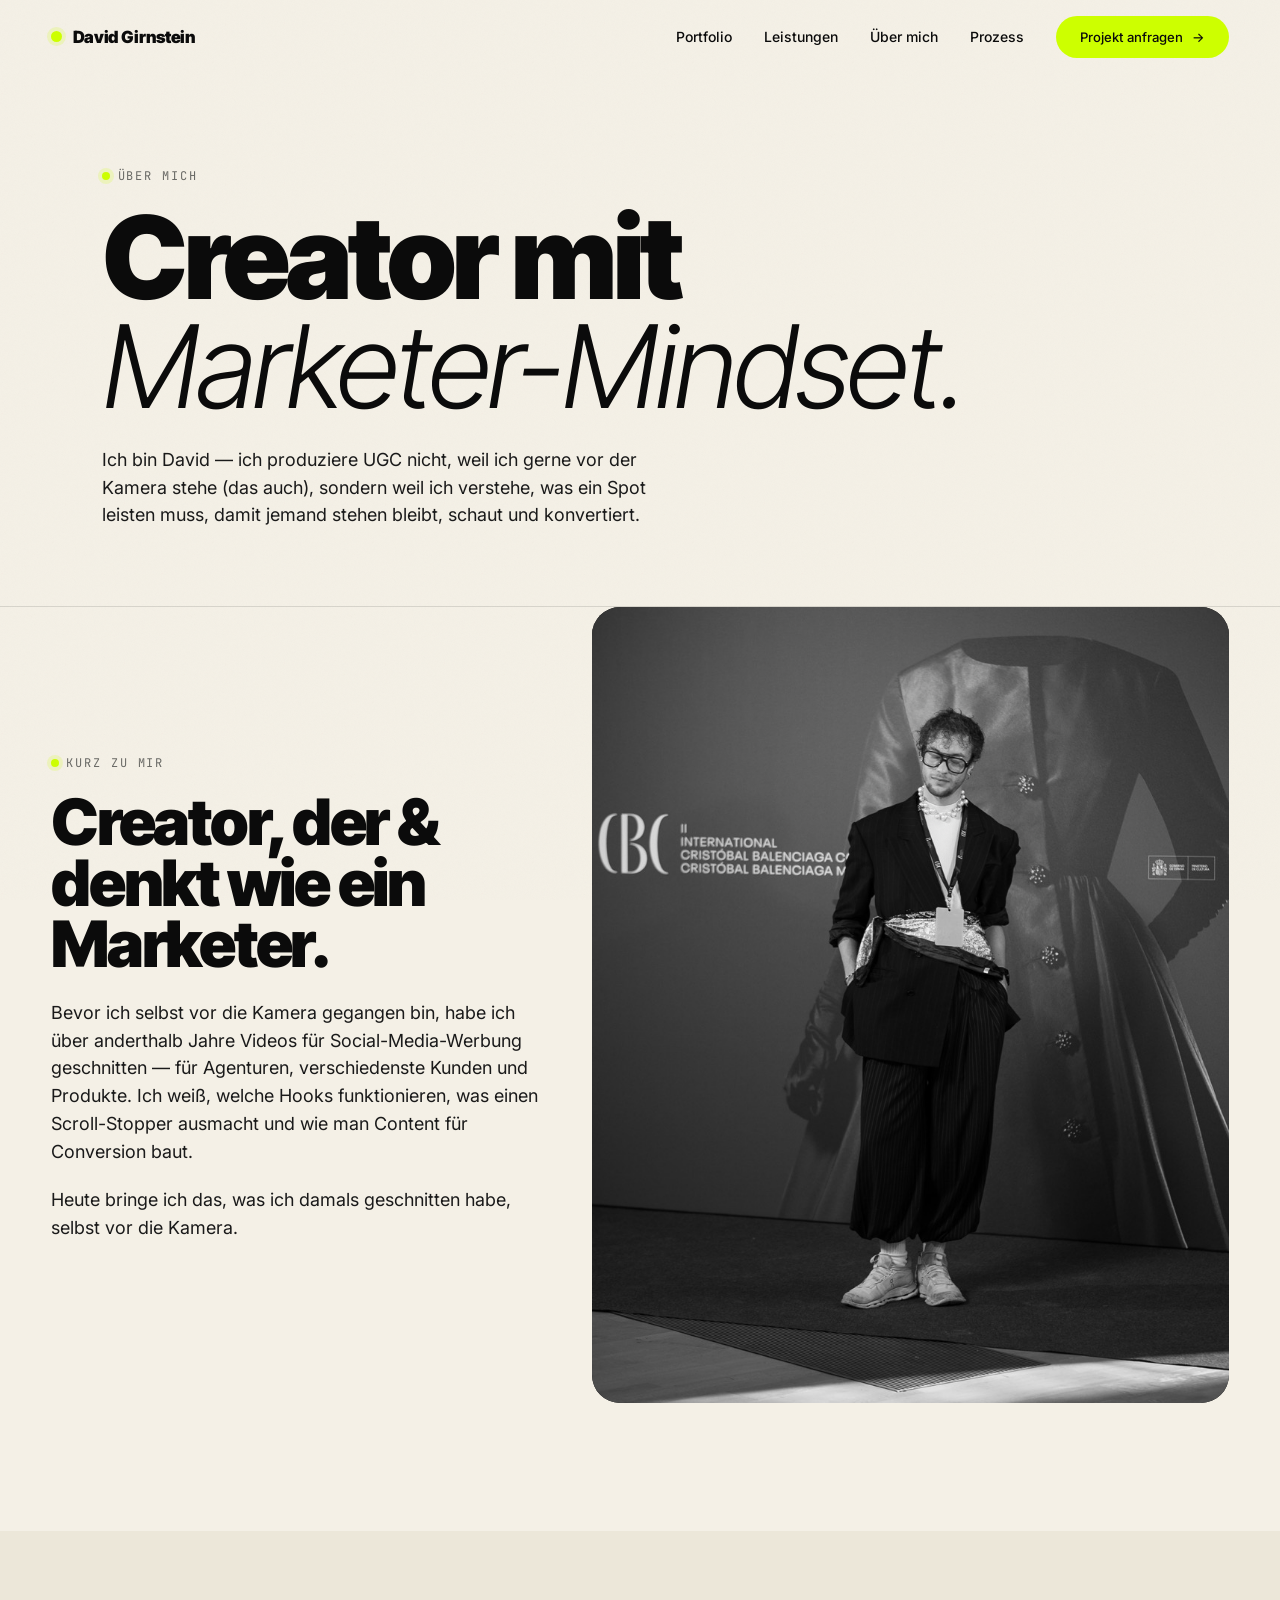
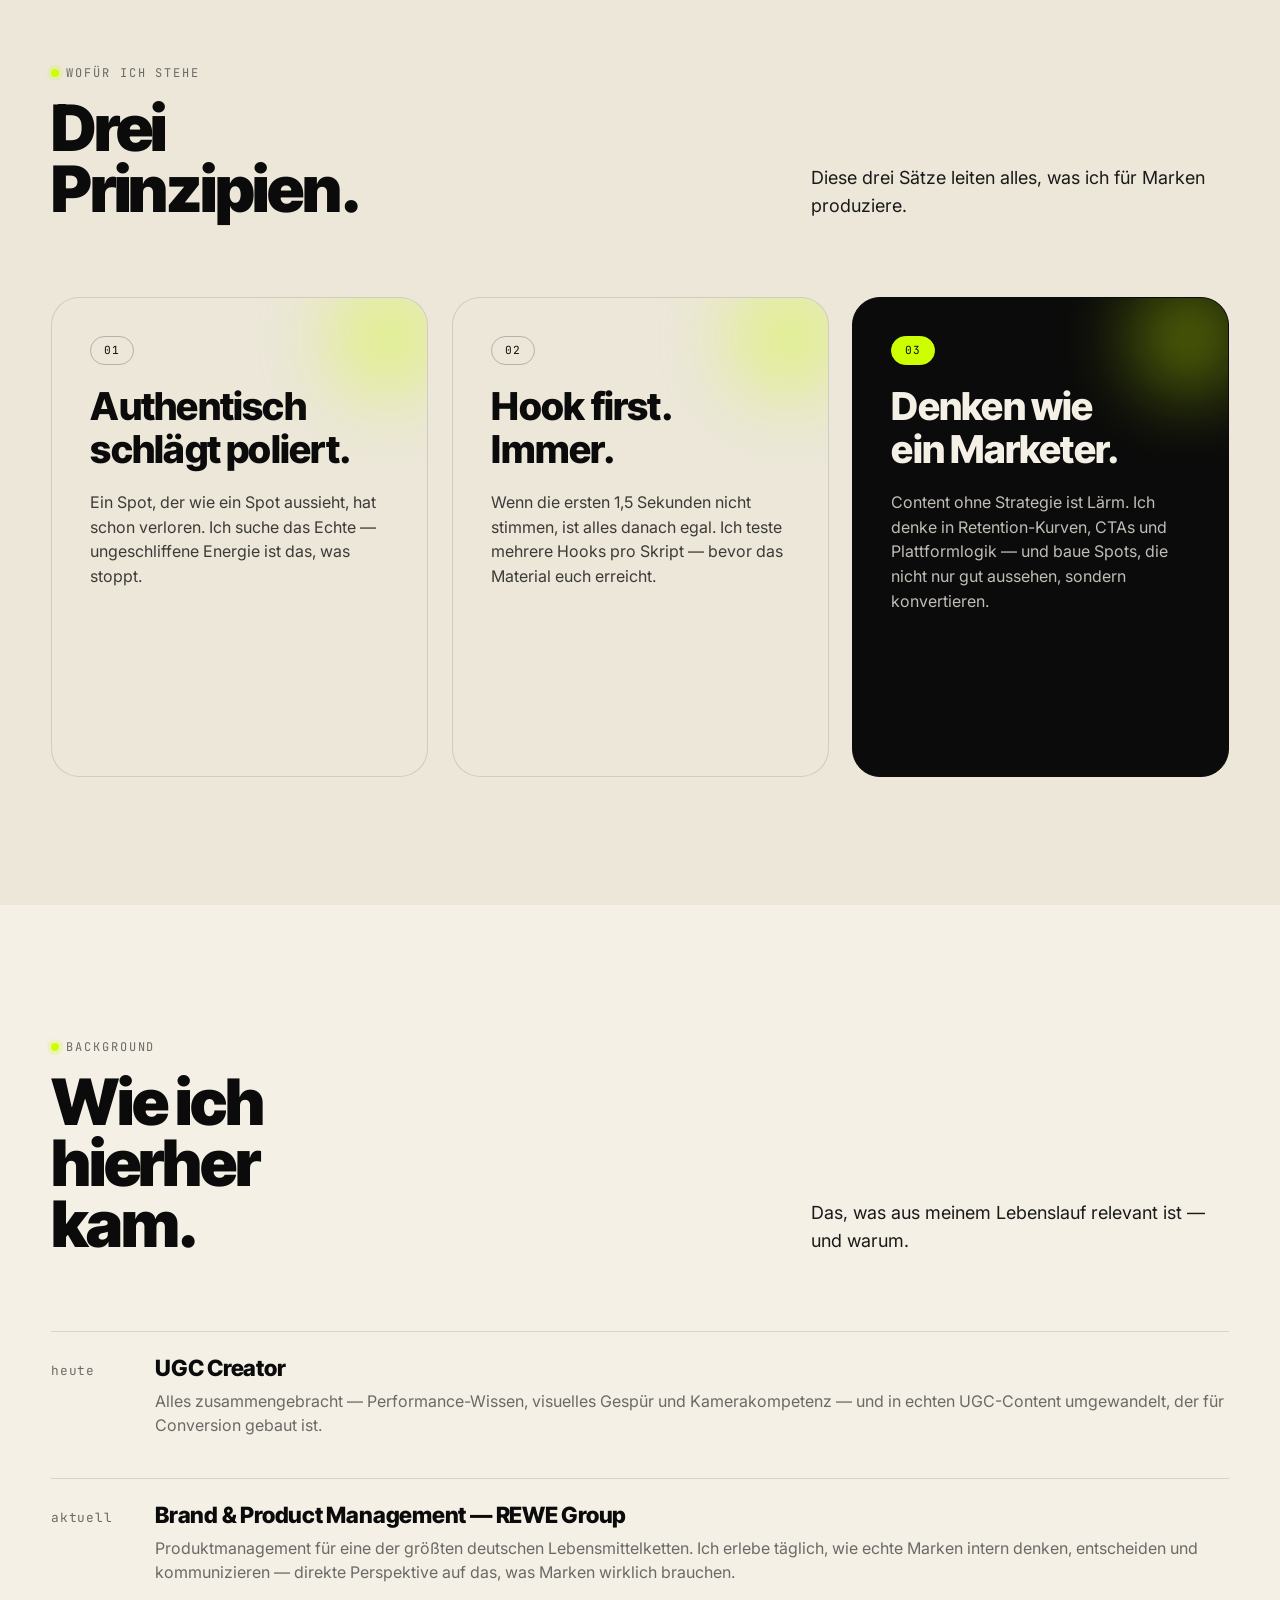
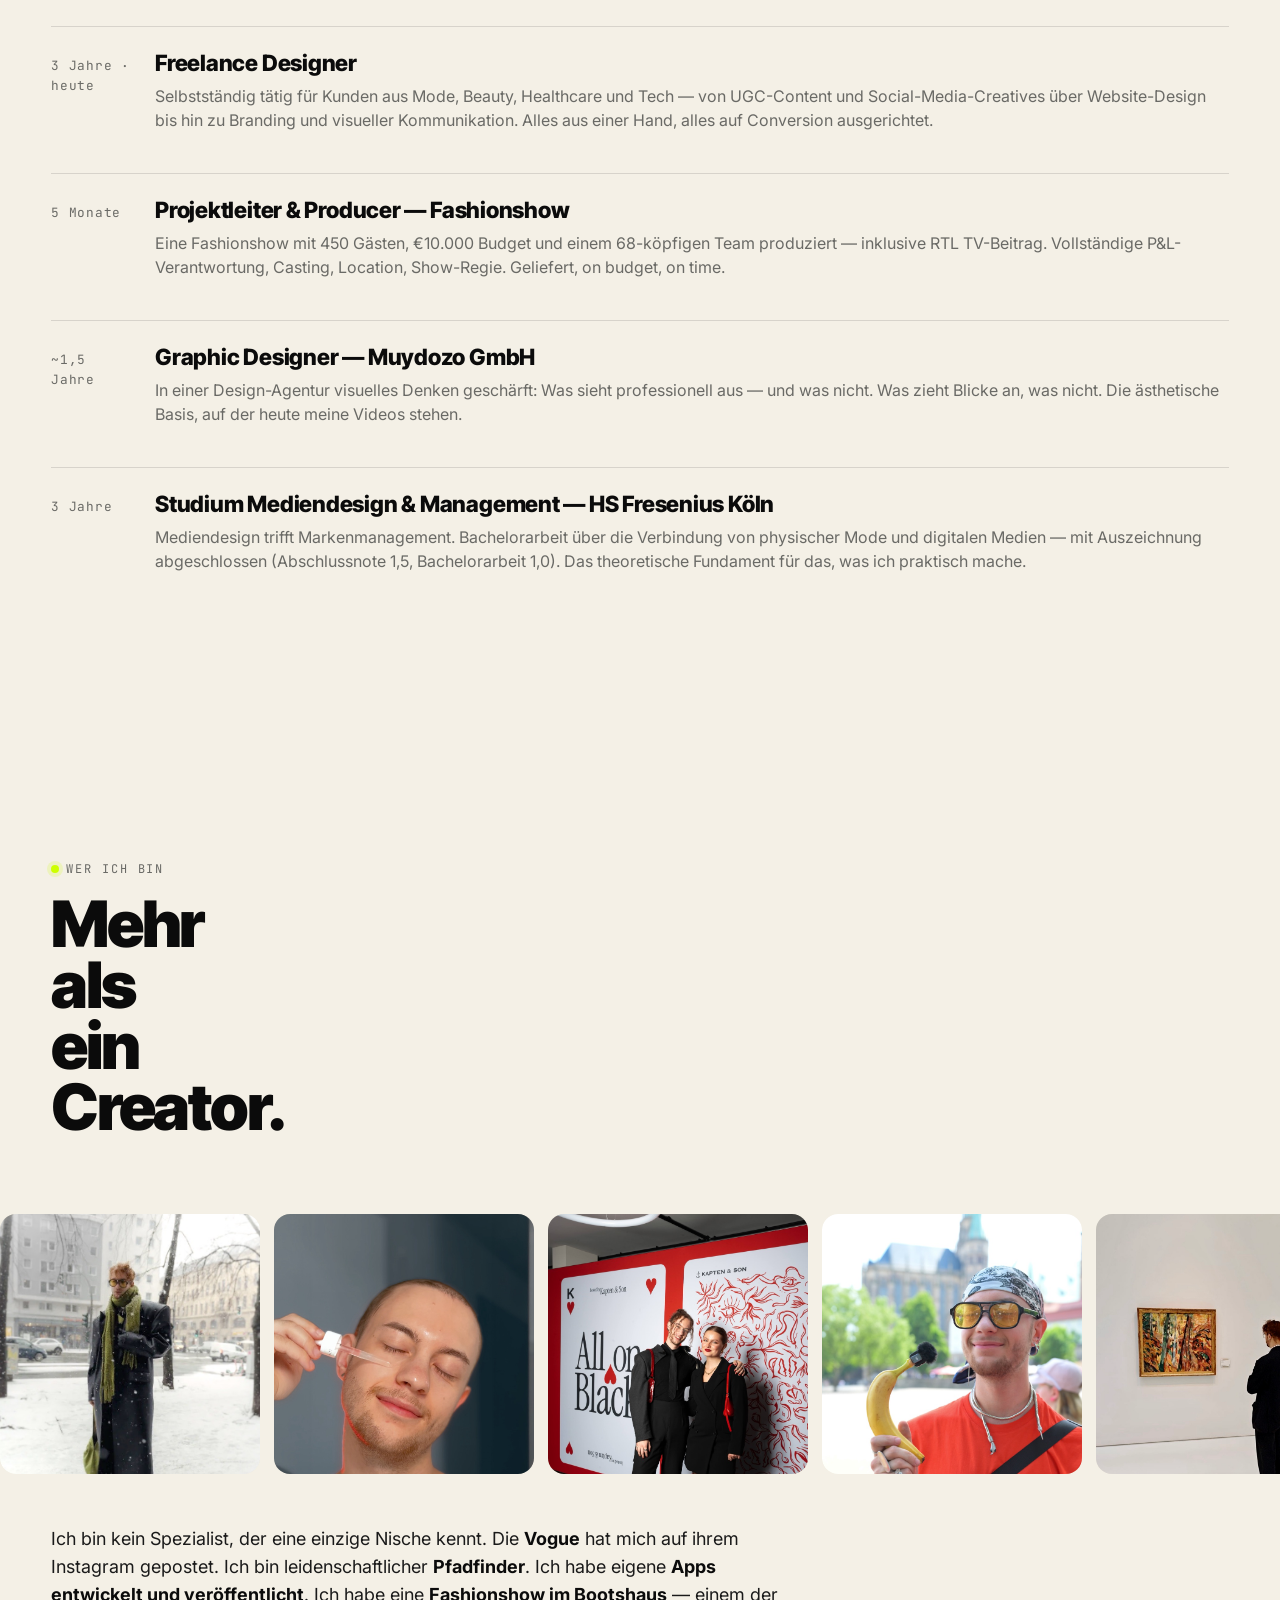
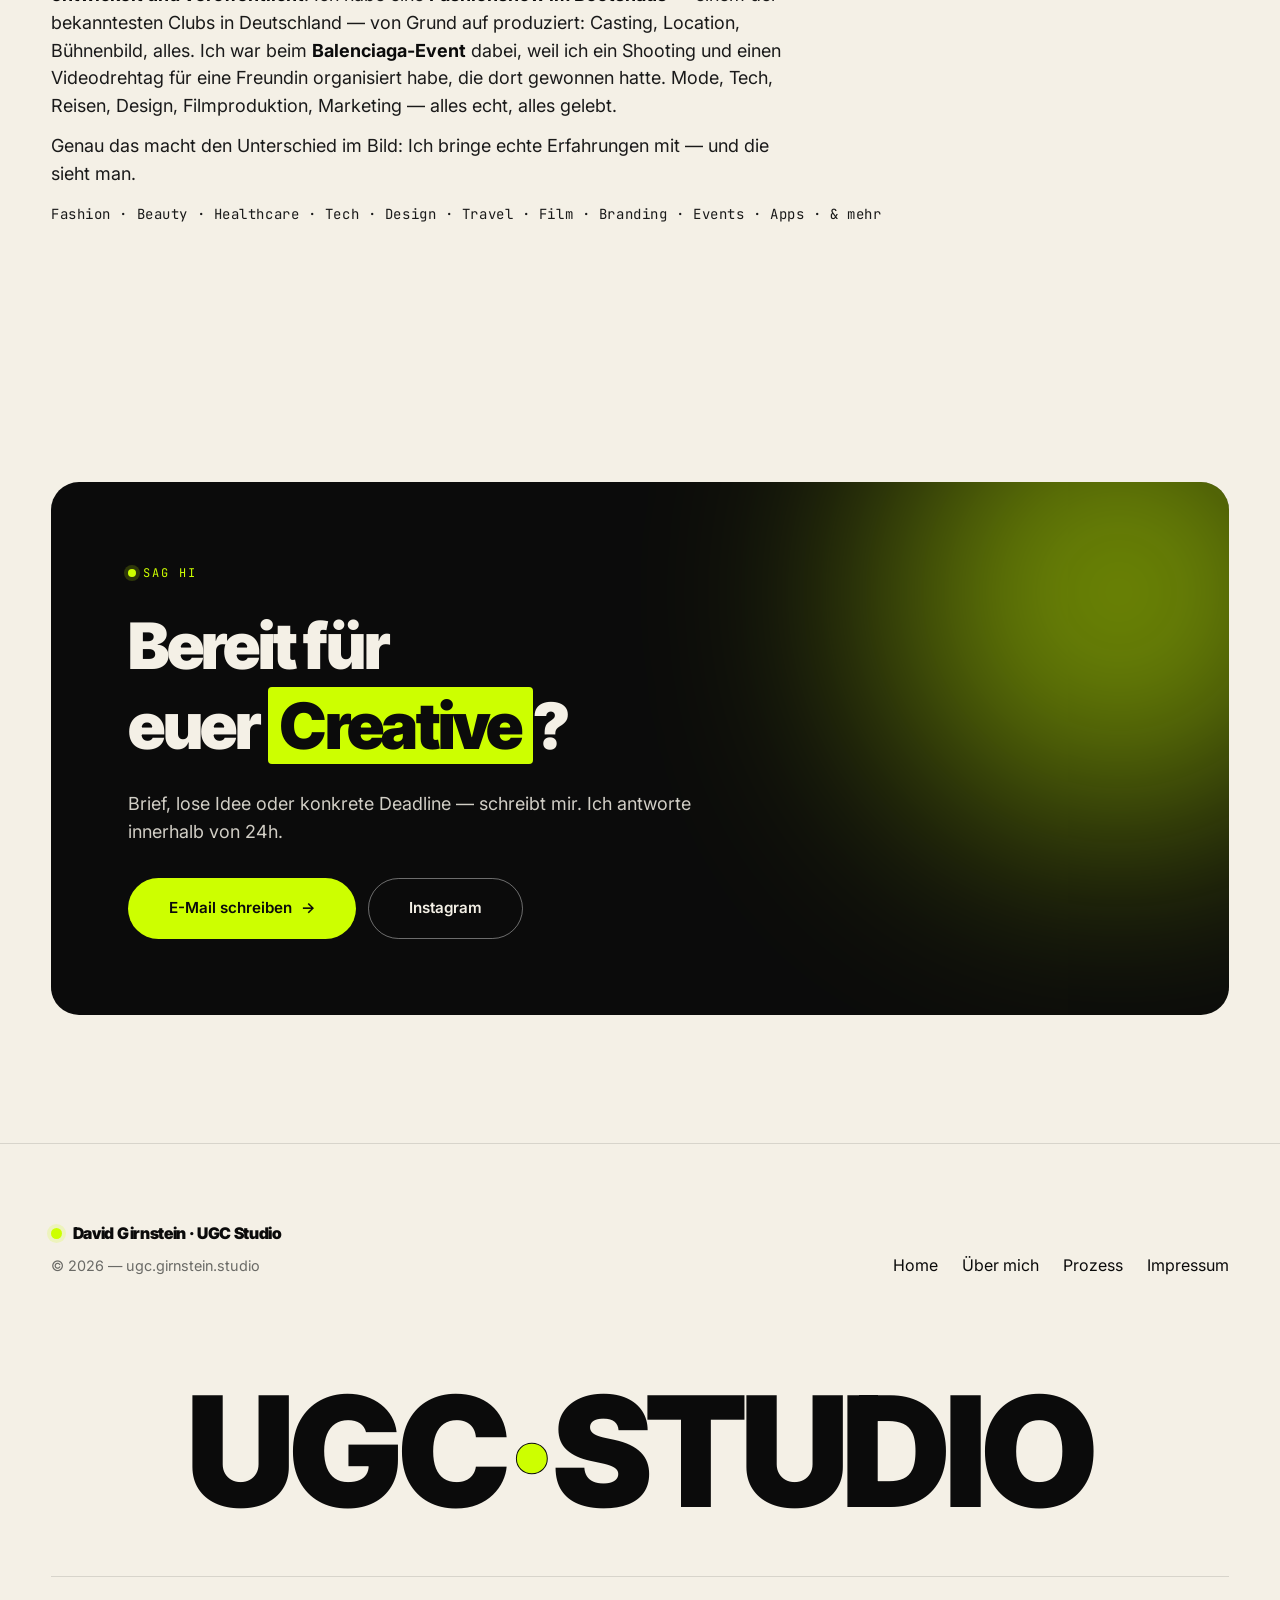
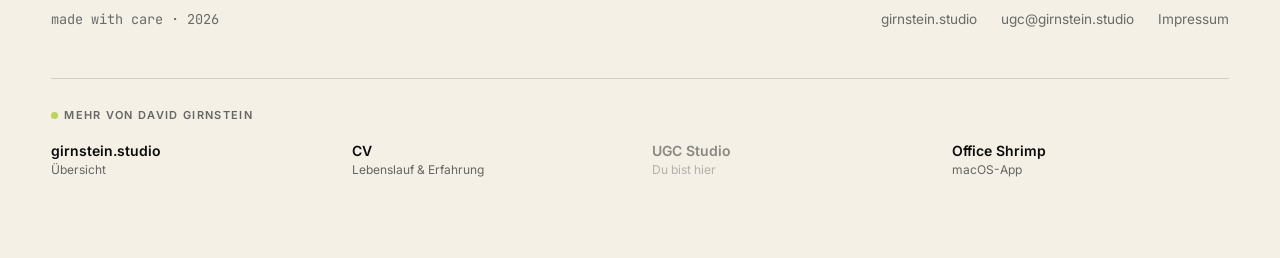
==== commit 8224a9f8: "Merge pull request #2 from Girni123/cross-links Footer: Links zwischen allen girnstein.studio-Seiten" ====
--- a/about.html
+++ b/about.html
@@ -28,9 +28,9 @@
     "url": "https://ugc.girnstein.studio/about.html",
     "mainEntity": {
       "@type": "Person",
-      "@id": "https://girnstein.studio/#person",
+      "@id": "https://cv.girnstein.studio/#person",
       "name": "David Girnstein",
-      "url": "https://girnstein.studio/",
+      "url": "https://cv.girnstein.studio/",
       "image": "https://cv.girnstein.studio/assets/profile.jpg",
       "address": {
         "@type": "PostalAddress",
@@ -48,7 +48,7 @@
       "sameAs": [
         "https://www.linkedin.com/in/davidgirnstein/",
         "https://www.instagram.com/david_girnstein/",
-        "https://cv.girnstein.studio/",
+        "https://girnstein.studio/",
         "https://ugc.girnstein.studio/",
         "https://office-shrimp.girnstein.studio/"
       ]
@@ -63,6 +63,20 @@
   <link rel="stylesheet" href="https://fonts.googleapis.com/css2?family=Inter+Tight:wght@300;400;700;800;900&family=Inter:wght@400;500;600;700&family=JetBrains+Mono:wght@400;500&display=swap" />
   <link rel="icon" type="image/svg+xml" href="data:image/svg+xml,%3Csvg xmlns='http://www.w3.org/2000/svg' viewBox='0 0 64 64'%3E%3Crect width='64' height='64' rx='14' fill='%230B0B0B'/%3E%3Ccircle cx='32' cy='32' r='12' fill='%23CDFF00'/%3E%3C/svg%3E" />
   <link rel="stylesheet" href="css/style.css" />
+<!-- gs-network-style:start -->
+<style id="gs-network-style">
+  .gs-net{--gs-accent:#9DBF00;--gs-line:color-mix(in srgb,currentColor 14%,transparent);font:inherit;color:inherit;border-top:1px solid var(--gs-line);margin-top:clamp(28px,4vw,48px);padding-top:clamp(20px,3vw,28px);text-align:left}
+  .gs-net__label{display:flex;align-items:center;gap:.55em;margin:0 0 16px;font-size:11px;font-weight:600;letter-spacing:.12em;text-transform:uppercase;opacity:.6}
+  .gs-net__dot{width:7px;height:7px;border-radius:50%;background:var(--gs-accent,currentColor);flex:none}
+  .gs-net__list{list-style:none;margin:0;padding:0;display:grid;grid-template-columns:repeat(4,minmax(0,1fr));gap:12px 24px}
+  .gs-net__item a,.gs-net__item span.gs-net__cur{display:block;color:inherit;text-decoration:none;padding:2px 0}
+  .gs-net__name{display:block;font-size:14px;font-weight:600;line-height:1.3}
+  .gs-net__desc{display:block;font-size:12px;line-height:1.4;opacity:.6;margin-top:2px}
+  .gs-net__item a:hover .gs-net__name,.gs-net__item a:focus-visible .gs-net__name{text-decoration:underline;text-decoration-color:var(--gs-accent,currentColor);text-decoration-thickness:2px;text-underline-offset:3px}
+  .gs-net__cur{opacity:.45}
+  @media (max-width:640px){.gs-net__list{grid-template-columns:repeat(2,minmax(0,1fr))}}
+</style>
+<!-- gs-network-style:end -->
 </head>
 
 <body>
@@ -335,7 +349,18 @@
           <a href="impressum.html">Impressum</a>
         </div>
       </div>
-    </div>
+    <!-- gs-network:start -->
+  <div class="gs-net" role="navigation" aria-label="Mehr von David Girnstein">
+    <p class="gs-net__label"><span class="gs-net__dot" aria-hidden="true"></span>Mehr von David Girnstein</p>
+    <ul class="gs-net__list">
+      <li class="gs-net__item"><a href="https://girnstein.studio/"><span class="gs-net__name">girnstein.studio</span><span class="gs-net__desc">Übersicht</span></a></li>
+      <li class="gs-net__item"><a href="https://cv.girnstein.studio/"><span class="gs-net__name">CV</span><span class="gs-net__desc">Lebenslauf &amp; Erfahrung</span></a></li>
+      <li class="gs-net__item"><span class="gs-net__cur" aria-current="page"><span class="gs-net__name">UGC Studio</span><span class="gs-net__desc">Du bist hier</span></span></li>
+      <li class="gs-net__item"><a href="https://office-shrimp.girnstein.studio/"><span class="gs-net__name">Office Shrimp</span><span class="gs-net__desc">macOS-App</span></a></li>
+    </ul>
+  </div>
+<!-- gs-network:end -->
+</div>
   </footer>
 
   <script src="js/main.js" defer></script>
